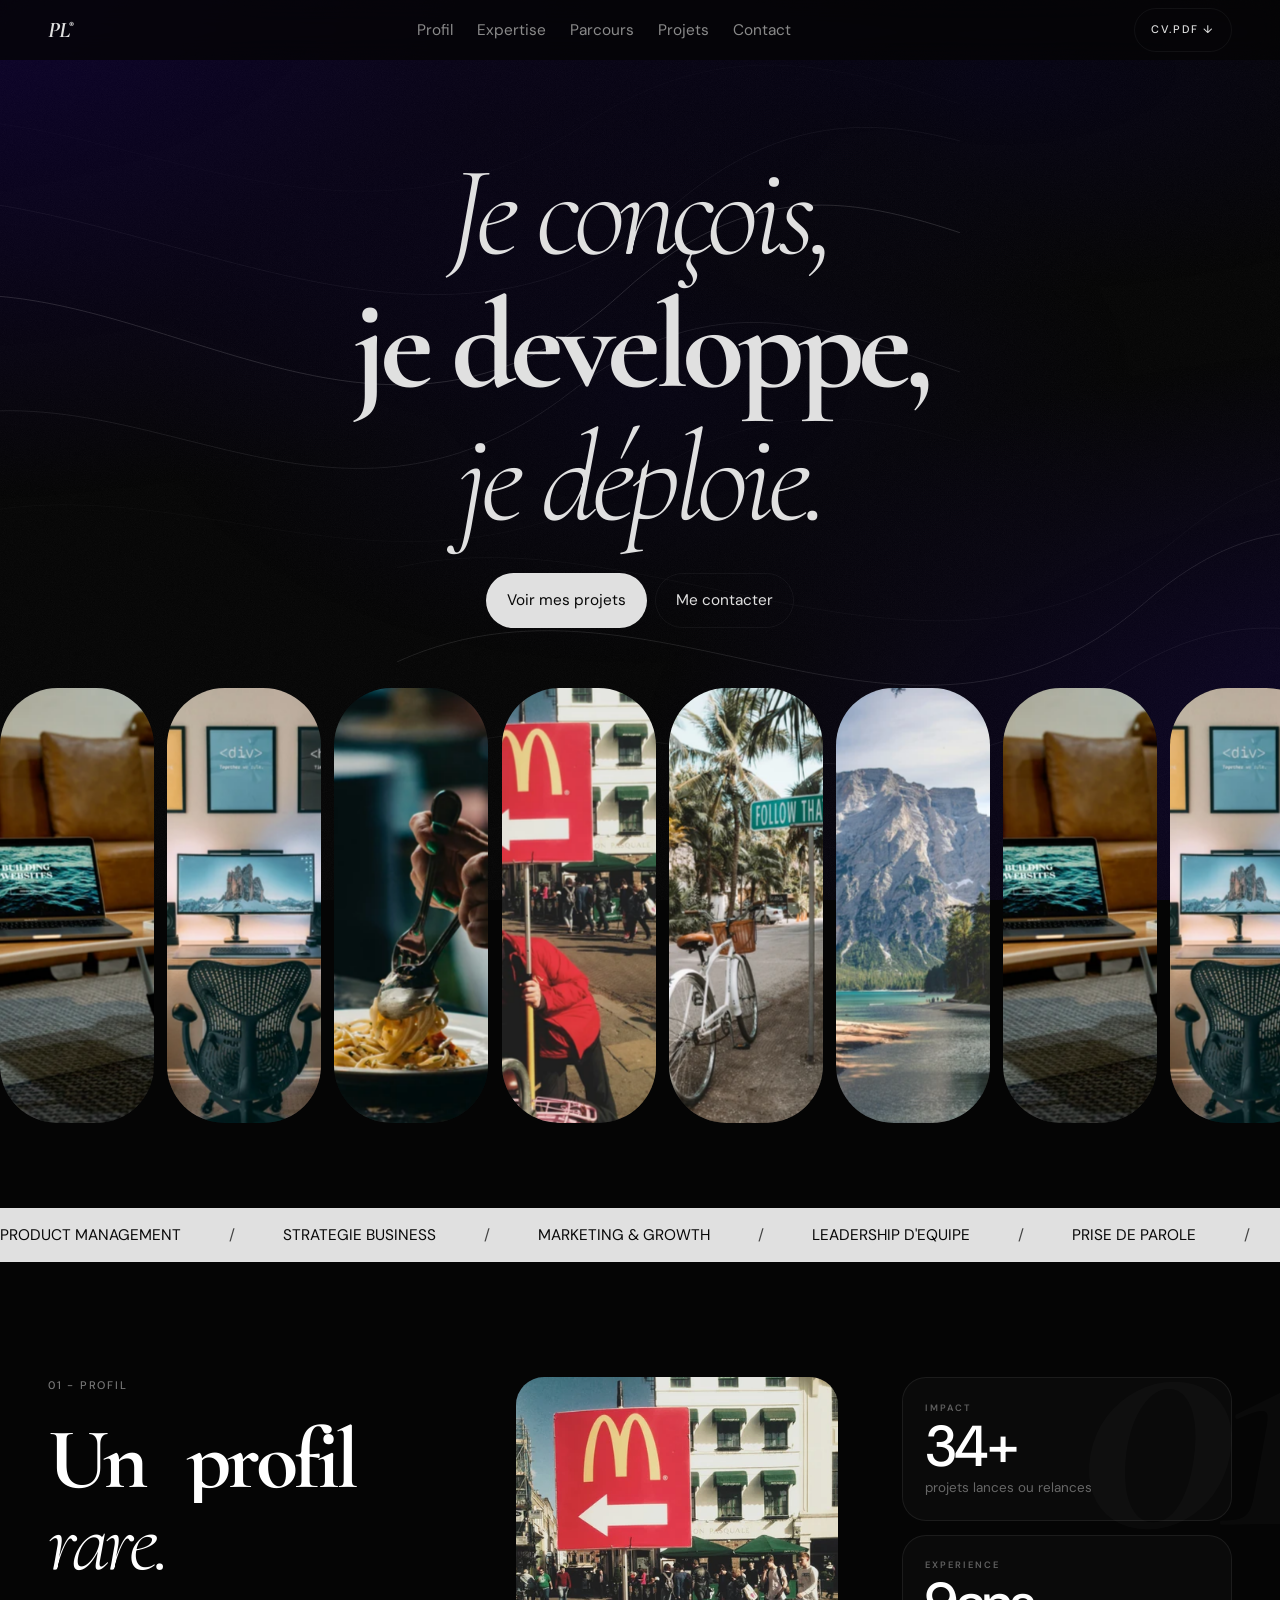
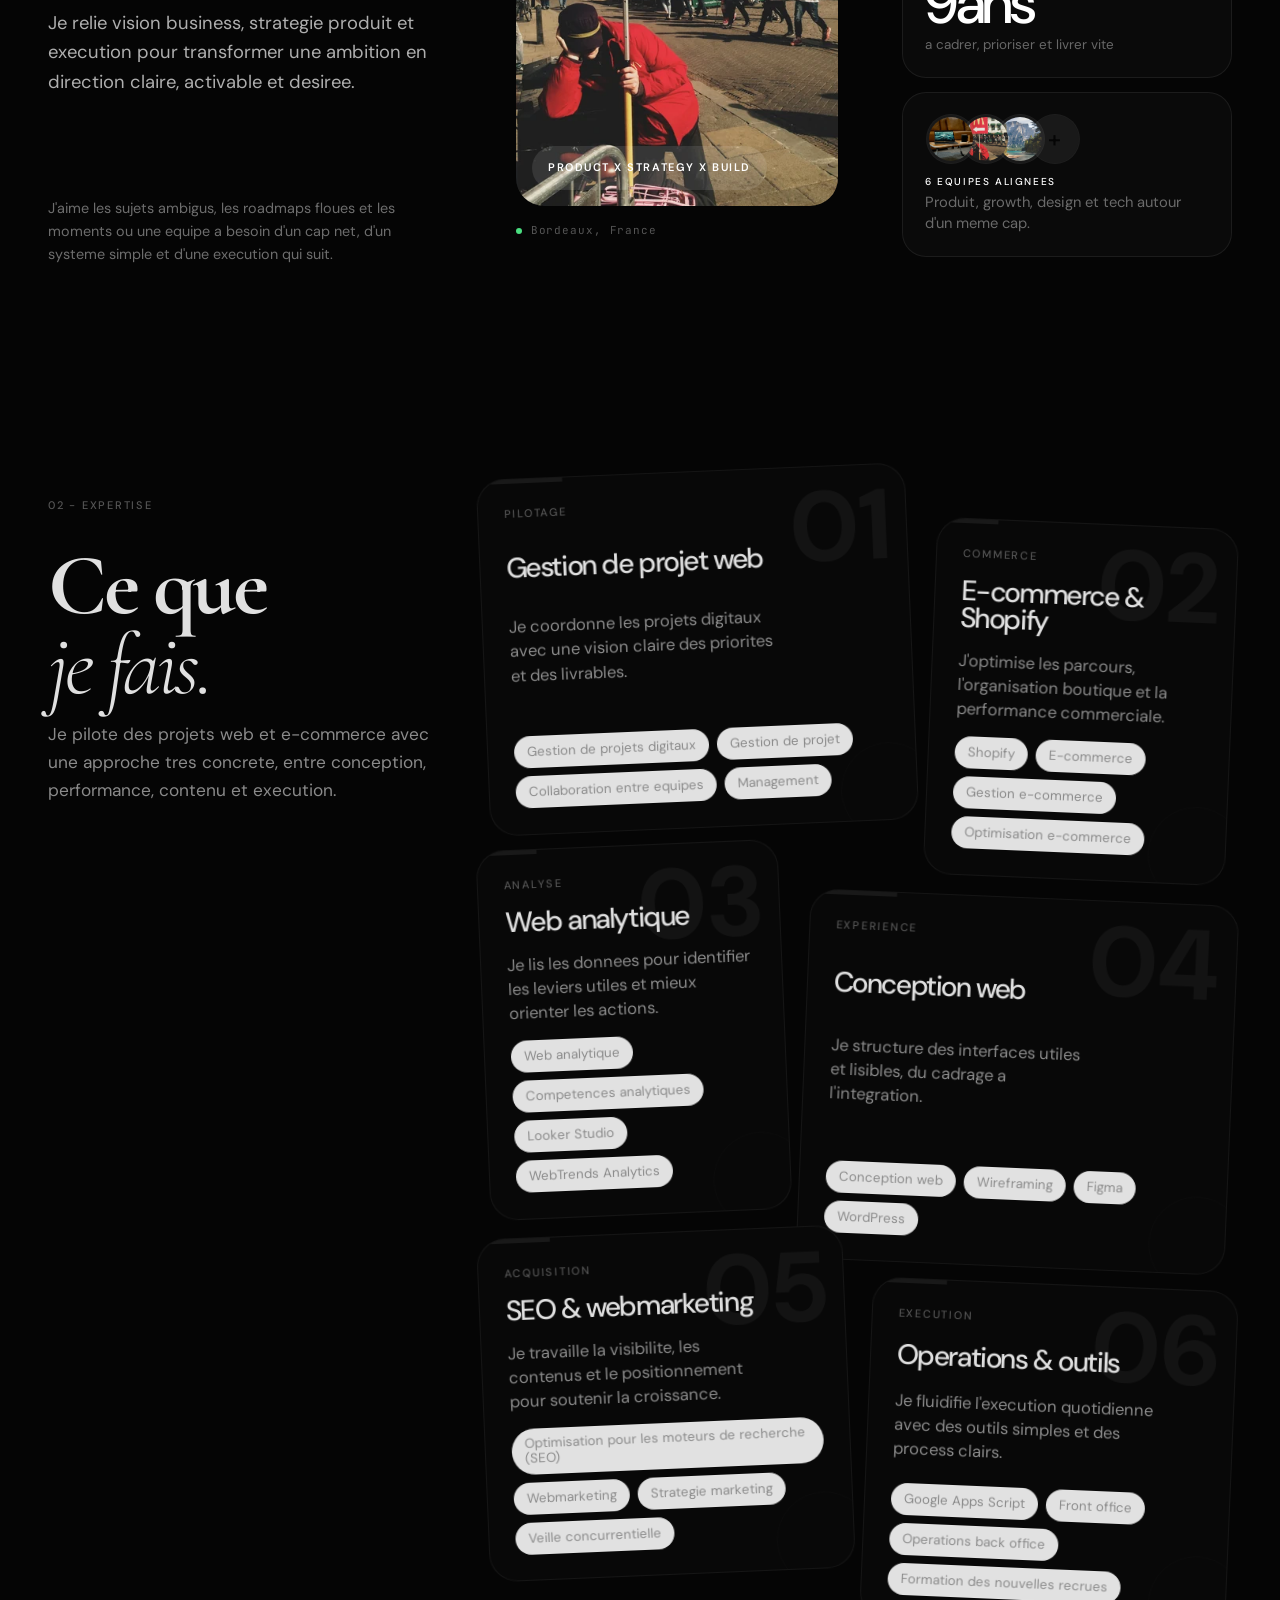
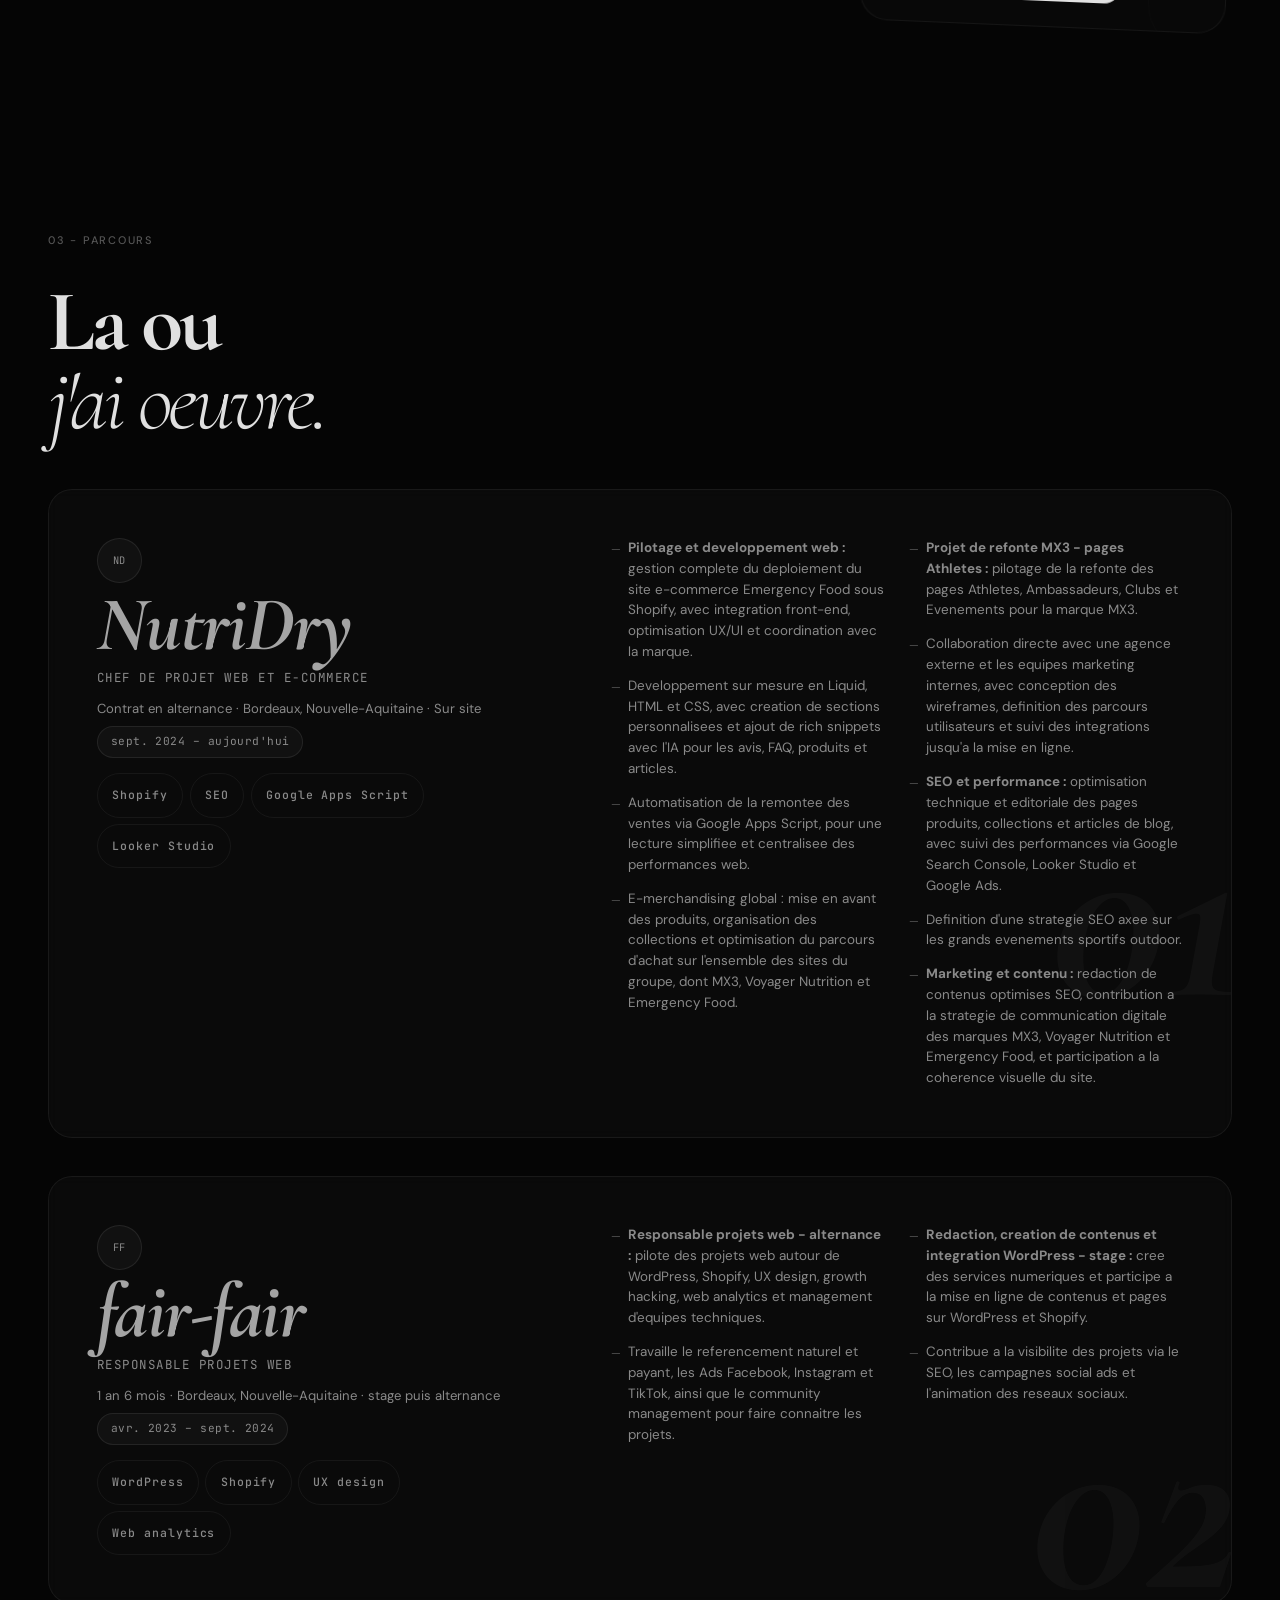
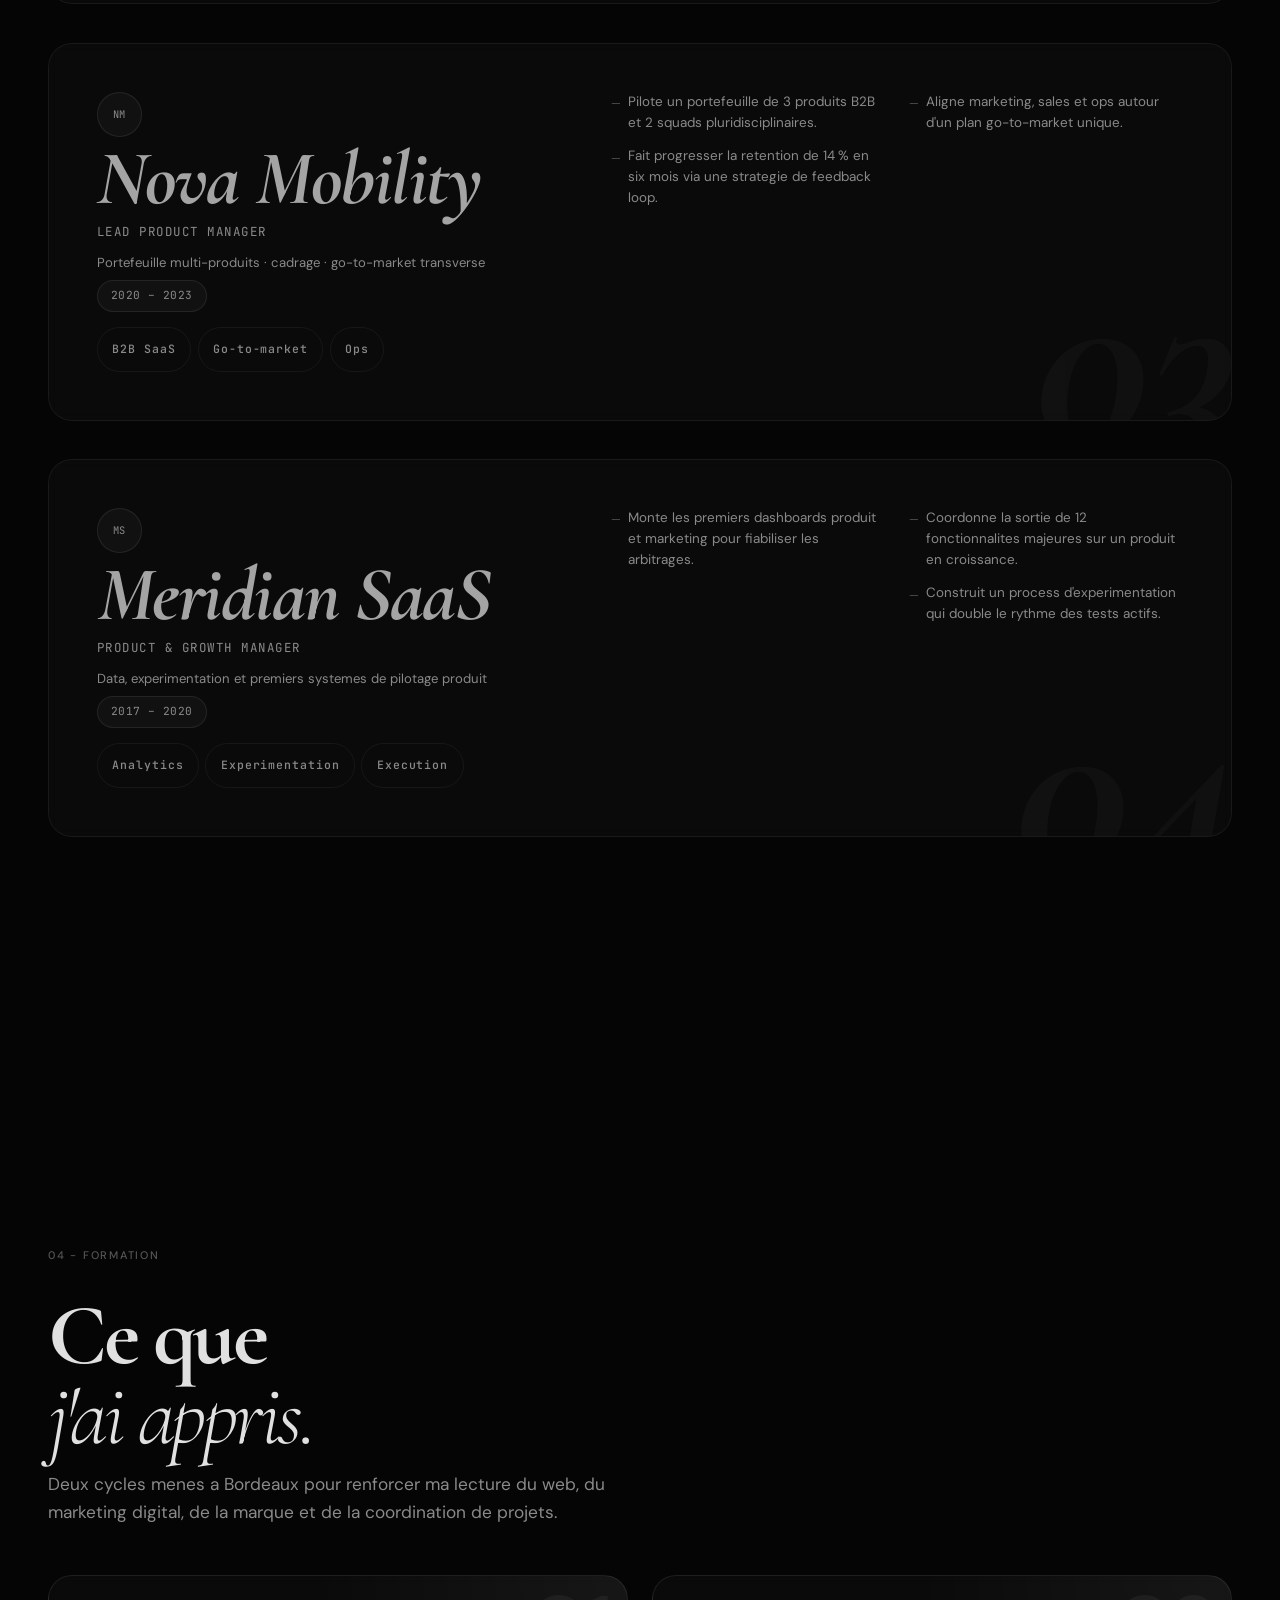
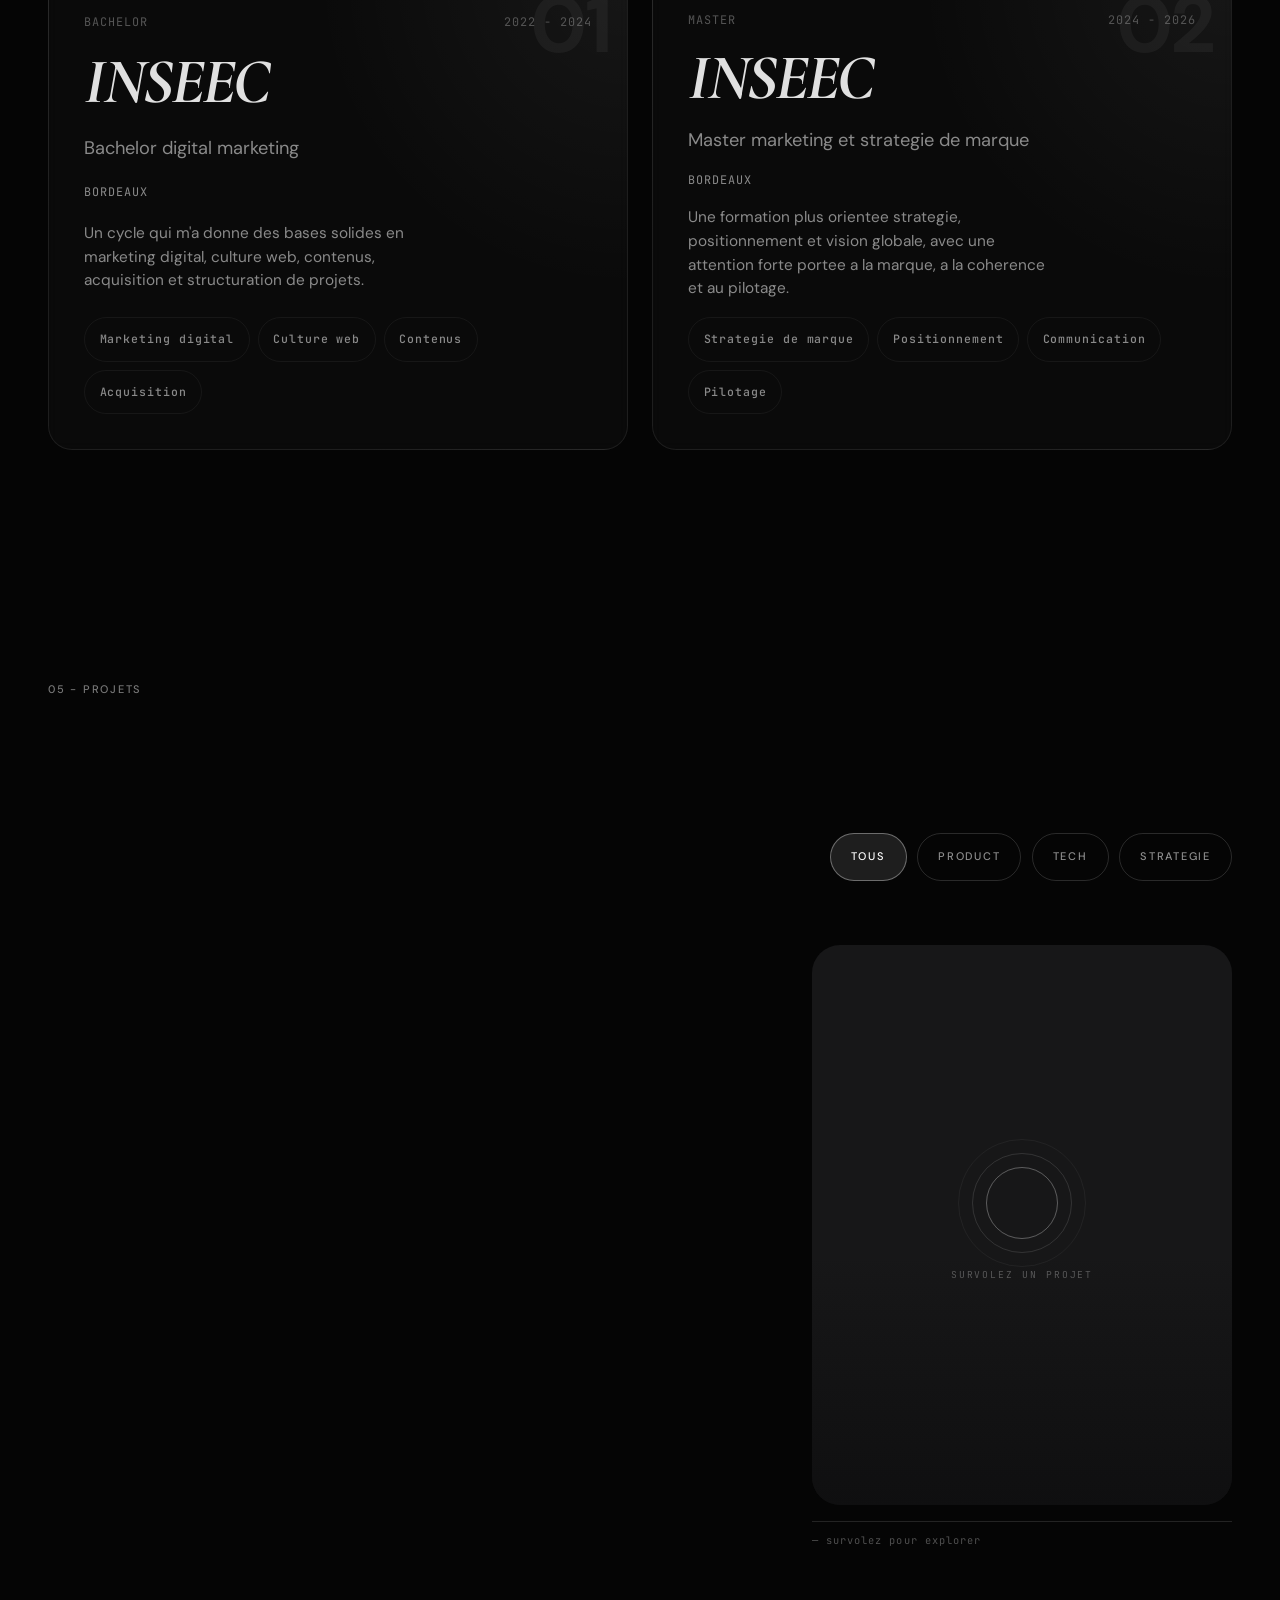
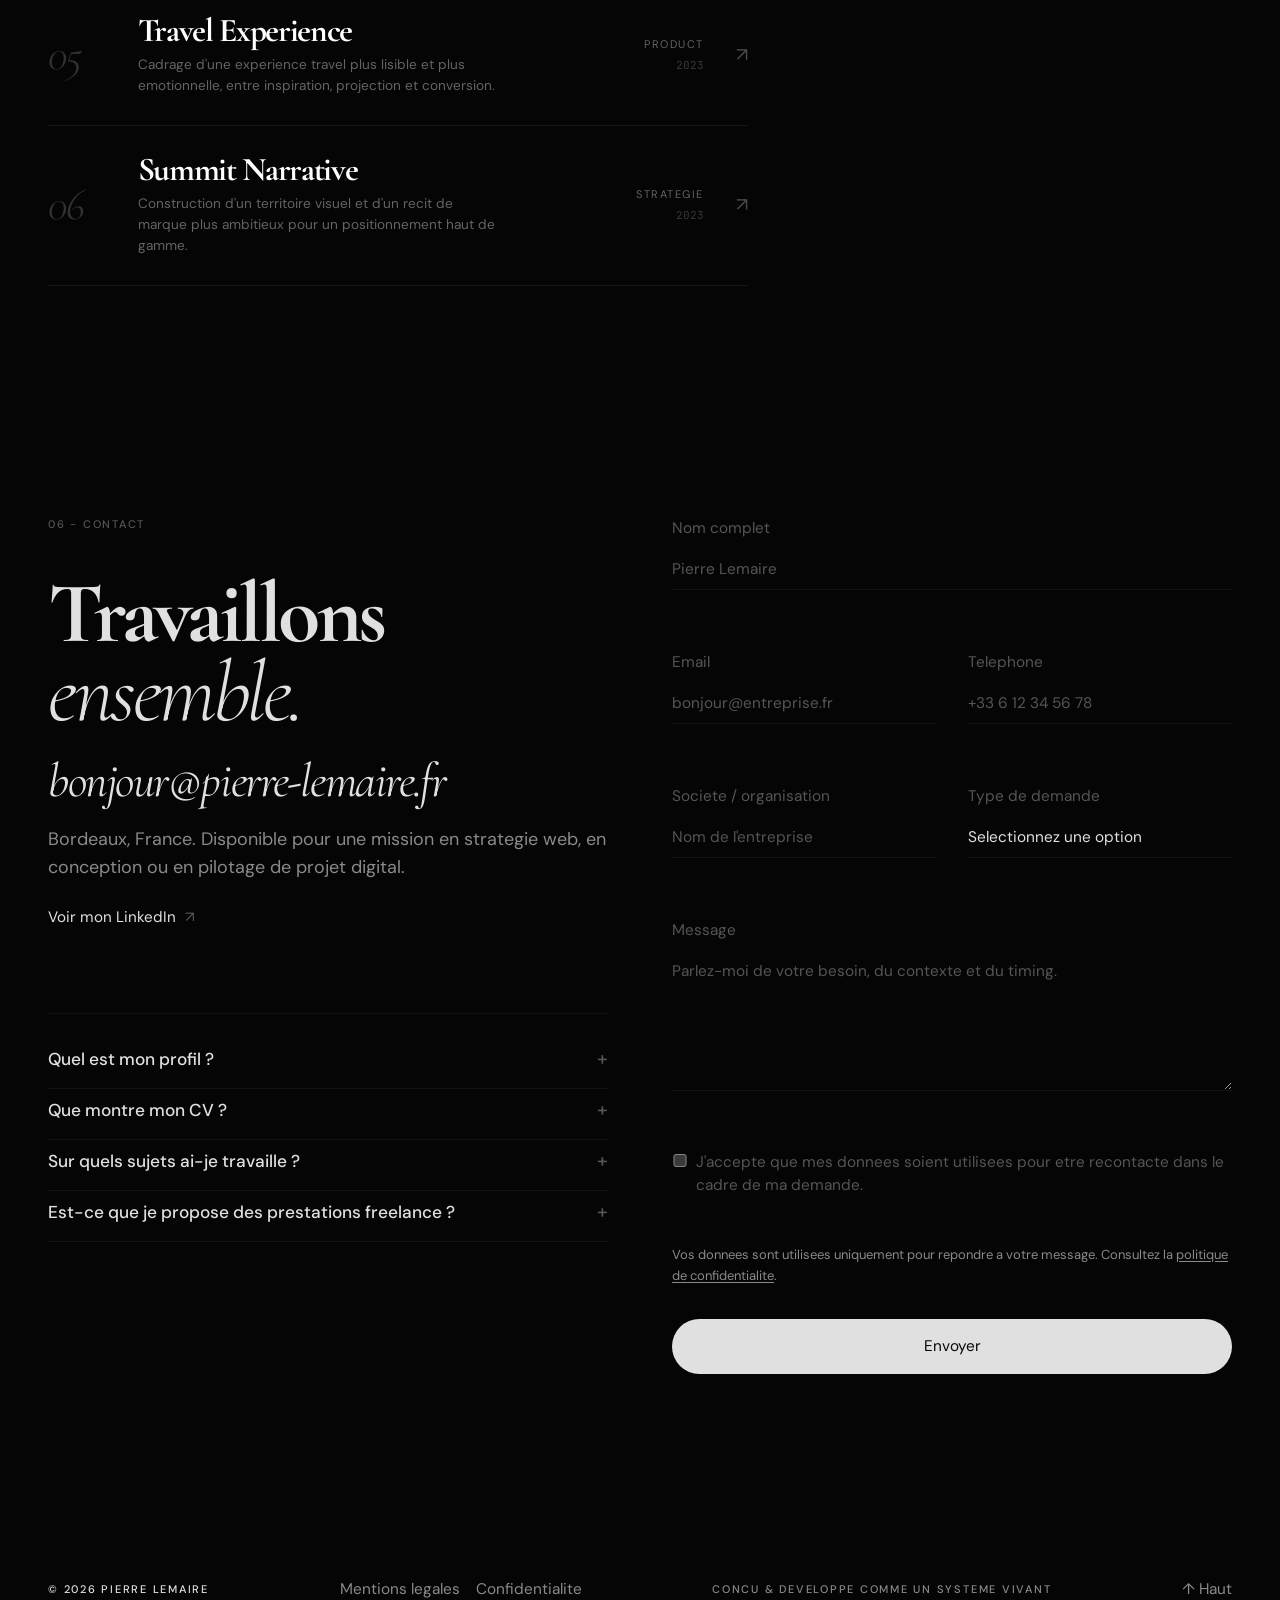
==== index.html @ 5bf21760 "Initial commit" ====
<!DOCTYPE html>
<html lang="fr">
  <head>
    <meta charset="UTF-8">
    <meta name="viewport" content="width=device-width, initial-scale=1.0">
    <title>Pierre Lemaire - Product Manager & Strategiste</title>
    <meta
      name="description"
      content="Product Manager a Bordeaux, je relie vision business, execution produit et clarte operationnelle pour transformer des ambitions en croissance durable."
    >

    <meta property="og:title" content="Pierre Lemaire - PM & Strategiste">
    <meta
      property="og:description"
      content="Product Manager a Bordeaux, je structure la vision, aligne les equipes et accelere l'execution."
    >
    <meta property="og:image" content="/assets/img/og-cover.jpg">
    <meta property="og:type" content="website">
    <meta property="og:url" content="https://pierre-lemaire.fr">

    <meta name="twitter:card" content="summary_large_image">
    <meta name="twitter:title" content="Pierre Lemaire">
    <meta
      name="twitter:description"
      content="Product Manager, stratege et builder base a Bordeaux."
    >
    <meta name="twitter:image" content="/assets/img/og-cover.jpg">

    <script type="application/ld+json">
      {
        "@context": "https://schema.org",
        "@type": "Person",
        "name": "Pierre Lemaire",
        "jobTitle": "Product Manager",
        "url": "https://pierre-lemaire.fr",
        "address": {
          "@type": "PostalAddress",
          "addressLocality": "Bordeaux"
        },
        "sameAs": [
          "https://www.linkedin.com/in/pierre-lemaire-pm",
          "https://github.com/pierrebuilder"
        ]
      }
    </script>

    <link rel="preconnect" href="https://fonts.googleapis.com">
    <link rel="preconnect" href="https://fonts.gstatic.com" crossorigin>
    <link
      rel="preload"
      as="style"
      href="https://fonts.googleapis.com/css2?family=Cormorant+Garamond:ital,wght@0,700;1,300;1,700&family=DM+Sans:wght@300;400;500&family=JetBrains+Mono:wght@400&display=swap"
    >
    <link
      rel="stylesheet"
      href="https://fonts.googleapis.com/css2?family=Cormorant+Garamond:ital,wght@0,700;1,300;1,700&family=DM+Sans:wght@300;400;500&family=JetBrains+Mono:wght@400&display=swap"
    >

    <link rel="stylesheet" href="/css/reset.css">
    <link rel="stylesheet" href="/css/tokens.css">
    <link rel="stylesheet" href="/css/typography.css">
    <link rel="stylesheet" href="/css/layout.css">
    <link rel="stylesheet" href="/css/components.css">
    <link rel="stylesheet" href="/css/animations.css">
    <link rel="stylesheet" href="/css/background.css">

    <link rel="canonical" href="https://pierre-lemaire.fr">
    <link rel="icon" type="image/svg+xml" href="/favicon.svg">
  </head>
  <body>
    <!-- Premium background system -->
    <div class="bg-system" aria-hidden="true">
      <svg class="bg-waves bg-waves--tl" viewBox="0 0 900 600" preserveAspectRatio="none" xmlns="http://www.w3.org/2000/svg">
        <path d="M-80 340 C150 150, 380 500, 620 280 S1000 430, 1300 190" stroke="rgba(255,255,255,0.14)" stroke-width="0.8"/>
        <path d="M-50 430 C180 270, 350 540, 580 360 S950 510, 1250 300" stroke="rgba(255,255,255,0.10)" stroke-width="0.7"/>
        <path d="M-120 250 C100 80, 420 420, 660 210 S1060 370, 1340 130" stroke="rgba(255,255,255,0.07)" stroke-width="0.6"/>
        <path d="M-30 510 C200 360, 400 580, 640 430 S1000 560, 1280 370" stroke="rgba(255,255,255,0.05)" stroke-width="0.5"/>
        <path d="M-60 170 C120 50, 350 300, 590 140 S980 280, 1260 90" stroke="rgba(255,255,255,0.04)" stroke-width="0.5"/>
      </svg>
      <svg class="bg-waves bg-waves--br" viewBox="0 0 900 600" preserveAspectRatio="none" xmlns="http://www.w3.org/2000/svg">
        <path d="M-60 370 C200 180, 460 490, 700 280 S1060 440, 1350 200" stroke="rgba(255,255,255,0.12)" stroke-width="0.8"/>
        <path d="M-40 460 C170 300, 410 540, 660 360 S1010 500, 1300 310" stroke="rgba(255,255,255,0.08)" stroke-width="0.7"/>
        <path d="M-100 290 C150 120, 480 430, 730 220 S1100 380, 1380 140" stroke="rgba(255,255,255,0.06)" stroke-width="0.6"/>
        <path d="M-20 530 C220 400, 440 600, 680 460 S1040 580, 1320 420" stroke="rgba(255,255,255,0.04)" stroke-width="0.5"/>
      </svg>
    </div>

    <header class="nav" id="nav" role="banner">
      <a href="#hero" class="nav__logo" aria-label="Accueil">
        PL<sup>&reg;</sup>
      </a>

      <nav class="nav__desktop" aria-label="Navigation principale">
        <ul class="nav__links" role="list">
          <li><a href="#about">Profil</a></li>
          <li><a href="#expertise">Expertise</a></li>
          <li><a href="#experience">Parcours</a></li>
          <li><a href="#projects">Projets</a></li>
          <li><a href="#contact">Contact</a></li>
        </ul>
      </nav>

      <div class="nav__actions">
        <a
          href="/assets/cv.pdf"
          class="nav__cta"
          download
          aria-label="Telecharger mon CV en PDF"
        >
          CV.pdf &darr;
        </a>
        <button
          class="nav__burger"
          type="button"
          aria-label="Ouvrir le menu"
          aria-expanded="false"
          aria-controls="nav-mobile"
        >
          <span></span>
          <span></span>
        </button>
      </div>

      <nav class="nav__panel" id="nav-mobile" aria-label="Navigation mobile">
        <ul class="nav__panel-links" role="list">
          <li><a href="#about">Profil</a></li>
          <li><a href="#expertise">Expertise</a></li>
          <li><a href="#experience">Parcours</a></li>
          <li><a href="#projects">Projets</a></li>
          <li><a href="#contact">Contact</a></li>
        </ul>
        <a class="nav__panel-cta" href="/assets/cv.pdf" download>
          Telecharger le CV
        </a>
      </nav>
    </header>

    <main>
      <section class="hero" id="hero" aria-label="Introduction">
        <div class="container hero__container">
          <div class="hero__title-stage">
            <h1 class="hero__title">
              <span class="hero__line hero__line--1">
                <em>Je conçois,</em>
              </span>
              <span class="hero__line hero__line--2">
                <span>je developpe,</span>
              </span>
              <span class="hero__line hero__line--3">
                <em>je déploie.</em>
              </span>
            </h1>
          </div>

          <div class="hero__body">
            <div class="hero__actions">
              <a href="#projects" class="btn btn--primary">Voir mes projets</a>
              <a href="#contact" class="btn btn--ghost">Me contacter</a>
            </div>
          </div>
        </div>

        <div class="hero__strip" aria-hidden="true">
          <div class="strip__track">
            <div class="strip__group strip__group--seed">
              <figure class="strip__item">
                <img src="/assets/img/strip-1.webp?v=20260405-hero" alt="" loading="eager" width="420" height="600">
              </figure>
              <figure class="strip__item">
                <img src="/assets/img/strip-2.webp?v=20260405-hero" alt="" loading="eager" width="420" height="600">
              </figure>
              <figure class="strip__item">
                <img src="/assets/img/strip-3.webp?v=20260405-hero" alt="" loading="eager" width="420" height="600">
              </figure>
              <figure class="strip__item">
                <img src="/assets/img/strip-4.webp?v=20260405-hero" alt="" loading="eager" width="420" height="600">
              </figure>
              <figure class="strip__item">
                <img src="/assets/img/strip-5.webp?v=20260405-hero" alt="" loading="eager" width="420" height="600">
              </figure>
              <figure class="strip__item">
                <img src="/assets/img/strip-6.webp?v=20260405-hero" alt="" loading="eager" width="420" height="600">
              </figure>
            </div>
          </div>
        </div>
      </section>

      <div class="ticker" aria-hidden="true">
        <div class="ticker__track">
          <span>PRODUCT MANAGEMENT</span><span aria-hidden="true">/</span>
          <span>STRATEGIE BUSINESS</span><span aria-hidden="true">/</span>
          <span>MARKETING &amp; GROWTH</span><span aria-hidden="true">/</span>
          <span>LEADERSHIP D'EQUIPE</span><span aria-hidden="true">/</span>
          <span>PRISE DE PAROLE</span><span aria-hidden="true">/</span>
          <span>DEVELOPPEMENT</span><span aria-hidden="true">/</span>
          <span>PRODUCT MANAGEMENT</span><span aria-hidden="true">/</span>
          <span>STRATEGIE BUSINESS</span><span aria-hidden="true">/</span>
          <span>MARKETING &amp; GROWTH</span><span aria-hidden="true">/</span>
          <span>LEADERSHIP D'EQUIPE</span><span aria-hidden="true">/</span>
          <span>PRISE DE PAROLE</span><span aria-hidden="true">/</span>
          <span>DEVELOPPEMENT</span><span aria-hidden="true">/</span>
        </div>
      </div>

      <section class="about section about--v2" id="about" aria-labelledby="about-title">
        <div class="about__bg-num" aria-hidden="true">01</div>
        <div class="about__grain-layer" aria-hidden="true"></div>

        <div class="container">
          <div class="about__layout-v2">

            <div class="about__col-text">
              <span class="section-label">01 - Profil</span>
              <h2 id="about-title" class="about__headline-v2">
                <span class="about__hl-line">
                  <span class="about__word">Un</span>
                  <span class="about__word">profil</span>
                </span>
                <span class="about__hl-line">
                  <em class="about__word about__word--em">rare.</em>
                </span>
              </h2>
              <p class="about__lede reveal">
                Je relie vision business, strategie produit et execution pour
                transformer une ambition en direction claire, activable et
                desiree.
              </p>
              <div class="about__actions reveal">
                <a href="#experience" class="btn btn--primary">Voir mon parcours</a>
              </div>
              <div class="about__caption-v2 reveal">
                <p>
                  J'aime les sujets ambigus, les roadmaps floues et les moments
                  ou une equipe a besoin d'un cap net, d'un systeme simple et
                  d'une execution qui suit.
                </p>
              </div>
            </div>

            <div class="about__col-image">
              <div class="about__tilt" id="about-tilt">
                <div class="about__tilt-inner" id="about-tilt-inner">
                  <div class="about__visual-v2">
                    <img
                      src="/assets/img/strip-4.webp?v=20260405-hero"
                      alt="Visuel editorial Pierre Lemaire"
                      width="420"
                      height="600"
                      loading="lazy"
                    >
                    <div class="about__badge-v2">
                      <span>Product x Strategy x Build</span>
                    </div>
                  </div>
                </div>
              </div>
              <div class="about__loc" aria-hidden="true">
                <span class="about__loc-dot"></span>
                <span>Bordeaux, France</span>
              </div>
            </div>

            <div class="about__col-stats">
              <div class="about__stat-card reveal">
                <span class="about__stat-eyebrow">Impact</span>
                <div class="stat__value">
                  <span class="stat__number" data-target="34">0</span>
                  <span class="stat__unit">+</span>
                </div>
                <span class="stat__label">projets lances ou relances</span>
              </div>

              <div class="about__stat-card reveal">
                <span class="about__stat-eyebrow">Experience</span>
                <div class="stat__value">
                  <span class="stat__number" data-target="9">0</span>
                  <span class="stat__unit">ans</span>
                </div>
                <span class="stat__label">a cadrer, prioriser et livrer vite</span>
              </div>

              <div class="about__stat-card about__stat-card--proof reveal">
                <div class="about__avatars" aria-hidden="true">
                  <span class="about__avatar">
                    <img src="/assets/img/strip-1.webp?v=20260405-hero" alt="" width="72" height="72" loading="lazy">
                  </span>
                  <span class="about__avatar">
                    <img src="/assets/img/strip-4.webp?v=20260405-hero" alt="" width="72" height="72" loading="lazy">
                  </span>
                  <span class="about__avatar">
                    <img src="/assets/img/strip-6.webp?v=20260405-hero" alt="" width="72" height="72" loading="lazy">
                  </span>
                  <span class="about__avatar about__avatar--plus">+</span>
                </div>
                <div class="about__proof-copy">
                  <strong>6 equipes alignees</strong>
                  <span>Produit, growth, design et tech autour d'un meme cap.</span>
                </div>
              </div>
            </div>

          </div>
        </div>
      </section>

      <section class="expertise section" id="expertise" aria-labelledby="exp-title">
        <div class="container">
          <div class="expertise__layout">
            <div class="section-header expertise__intro">
              <span class="section-label">02 - Expertise</span>
              <h2 id="exp-title" class="section-title reveal">
                Ce que<br><em>je fais.</em>
              </h2>
              <p class="expertise__summary reveal">
                Je pilote des projets web et e-commerce avec une approche tres
                concrete, entre conception, performance, contenu et execution.
              </p>
            </div>

            <div class="expertise__grid">
            <article class="expertise__card reveal" data-index="01">
              <span class="expertise__number" aria-hidden="true">01</span>
              <span class="expertise__kicker">Pilotage</span>
              <h3>Gestion de projet web</h3>
              <p class="expertise__lead">
                Je coordonne les projets digitaux avec une vision claire des priorites et des livrables.
              </p>
              <ul role="list">
                <li>Gestion de projets digitaux</li>
                <li>Gestion de projet</li>
                <li>Collaboration entre equipes</li>
                <li>Management</li>
              </ul>
            </article>

            <article class="expertise__card reveal" data-index="02">
              <span class="expertise__number" aria-hidden="true">02</span>
              <span class="expertise__kicker">Commerce</span>
              <h3>E-commerce &amp; Shopify</h3>
              <p class="expertise__lead">
                J'optimise les parcours, l'organisation boutique et la performance commerciale.
              </p>
              <ul role="list">
                <li>Shopify</li>
                <li>E-commerce</li>
                <li>Gestion e-commerce</li>
                <li>Optimisation e-commerce</li>
              </ul>
            </article>

            <article class="expertise__card reveal" data-index="03">
              <span class="expertise__number" aria-hidden="true">03</span>
              <span class="expertise__kicker">Analyse</span>
              <h3>Web analytique</h3>
              <p class="expertise__lead">
                Je lis les donnees pour identifier les leviers utiles et mieux orienter les actions.
              </p>
              <ul role="list">
                <li>Web analytique</li>
                <li>Competences analytiques</li>
                <li>Looker Studio</li>
                <li>WebTrends Analytics</li>
              </ul>
            </article>

            <article class="expertise__card reveal" data-index="04">
              <span class="expertise__number" aria-hidden="true">04</span>
              <span class="expertise__kicker">Experience</span>
              <h3>Conception web</h3>
              <p class="expertise__lead">
                Je structure des interfaces utiles et lisibles, du cadrage a l'integration.
              </p>
              <ul role="list">
                <li>Conception web</li>
                <li>Wireframing</li>
                <li>Figma</li>
                <li>WordPress</li>
              </ul>
            </article>

            <article class="expertise__card reveal" data-index="05">
              <span class="expertise__number" aria-hidden="true">05</span>
              <span class="expertise__kicker">Acquisition</span>
              <h3>SEO &amp; webmarketing</h3>
              <p class="expertise__lead">
                Je travaille la visibilite, les contenus et le positionnement pour soutenir la croissance.
              </p>
              <ul role="list">
                <li>Optimisation pour les moteurs de recherche (SEO)</li>
                <li>Webmarketing</li>
                <li>Strategie marketing</li>
                <li>Veille concurrentielle</li>
              </ul>
            </article>

            <article class="expertise__card reveal" data-index="06">
              <span class="expertise__number" aria-hidden="true">06</span>
              <span class="expertise__kicker">Execution</span>
              <h3>Operations &amp; outils</h3>
              <p class="expertise__lead">
                Je fluidifie l'execution quotidienne avec des outils simples et des process clairs.
              </p>
              <ul role="list">
                <li>Google Apps Script</li>
                <li>Front office</li>
                <li>Operations back office</li>
                <li>Formation des nouvelles recrues</li>
              </ul>
            </article>
          </div>
          </div>
        </div>
      </section>

      <section class="experience section xp--v2" id="experience" aria-labelledby="xp-title">
        <div class="xp-spine" aria-hidden="true">
          <div class="xp-spine__fill"></div>
        </div>
        <div class="container xp-layout">
          <div class="section-header xp-header">
            <span class="section-label">03 - Parcours</span>
            <h2 id="xp-title" class="section-title reveal">
              La ou<br><em>j'ai oeuvre.</em>
            </h2>
          </div>

          <ol class="xp-list" role="list">

            <li class="xp-item xp-item--1 reveal">
              <div class="xp-item__card">
                <span class="xp-item__bg-num" aria-hidden="true">01</span>
                <div class="xp-item__wrap">
                  <div class="xp-item__center">
                    <div class="xp-item__badge" aria-hidden="true">ND</div>
                    <p class="xp-item__company">NutriDry</p>
                    <h3 class="xp-item__role">Chef de projet web et e-commerce</h3>
                    <p class="xp-item__caption">Contrat en alternance · Bordeaux, Nouvelle-Aquitaine · Sur site</p>
                    <time class="xp-item__date">sept. 2024 – aujourd'hui</time>
                    <div class="xp-item__tags">
                      <span class="tag tag--mono">Shopify</span>
                      <span class="tag tag--mono">SEO</span>
                      <span class="tag tag--mono">Google Apps Script</span>
                      <span class="tag tag--mono">Looker Studio</span>
                    </div>
                  </div>
                  <div class="xp-item__right">
                    <ul class="xp-item__missions" role="list">
                      <li><strong>Pilotage et developpement web :</strong> gestion complete du deploiement du site e-commerce Emergency Food sous Shopify, avec integration front-end, optimisation UX/UI et coordination avec la marque.</li>
                      <li>Developpement sur mesure en Liquid, HTML et CSS, avec creation de sections personnalisees et ajout de rich snippets avec l'IA pour les avis, FAQ, produits et articles.</li>
                      <li>Automatisation de la remontee des ventes via Google Apps Script, pour une lecture simplifiee et centralisee des performances web.</li>
                      <li>E-merchandising global : mise en avant des produits, organisation des collections et optimisation du parcours d'achat sur l'ensemble des sites du groupe, dont MX3, Voyager Nutrition et Emergency Food.</li>
                      <li><strong>Projet de refonte MX3 - pages Athletes :</strong> pilotage de la refonte des pages Athletes, Ambassadeurs, Clubs et Evenements pour la marque MX3.</li>
                      <li>Collaboration directe avec une agence externe et les equipes marketing internes, avec conception des wireframes, definition des parcours utilisateurs et suivi des integrations jusqu'a la mise en ligne.</li>
                      <li><strong>SEO et performance :</strong> optimisation technique et editoriale des pages produits, collections et articles de blog, avec suivi des performances via Google Search Console, Looker Studio et Google Ads.</li>
                      <li>Definition d'une strategie SEO axee sur les grands evenements sportifs outdoor.</li>
                      <li><strong>Marketing et contenu :</strong> redaction de contenus optimises SEO, contribution a la strategie de communication digitale des marques MX3, Voyager Nutrition et Emergency Food, et participation a la coherence visuelle du site.</li>
                    </ul>
                  </div>
                </div>
              </div>
            </li>

            <li class="xp-item xp-item--2 reveal">
              <div class="xp-item__card">
                <span class="xp-item__bg-num" aria-hidden="true">02</span>
                <div class="xp-item__wrap">
                  <div class="xp-item__center">
                    <div class="xp-item__badge" aria-hidden="true">FF</div>
                    <p class="xp-item__company">fair-fair</p>
                    <h3 class="xp-item__role">Responsable projets web</h3>
                    <p class="xp-item__caption">1 an 6 mois · Bordeaux, Nouvelle-Aquitaine · stage puis alternance</p>
                    <time class="xp-item__date">avr. 2023 – sept. 2024</time>
                    <div class="xp-item__tags">
                      <span class="tag tag--mono">WordPress</span>
                      <span class="tag tag--mono">Shopify</span>
                      <span class="tag tag--mono">UX design</span>
                      <span class="tag tag--mono">Web analytics</span>
                    </div>
                  </div>
                  <div class="xp-item__right">
                    <ul class="xp-item__missions" role="list">
                      <li><strong>Responsable projets web - alternance :</strong> pilote des projets web autour de WordPress, Shopify, UX design, growth hacking, web analytics et management d'equipes techniques.</li>
                      <li>Travaille le referencement naturel et payant, les Ads Facebook, Instagram et TikTok, ainsi que le community management pour faire connaitre les projets.</li>
                      <li><strong>Redaction, creation de contenus et integration WordPress - stage :</strong> cree des services numeriques et participe a la mise en ligne de contenus et pages sur WordPress et Shopify.</li>
                      <li>Contribue a la visibilite des projets via le SEO, les campagnes social ads et l'animation des reseaux sociaux.</li>
                    </ul>
                  </div>
                </div>
              </div>
            </li>

            <li class="xp-item xp-item--3 reveal">
              <div class="xp-item__card">
                <span class="xp-item__bg-num" aria-hidden="true">03</span>
                <div class="xp-item__wrap">
                  <div class="xp-item__center">
                    <div class="xp-item__badge" aria-hidden="true">NM</div>
                    <p class="xp-item__company">Nova Mobility</p>
                    <h3 class="xp-item__role">Lead Product Manager</h3>
                    <p class="xp-item__caption">Portefeuille multi-produits · cadrage · go-to-market transverse</p>
                    <time class="xp-item__date">2020 – 2023</time>
                    <div class="xp-item__tags">
                      <span class="tag tag--mono">B2B SaaS</span>
                      <span class="tag tag--mono">Go-to-market</span>
                      <span class="tag tag--mono">Ops</span>
                    </div>
                  </div>
                  <div class="xp-item__right">
                    <ul class="xp-item__missions" role="list">
                      <li>Pilote un portefeuille de 3 produits B2B et 2 squads pluridisciplinaires.</li>
                      <li>Fait progresser la retention de 14&thinsp;% en six mois via une strategie de feedback loop.</li>
                      <li>Aligne marketing, sales et ops autour d'un plan go-to-market unique.</li>
                    </ul>
                  </div>
                </div>
              </div>
            </li>

            <li class="xp-item xp-item--4 reveal">
              <div class="xp-item__card">
                <span class="xp-item__bg-num" aria-hidden="true">04</span>
                <div class="xp-item__wrap">
                  <div class="xp-item__center">
                    <div class="xp-item__badge" aria-hidden="true">MS</div>
                    <p class="xp-item__company">Meridian SaaS</p>
                    <h3 class="xp-item__role">Product &amp; Growth Manager</h3>
                    <p class="xp-item__caption">Data, experimentation et premiers systemes de pilotage produit</p>
                    <time class="xp-item__date">2017 – 2020</time>
                    <div class="xp-item__tags">
                      <span class="tag tag--mono">Analytics</span>
                      <span class="tag tag--mono">Experimentation</span>
                      <span class="tag tag--mono">Execution</span>
                    </div>
                  </div>
                  <div class="xp-item__right">
                    <ul class="xp-item__missions" role="list">
                      <li>Monte les premiers dashboards produit et marketing pour fiabiliser les arbitrages.</li>
                      <li>Coordonne la sortie de 12 fonctionnalites majeures sur un produit en croissance.</li>
                      <li>Construit un process d'experimentation qui double le rythme des tests actifs.</li>
                    </ul>
                  </div>
                </div>
              </div>
            </li>

          </ol>
        </div>
      </section>

      <section class="education section" id="education" aria-labelledby="education-title">
        <div class="container">
          <div class="education__header section-header">
            <span class="section-label">04 - Formation</span>
            <h2 id="education-title" class="section-title reveal">
              Ce que<br><em>j'ai appris.</em>
            </h2>
            <p class="education__intro reveal">
              Deux cycles menes a Bordeaux pour renforcer ma lecture du web,
              du marketing digital, de la marque et de la coordination de
              projets.
            </p>
          </div>

          <div class="education__grid">
            <article class="education__card reveal" aria-labelledby="edu-bachelor-title">
              <span class="education__index" aria-hidden="true">01</span>
              <div class="education__top">
                <span class="education__kicker">Bachelor</span>
                <time class="education__date">2022 - 2024</time>
              </div>
              <h3 id="edu-bachelor-title" class="education__school">INSEEC</h3>
              <p class="education__degree">Bachelor digital marketing</p>
              <p class="education__meta">Bordeaux</p>
              <p class="education__copy">
                Un cycle qui m'a donne des bases solides en marketing digital,
                culture web, contenus, acquisition et structuration de
                projets.
              </p>
              <div class="education__tags">
                <span class="tag tag--mono">Marketing digital</span>
                <span class="tag tag--mono">Culture web</span>
                <span class="tag tag--mono">Contenus</span>
                <span class="tag tag--mono">Acquisition</span>
              </div>
            </article>

            <article class="education__card reveal" aria-labelledby="edu-master-title">
              <span class="education__index" aria-hidden="true">02</span>
              <div class="education__top">
                <span class="education__kicker">Master</span>
                <time class="education__date">2024 - 2026</time>
              </div>
              <h3 id="edu-master-title" class="education__school">INSEEC</h3>
              <p class="education__degree">Master marketing et strategie de marque</p>
              <p class="education__meta">Bordeaux</p>
              <p class="education__copy">
                Une formation plus orientee strategie, positionnement et vision
                globale, avec une attention forte portee a la marque, a la
                coherence et au pilotage.
              </p>
              <div class="education__tags">
                <span class="tag tag--mono">Strategie de marque</span>
                <span class="tag tag--mono">Positionnement</span>
                <span class="tag tag--mono">Communication</span>
                <span class="tag tag--mono">Pilotage</span>
              </div>
            </article>
          </div>
        </div>
      </section>

      <section class="projects section projects--index" id="projects" aria-labelledby="proj-title">
        <div class="container">
          <div class="proj-header">
            <div class="proj-header__left">
              <span class="section-label">05 - Projets</span>
              <h2 id="proj-title" class="section-title reveal">
                Ce que<br><em>j'ai bati.</em>
              </h2>
            </div>
            <div class="filter-bar" role="group" aria-label="Filtrer les projets">
              <button class="filter-btn active" type="button" data-filter="all" aria-pressed="true">Tous</button>
              <button class="filter-btn" type="button" data-filter="product" aria-pressed="false">Product</button>
              <button class="filter-btn" type="button" data-filter="tech" aria-pressed="false">Tech</button>
              <button class="filter-btn" type="button" data-filter="strategy" aria-pressed="false">Strategie</button>
            </div>
          </div>

          <div class="proj-stage" id="proj-stage">

            <div class="proj-cursor" id="proj-cursor" aria-hidden="true">
              <span class="proj-cursor__label">VOIR</span>
              <span class="proj-cursor__arrow">&#8599;</span>
            </div>

            <ul class="proj-list" id="proj-list" role="list">
              <li class="proj-row reveal" data-category="product" data-proj="1">
                <a class="proj-row__inner" href="https://example.com" rel="noopener noreferrer" target="_blank" aria-label="Voir Editorial Sprint">
                  <span class="proj-row__num" aria-hidden="true">01</span>
                  <div class="proj-row__content">
                    <h3 class="proj-row__title">Editorial Sprint</h3>
                    <p class="proj-row__desc">Construction d'une experience de lancement plus claire, plus desirable et plus narrative pour un produit en phase de repositionnement.</p>
                  </div>
                  <div class="proj-row__meta">
                    <span class="proj-row__cat">Product</span>
                    <time class="proj-row__year">2025</time>
                  </div>
                  <span class="proj-row__arrow" aria-hidden="true">&#8599;</span>
                </a>
              </li>

              <li class="proj-row reveal" data-category="tech" data-proj="2">
                <a class="proj-row__inner" href="https://example.com" rel="noopener noreferrer" target="_blank" aria-label="Voir Dev Experience Lab">
                  <span class="proj-row__num" aria-hidden="true">02</span>
                  <div class="proj-row__content">
                    <h3 class="proj-row__title">Dev Experience Lab</h3>
                    <p class="proj-row__desc">Prototype d'une experience plus fluide entre produit et execution technique pour accelerer le passage de l'idee au test.</p>
                  </div>
                  <div class="proj-row__meta">
                    <span class="proj-row__cat">Tech</span>
                    <time class="proj-row__year">2024</time>
                  </div>
                  <span class="proj-row__arrow" aria-hidden="true">&#8599;</span>
                </a>
              </li>

              <li class="proj-row reveal" data-category="product" data-proj="3">
                <a class="proj-row__inner" href="https://example.com" rel="noopener noreferrer" target="_blank" aria-label="Voir Hospitality Journey">
                  <span class="proj-row__num" aria-hidden="true">03</span>
                  <div class="proj-row__content">
                    <h3 class="proj-row__title">Hospitality Journey</h3>
                    <p class="proj-row__desc">Travail de parcours et de desirabilite pour une experience hospitality plus memorable, plus simple et plus premium.</p>
                  </div>
                  <div class="proj-row__meta">
                    <span class="proj-row__cat">Product</span>
                    <time class="proj-row__year">2024</time>
                  </div>
                  <span class="proj-row__arrow" aria-hidden="true">&#8599;</span>
                </a>
              </li>

              <li class="proj-row reveal" data-category="strategy" data-proj="4">
                <a class="proj-row__inner" href="https://example.com" rel="noopener noreferrer" target="_blank" aria-label="Voir Growth Narrative">
                  <span class="proj-row__num" aria-hidden="true">04</span>
                  <div class="proj-row__content">
                    <h3 class="proj-row__title">Growth Narrative</h3>
                    <p class="proj-row__desc">Definition d'un narratif de croissance et d'un angle de campagne pour mieux aligner message, acquisition et image.</p>
                  </div>
                  <div class="proj-row__meta">
                    <span class="proj-row__cat">Strategie</span>
                    <time class="proj-row__year">2024</time>
                  </div>
                  <span class="proj-row__arrow" aria-hidden="true">&#8599;</span>
                </a>
              </li>

              <li class="proj-row reveal" data-category="product" data-proj="5">
                <a class="proj-row__inner" href="https://example.com" rel="noopener noreferrer" target="_blank" aria-label="Voir Travel Experience">
                  <span class="proj-row__num" aria-hidden="true">05</span>
                  <div class="proj-row__content">
                    <h3 class="proj-row__title">Travel Experience</h3>
                    <p class="proj-row__desc">Cadrage d'une experience travel plus lisible et plus emotionnelle, entre inspiration, projection et conversion.</p>
                  </div>
                  <div class="proj-row__meta">
                    <span class="proj-row__cat">Product</span>
                    <time class="proj-row__year">2023</time>
                  </div>
                  <span class="proj-row__arrow" aria-hidden="true">&#8599;</span>
                </a>
              </li>

              <li class="proj-row reveal" data-category="strategy" data-proj="6">
                <a class="proj-row__inner" href="https://example.com" rel="noopener noreferrer" target="_blank" aria-label="Voir Summit Narrative">
                  <span class="proj-row__num" aria-hidden="true">06</span>
                  <div class="proj-row__content">
                    <h3 class="proj-row__title">Summit Narrative</h3>
                    <p class="proj-row__desc">Construction d'un territoire visuel et d'un recit de marque plus ambitieux pour un positionnement haut de gamme.</p>
                  </div>
                  <div class="proj-row__meta">
                    <span class="proj-row__cat">Strategie</span>
                    <time class="proj-row__year">2023</time>
                  </div>
                  <span class="proj-row__arrow" aria-hidden="true">&#8599;</span>
                </a>
              </li>
            </ul>

            <div class="proj-preview" id="proj-preview" aria-hidden="true">
              <div class="proj-preview__frame">
                <img class="proj-preview__img" data-proj="1" src="/assets/img/projects/proj-1.webp" alt="" loading="lazy">
                <img class="proj-preview__img" data-proj="2" src="/assets/img/projects/proj-2.webp" alt="" loading="lazy">
                <img class="proj-preview__img" data-proj="3" src="/assets/img/projects/proj-3.webp" alt="" loading="lazy">
                <img class="proj-preview__img" data-proj="4" src="/assets/img/projects/proj-4.webp" alt="" loading="lazy">
                <img class="proj-preview__img" data-proj="5" src="/assets/img/projects/proj-5.webp" alt="" loading="lazy">
                <img class="proj-preview__img" data-proj="6" src="/assets/img/projects/proj-6.webp" alt="" loading="lazy">
                <div class="proj-preview__idle" aria-hidden="true">
                  <div class="proj-idle__rings">
                    <span class="proj-idle__ring proj-idle__ring--1"></span>
                    <span class="proj-idle__ring proj-idle__ring--2"></span>
                    <span class="proj-idle__ring proj-idle__ring--3"></span>
                  </div>
                  <span class="proj-idle__hint">survolez un projet</span>
                </div>
                <div class="proj-preview__scrim" aria-hidden="true"></div>
              </div>
              <div class="proj-preview__caption">
                <div class="proj-preview__progress">
                  <div class="proj-preview__fill" id="proj-preview-fill"></div>
                </div>
                <span class="proj-preview__idx" id="proj-preview-idx">— survolez pour explorer</span>
              </div>
            </div>

          </div>
        </div>
      </section>

      <section class="contact section" id="contact" aria-labelledby="contact-title">
        <div class="container">
          <div class="contact__grid">
            <div class="contact__left">
              <span class="section-label">06 - Contact</span>
              <h2 id="contact-title" class="contact__title reveal">
                Travaillons<br><em>ensemble.</em>
              </h2>
              <div class="contact__info reveal">
                <a href="mailto:bonjour@pierre-lemaire.fr" class="contact__email">
                  bonjour@pierre-lemaire.fr
                </a>
                <p class="contact__note">
                  Bordeaux, France. Disponible pour une mission en strategie
                  web, en conception ou en pilotage de projet digital.
                </p>
                <div class="contact__social">
                  <a
                    class="contact__social-link"
                    href="https://www.linkedin.com/in/pierre-lemaire-pm"
                    rel="noopener noreferrer"
                    target="_blank"
                    aria-label="Mon profil LinkedIn"
                  >
                    Voir mon LinkedIn
                  </a>
                </div>
              </div>
              <div class="contact-faq reveal">
                <details class="contact-faq__item">
                  <summary>Quel est mon profil ?</summary>
                  <p>
                    Je suis un profil hybride entre strategie web, conception
                    et pilotage de projet. J'interviens pour clarifier un
                    besoin, structurer des pages, coordonner les parties
                    prenantes et faire avancer un projet digital avec coherence.
                  </p>
                </details>

                <details class="contact-faq__item">
                  <summary>Que montre mon CV ?</summary>
                  <p>
                    Mon CV retrace mon evolution dans le web, l'e-commerce et
                    la coordination de projets digitaux. On y retrouve des
                    missions de conception, de gestion de contenu, de SEO,
                    d'animation transverse et de suivi de performance.
                  </p>
                </details>

                <details class="contact-faq__item">
                  <summary>Sur quels sujets ai-je travaille ?</summary>
                  <p>
                    J'ai travaille sur des refontes de pages, des parcours web,
                    des sites e-commerce, l'organisation de contenus, le
                    referencement naturel, l'analyse de performance et la
                    coordination de projets entre metier, technique et
                    marketing.
                  </p>
                </details>

                <details class="contact-faq__item">
                  <summary>Est-ce que je propose des prestations freelance ?</summary>
                  <p>
                    Oui. En freelance, je me concentre sur la conception web :
                    cadrage de pages, wireframes, structure de contenu, parcours
                    utilisateur et recommandations pour rendre un site plus
                    clair, plus coherent et plus efficace.
                  </p>
                </details>
              </div>
            </div>

            <div class="contact__right">
              <form
                class="contact-form"
                id="contact-form"
                novalidate
                action="https://formspree.io/f/mjgpzadv"
                method="POST"
              >
                <input
                  type="hidden"
                  id="form-subject"
                  name="_subject"
                  value="Nouveau message depuis le site Pierre Lemaire"
                >
                <input
                  type="hidden"
                  id="form-replyto"
                  name="_replyto"
                  value=""
                >
                <input
                  type="hidden"
                  name="Source du message"
                  value="Formulaire de contact du site pierre-lemaire.fr"
                >
                <div class="form-field">
                  <label for="name">Nom complet</label>
                  <input
                    type="text"
                    id="name"
                    name="Nom complet"
                    autocomplete="name"
                    placeholder="Pierre Lemaire"
                    required
                    aria-describedby="name-error"
                  >
                  <span class="form-error" id="name-error" role="alert"></span>
                </div>
                <div class="form-row">
                  <div class="form-field">
                    <label for="email">Email</label>
                    <input
                      type="email"
                      id="email"
                      name="Email"
                      autocomplete="email"
                      placeholder="bonjour@entreprise.fr"
                      required
                      aria-describedby="email-error"
                    >
                    <span class="form-error" id="email-error" role="alert"></span>
                  </div>
                  <div class="form-field">
                    <label for="phone">Telephone</label>
                    <input
                      type="tel"
                      id="phone"
                      name="Telephone"
                      autocomplete="tel"
                      placeholder="+33 6 12 34 56 78"
                      aria-describedby="phone-error"
                    >
                    <span class="form-error" id="phone-error" role="alert"></span>
                  </div>
                </div>
                <div class="form-row">
                  <div class="form-field">
                    <label for="company">Societe / organisation</label>
                    <input
                      type="text"
                      id="company"
                      name="Societe / organisation"
                      autocomplete="organization"
                      placeholder="Nom de l'entreprise"
                      aria-describedby="company-error"
                    >
                    <span class="form-error" id="company-error" role="alert"></span>
                  </div>
                  <div class="form-field">
                    <label for="inquiry-type">Type de demande</label>
                    <select
                      id="inquiry-type"
                      name="Type de demande"
                      required
                      aria-describedby="inquiry-type-error"
                    >
                      <option value="">Selectionnez une option</option>
                      <option value="strategie-web">Strategie web</option>
                      <option value="conception-web">Conception web</option>
                      <option value="pilotage-projet">Pilotage de projet</option>
                      <option value="mission-freelance">Mission freelance</option>
                      <option value="autre">Autre</option>
                    </select>
                    <span class="form-error" id="inquiry-type-error" role="alert"></span>
                  </div>
                </div>
                <div class="form-field">
                  <label for="message">Message</label>
                  <textarea
                    id="message"
                    name="Message"
                    rows="5"
                    placeholder="Parlez-moi de votre besoin, du contexte et du timing."
                    required
                    aria-describedby="message-error"
                  ></textarea>
                  <span class="form-error" id="message-error" role="alert"></span>
                </div>
                <div class="form-field form-field--hp" aria-hidden="true">
                  <label for="website">Website</label>
                  <input
                    type="text"
                    id="website"
                    name="_gotcha"
                    tabindex="-1"
                    autocomplete="off"
                  >
                </div>
                <div class="form-field form-field--consent">
                  <label class="form-checkbox" for="consent">
                    <input
                      type="checkbox"
                      id="consent"
                      name="Consentement RGPD"
                      required
                      aria-describedby="consent-error"
                    >
                    <span>
                      J'accepte que mes donnees soient utilisees pour etre
                      recontacte dans le cadre de ma demande.
                    </span>
                  </label>
                  <span class="form-error" id="consent-error" role="alert"></span>
                </div>
                <p class="form-note">
                  Vos donnees sont utilisees uniquement pour repondre a votre
                  message. Consultez la
                  <a href="/confidentialite.html">politique de confidentialite</a>.
                </p>
                <button type="submit" class="btn btn--primary btn--submit">
                  <span class="btn__text">Envoyer</span>
                  <span class="btn__loading" aria-hidden="true">...</span>
                </button>
                <div class="form-success" role="status" aria-live="polite"></div>
              </form>
            </div>
          </div>
        </div>
      </section>
    </main>

    <footer class="footer" role="contentinfo">
      <div class="container footer__inner">
        <p class="footer__copy">&copy; 2026 Pierre Lemaire</p>
        <nav class="footer__nav" aria-label="Pages legales">
          <a href="/mentions-legales.html">Mentions legales</a>
          <a href="/confidentialite.html">Confidentialite</a>
        </nav>
        <p class="footer__credit">Concu &amp; developpe comme un systeme vivant</p>
        <a href="#hero" class="footer__top" aria-label="Retour en haut de page">
          &uarr; Haut
        </a>
      </div>
    </footer>

    <script type="module" src="/js/main.js"></script>
  </body>
</html>
---- css/tokens.css ----
:root {
  --c-black: #111111;
  --c-white: #ffffff;
  --c-gray-100: #f8f8f6;
  --c-gray-200: #e8e8e8;
  --c-gray-400: #aaaaaa;
  --c-gray-600: #666666;
  --c-ink-fixed: #0b0b0c;
  --c-white-fixed: #ffffff;
  --c-line-fixed: rgba(255, 255, 255, 0.1);
  --c-muted-fixed: rgba(255, 255, 255, 0.72);

  --font-display: "Cormorant Garamond", Georgia, serif;
  --font-body: "DM Sans", system-ui, sans-serif;
  --font-mono: "JetBrains Mono", monospace;

  --text-hero: clamp(3.5rem, 10vw, 8rem);
  --text-section: clamp(2.6rem, 7vw, 5.4rem);
  --text-h3: clamp(1.25rem, 2.5vw, 1.75rem);
  --text-body: clamp(0.95rem, 1.2vw, 1rem);
  --text-small: 0.8125rem;
  --text-label: 0.6875rem;

  --space-xs: 0.25rem;
  --space-sm: 0.5rem;
  --space-md: 1rem;
  --space-lg: 2rem;
  --space-xl: 4rem;
  --space-2xl: 8rem;
  --space-3xl: 10rem;

  --container: 1280px;
  --gutter: clamp(1.25rem, 4vw, 3rem);
  --nav-height: 60px;

  --border: 1px solid var(--c-gray-200);
  --radius-sm: 4px;
  --radius-md: 8px;

  --ease-out: cubic-bezier(0.16, 1, 0.3, 1);
  --ease-in-out: cubic-bezier(0.87, 0, 0.13, 1);
  --duration-fast: 200ms;
  --duration-std: 400ms;
  --duration-slow: 700ms;
  --ticker-duration: 30s;

  color-scheme: light dark;
}

@media (prefers-color-scheme: dark) {
  :root {
    --c-black: #eeeeee;
    --c-white: #0e0e0e;
    --c-gray-100: #161616;
    --c-gray-200: #2a2a2a;
    --c-gray-400: #666666;
    --c-gray-600: #888888;
  }
}
---- css/typography.css ----
/* Document */
html {
  background: var(--c-white);
  color: var(--c-black);
}

body {
  background: var(--c-white);
  color: var(--c-black);
  font-family: var(--font-body);
  font-size: var(--text-body);
  line-height: 1.6;
}

p {
  max-width: 62ch;
}

h1,
h2,
h3 {
  font-weight: 400;
}

.label,
.section-label,
.tag,
.filter-btn,
.nav__cta,
.timeline__date,
.footer__copy,
.footer__credit {
  font-family: var(--font-body);
  font-size: var(--text-label);
  font-weight: 500;
  letter-spacing: 0.16em;
  text-transform: uppercase;
}

.section-label {
  display: inline-flex;
  color: var(--c-gray-400);
  margin-bottom: var(--space-md);
}

.section-title,
.contact__title {
  font-family: var(--font-display);
  font-size: var(--text-section);
  font-weight: 700;
  line-height: 0.92;
  letter-spacing: -0.04em;
}

.section-title em,
.contact__title em {
  font-style: italic;
  font-weight: 300;
}

.about__headline {
  font-family: var(--font-display);
  font-size: var(--text-section);
  font-weight: 700;
  line-height: 0.92;
  letter-spacing: -0.04em;
  color: var(--c-white-fixed);
}

.about__headline em {
  font-style: italic;
  font-weight: 300;
}

.about__lede {
  max-width: 34rem;
  font-size: clamp(1rem, 1.6vw, 1.2rem);
  color: var(--c-muted-fixed);
}

.expertise__summary {
  max-width: 26rem;
  color: var(--c-gray-600);
  font-size: clamp(1rem, 1.4vw, 1.08rem);
}

.hero__title-stage {
  position: relative;
  isolation: isolate;
}

.hero__title-backdrop {
  position: absolute;
  inset: 50% auto auto 50%;
  z-index: -1;
  width: min(100vw, 78rem);
  transform: translate(-50%, -50%);
  pointer-events: none;
}

.hero__backline {
  display: block;
  font-family: var(--font-body);
  font-size: clamp(2.1rem, 8vw, 5.75rem);
  font-weight: 500;
  line-height: 0.88;
  letter-spacing: -0.08em;
  text-transform: lowercase;
  white-space: nowrap;
  color: rgba(17, 17, 17, 0.055);
  mix-blend-mode: multiply;
}

@media (prefers-color-scheme: dark) {
  .hero__backline {
    color: rgba(255, 255, 255, 0.08);
    mix-blend-mode: screen;
  }
}

.hero__backline--1,
.hero__backline--3 {
  text-align: left;
}

.hero__backline--2 {
  text-align: right;
}

.hero__title {
  font-family: var(--font-display);
  font-size: var(--text-hero);
  font-weight: 700;
  line-height: 0.96;
  letter-spacing: -0.05em;
  color: var(--c-black);
}

.hero__title > .hero__line {
  display: block;
  margin-bottom: 0.08em;
}

.hero__title > .hero__line:last-child {
  margin-bottom: 0;
}

.hero__title em {
  font-style: italic;
  font-weight: 300;
}

.hero__title > .hero__line > span,
.hero__title > .hero__line > em {
  display: block;
}

.hero__desc,
.contact__note,
.project-card__overlay p,
.timeline__missions,
.expertise__card ul {
  color: var(--c-gray-600);
}

.hero__desc,
.contact__note {
  font-size: clamp(1rem, 1.5vw, 1.125rem);
}

.expertise__card h3,
.education__school,
.project-card__title,
.timeline__role {
  line-height: 1;
}

.expertise__card h3 {
  font-family: var(--font-body);
  font-size: clamp(1.45rem, 2.2vw, 2.25rem);
  font-weight: 500;
  line-height: 0.95;
  letter-spacing: -0.05em;
}

.education__school {
  font-family: var(--font-display);
  font-size: clamp(2.3rem, 5vw, 4.4rem);
  font-style: italic;
  font-weight: 700;
  letter-spacing: -0.04em;
}

.project-card__title,
.timeline__role {
  font-family: var(--font-display);
  font-size: var(--text-h3);
  font-weight: 700;
  letter-spacing: -0.03em;
}

.timeline__role {
  font-family: var(--font-body);
  font-size: clamp(1.35rem, 2vw, 2rem);
  font-weight: 500;
  line-height: 0.96;
  letter-spacing: -0.05em;
}

.timeline__missions,
.expertise__card ul,
.contact__social,
.project-card__links {
  display: grid;
  gap: var(--space-md);
}

.expertise__kicker {
  font-size: var(--text-label);
  font-weight: 500;
  letter-spacing: 0.16em;
  text-transform: uppercase;
  color: var(--c-gray-400);
}

.expertise__lead {
  max-width: 24ch;
  color: var(--c-gray-600);
  font-size: clamp(1rem, 1.3vw, 1.08rem);
  line-height: 1.45;
}

.education__intro,
.education__copy,
.education__meta,
.education__degree {
  color: var(--c-gray-600);
}

.education__intro {
  max-width: 36rem;
  font-size: clamp(1rem, 1.35vw, 1.08rem);
}

.education__degree {
  font-family: var(--font-body);
  font-size: clamp(1rem, 1.5vw, 1.14rem);
}

.education__meta,
.education__date,
.education__kicker {
  font-family: var(--font-mono);
  font-size: 0.74rem;
  letter-spacing: 0.08em;
  text-transform: uppercase;
}

.education__kicker,
.education__date {
  color: var(--c-gray-400);
}

.contact__email {
  font-family: var(--font-display);
  font-size: clamp(1.75rem, 4vw, 3rem);
  font-style: italic;
  line-height: 1;
  letter-spacing: -0.03em;
}

.timeline__company-name,
.project-card__category,
.stat__label {
  color: var(--c-gray-600);
}

.legal-intro,
.legal-card p,
.legal-card li,
.footer__nav a,
.legal-back {
  color: var(--c-gray-600);
}

.legal-intro {
  max-width: 58ch;
  font-size: clamp(1rem, 1.45vw, 1.08rem);
}

.legal-card h2 {
  font-family: var(--font-body);
  font-size: clamp(1.15rem, 1.8vw, 1.45rem);
  font-weight: 500;
  letter-spacing: -0.03em;
}

.legal-card h3 {
  font-family: var(--font-body);
  font-size: 1rem;
  font-weight: 500;
}

.legal-list strong {
  color: var(--c-black);
}

.timeline__caption {
  max-width: 28ch;
  color: var(--c-gray-600);
  font-size: clamp(0.96rem, 1.2vw, 1.02rem);
  line-height: 1.45;
}

.about__proof-copy strong,
.about__metric-top {
  font-size: 0.63rem;
  font-weight: 500;
  letter-spacing: 0.16em;
  text-transform: uppercase;
}

.about__proof-copy strong,
.about__proof-copy span,
.about__metric-top,
.about__caption p,
.about__stat .stat__label {
  color: var(--c-white-fixed);
}

.about__proof-copy strong {
  line-height: 1.2;
}

.about__proof-copy span,
.about__caption p,
.about__stat .stat__label {
  font-size: clamp(0.92rem, 1vw, 1rem);
  line-height: 1.4;
  opacity: 0.72;
}
---- css/layout.css ----
/* Shared layout */
body.has-menu-open {
  overflow: hidden;
}

.container {
  width: min(100% - (var(--gutter) * 2), var(--container));
  margin-inline: auto;
}

.section {
  padding-block: clamp(4rem, 9vw, var(--space-3xl));
  border-top: var(--border);
}

.section-header {
  display: grid;
  gap: var(--space-md);
  margin-bottom: clamp(2rem, 5vw, var(--space-xl));
}

.section-header--projects {
  align-items: end;
}

.hero {
  padding-top: calc(var(--nav-height) + 1.5rem);
  padding-bottom: var(--space-xl);
}

.hero__container {
  display: grid;
  gap: var(--space-lg);
  justify-items: center;
  text-align: center;
}

.hero__body {
  display: grid;
  gap: var(--space-lg);
  justify-items: center;
}

.hero__actions,
.filter-bar,
.timeline__tags,
.contact__social,
.project-card__links,
.footer__inner {
  display: flex;
  flex-wrap: wrap;
  gap: var(--space-sm);
}

.about__grid,
.contact__grid {
  display: grid;
  gap: clamp(2rem, 6vw, var(--space-xl));
}

.about__panel {
  display: grid;
  gap: clamp(1.5rem, 4vw, var(--space-xl));
}

.about__content {
  display: grid;
  align-content: space-between;
  gap: clamp(0.75rem, 2vw, 1.25rem);
}

.about__stats {
  display: grid;
  grid-template-columns: repeat(3, minmax(0, 1fr));
  gap: var(--space-md);
  align-items: stretch;
}

.about__media {
  display: grid;
  gap: var(--space-lg);
}

.expertise__layout,
.expertise__grid,
.education__grid,
.projects__grid {
  display: grid;
}

.timeline {
  position: relative;
  display: grid;
  gap: clamp(1rem, 2vw, 1.25rem);
  padding-left: clamp(1.25rem, 4vw, 2.75rem);
}

.timeline__item {
  position: relative;
  padding-left: clamp(1.25rem, 3vw, 2.25rem);
}

.projects__grid {
  gap: clamp(1rem, 2vw, 1.5rem);
}

.contact__left {
  display: grid;
  align-content: start;
  gap: clamp(1.1rem, 2vw, 1.5rem);
}

.contact__right {
  border-top: var(--border);
  padding-top: var(--space-lg);
}

.legal-shell {
  min-height: 100vh;
  display: grid;
  grid-template-rows: auto 1fr auto;
}

.legal-header {
  padding-top: clamp(2rem, 5vw, 3rem);
  padding-bottom: var(--space-lg);
}

.legal-header__inner {
  display: flex;
  flex-wrap: wrap;
  align-items: flex-start;
  justify-content: space-between;
  gap: var(--space-md);
}

.legal-main {
  padding-top: clamp(4rem, 9vw, 6.5rem);
  padding-bottom: clamp(3rem, 7vw, var(--space-2xl));
}

.legal-stack {
  display: grid;
  gap: clamp(1.5rem, 4vw, 2rem);
}

.legal-grid {
  display: grid;
  gap: var(--space-md);
}

.footer__nav {
  display: flex;
  flex-wrap: wrap;
  gap: 0.4rem 1rem;
}

.footer {
  border-top: var(--border);
  padding-block: var(--space-lg);
}

.footer__inner {
  align-items: center;
  justify-content: space-between;
}

@media (min-width: 768px) {
  .hero {
    padding-top: calc(var(--nav-height) + 2rem);
    padding-bottom: clamp(2.5rem, 6vw, var(--space-2xl));
  }

  .about__grid,
  .contact__grid {
    grid-template-columns: minmax(0, 1fr) minmax(0, 1fr);
    align-items: start;
  }

  .about__panel {
    grid-template-columns: minmax(0, 0.95fr) minmax(0, 0.9fr);
    align-items: stretch;
  }

  .contact__right {
    border-top: 0;
    padding-top: 0;
  }

  .legal-grid {
    grid-template-columns: repeat(2, minmax(0, 1fr));
  }

  .expertise__grid {
    grid-template-columns: repeat(2, minmax(0, 1fr));
  }

  .education__grid {
    grid-template-columns: repeat(2, minmax(0, 1fr));
  }

  .expertise__layout {
    gap: clamp(1.5rem, 3vw, 2rem);
  }

  .projects__grid {
    grid-template-columns: repeat(2, minmax(0, 1fr));
  }

  .section-header--projects {
    grid-template-columns: minmax(0, 1fr) auto;
  }
}

@media (min-width: 1024px) {
  .expertise__layout {
    grid-template-columns: minmax(240px, 0.7fr) minmax(0, 1.3fr);
    align-items: start;
  }

  .expertise__intro {
    position: sticky;
    top: calc(var(--nav-height) + 2rem);
    align-self: start;
  }

  .expertise__grid {
    grid-template-columns: repeat(12, minmax(0, 1fr));
  }

  .timeline__item {
    width: 100%;
    padding-left: 2.5rem;
  }

  .timeline__item--left {
    margin-right: 14%;
  }

  .timeline__item--right {
    margin-left: 14%;
  }
}

@media (max-width: 767px) {
  .hero__title {
    font-size: clamp(3rem, 14vw, 5rem);
  }

  .about__stats {
    grid-template-columns: repeat(3, minmax(220px, 1fr));
    overflow-x: auto;
    padding-bottom: 0.25rem;
  }

  .expertise__grid,
  .projects__grid {
    grid-template-columns: 1fr;
  }

  .contact__grid {
    grid-template-columns: 1fr;
  }
}
---- css/components.css ----
/* Navigation */
.nav {
  position: sticky;
  top: 0;
  z-index: 100;
  display: flex;
  align-items: center;
  justify-content: space-between;
  gap: var(--space-md);
  height: var(--nav-height);
  padding-inline: var(--gutter);
  background: var(--c-white);
  border-bottom: var(--border);
  transition:
    background var(--duration-std) var(--ease-out),
    border-color var(--duration-fast) var(--ease-out);
}

.nav.scrolled {
  background: rgba(255, 255, 255, 0.92);
  backdrop-filter: blur(8px);
}

@media (prefers-color-scheme: dark) {
  .nav.scrolled {
    background: rgba(14, 14, 14, 0.92);
  }
}

.nav__logo {
  font-family: var(--font-display);
  font-size: 1.4rem;
  font-style: italic;
  font-weight: 700;
  letter-spacing: -0.04em;
}

.nav__logo sup {
  font-family: var(--font-body);
  font-size: 0.45em;
  font-style: normal;
  letter-spacing: 0.08em;
}

.nav__actions {
  display: flex;
  align-items: center;
  gap: var(--space-sm);
}

.nav__links,
.nav__panel-links {
  display: flex;
  gap: clamp(0.75rem, 2vw, 1.5rem);
}

.nav__links a,
.nav__panel-links a {
  position: relative;
  padding-block: var(--space-xs);
  color: var(--c-gray-600);
  transition: color var(--duration-fast) var(--ease-out);
}

.nav__links a::after,
.nav__panel-links a::after {
  content: "";
  position: absolute;
  left: 0;
  bottom: -0.1rem;
  width: 100%;
  height: 1px;
  background: currentColor;
  transform: scaleX(0);
  transform-origin: left;
  transition: transform var(--duration-fast) var(--ease-out);
}

.nav__links a:hover,
.nav__links a.active,
.nav__links a[aria-current="page"],
.nav__panel-links a:hover,
.nav__panel-links a.active,
.nav__panel-links a[aria-current="page"] {
  color: var(--c-black);
}

.nav__links a:hover::after,
.nav__links a.active::after,
.nav__links a[aria-current="page"]::after,
.nav__panel-links a:hover::after,
.nav__panel-links a.active::after,
.nav__panel-links a[aria-current="page"]::after {
  transform: scaleX(1);
}

.nav__cta,
.nav__panel-cta {
  display: inline-flex;
  align-items: center;
  justify-content: center;
  min-height: 44px;
  padding: 0.7rem 1rem;
  border: var(--border);
  border-radius: 999px;
  transition:
    background var(--duration-fast) var(--ease-out),
    color var(--duration-fast) var(--ease-out);
}

.nav__cta:hover,
.nav__panel-cta:hover {
  background: var(--c-black);
  color: var(--c-white);
}

.nav__burger {
  display: none;
  flex-direction: column;
  justify-content: center;
  gap: 5px;
  min-width: 44px;
  min-height: 44px;
  padding: 0;
}

.nav__burger span {
  display: block;
  width: 20px;
  height: 1px;
  margin-inline: auto;
  background: var(--c-black);
  transition:
    transform var(--duration-fast) var(--ease-out),
    opacity var(--duration-fast) var(--ease-out);
}

.nav__burger[aria-expanded="true"] span:first-child {
  transform: translateY(3px) rotate(45deg);
}

.nav__burger[aria-expanded="true"] span:last-child {
  transform: translateY(-3px) rotate(-45deg);
}

.nav__panel {
  position: absolute;
  top: calc(100% - 1px);
  left: 0;
  right: 0;
  display: grid;
  gap: var(--space-lg);
  padding: var(--space-lg) var(--gutter);
  background: var(--c-white);
  border-bottom: var(--border);
  opacity: 0;
  pointer-events: none;
  transform: translateY(-0.75rem);
  transition:
    opacity var(--duration-fast) var(--ease-out),
    transform var(--duration-fast) var(--ease-out);
}

.nav__panel.open {
  opacity: 1;
  pointer-events: auto;
  transform: translateY(0);
}

/* Buttons and tags */
.btn,
.filter-btn {
  display: inline-flex;
  align-items: center;
  justify-content: center;
  min-height: 44px;
  padding: 0.9rem 1.25rem;
  border: var(--border);
  border-radius: 999px;
  transition:
    background var(--duration-fast) var(--ease-out),
    color var(--duration-fast) var(--ease-out),
    border-color var(--duration-fast) var(--ease-out),
    opacity var(--duration-fast) var(--ease-out);
}

.btn--primary {
  background: var(--c-black);
  color: var(--c-white);
}

.btn--primary:hover {
  background: var(--c-white);
  color: var(--c-black);
}

.btn--ghost:hover,
.filter-btn:hover,
.filter-btn.active {
  background: var(--c-gray-100);
}

.btn--submit .btn__loading {
  display: none;
}

.btn--submit.is-loading {
  pointer-events: none;
  opacity: 0.7;
}

.btn--submit.is-loading .btn__text {
  display: none;
}

.btn--submit.is-loading .btn__loading {
  display: inline;
}

.tag {
  display: inline-flex;
  align-items: center;
  justify-content: center;
  min-height: 38px;
  padding: 0.75rem 0.9rem;
  border: var(--border);
  border-radius: 999px;
  color: var(--c-gray-600);
}

.tag--mono {
  font-family: var(--font-mono);
  font-size: 0.72rem;
  letter-spacing: 0.08em;
  text-transform: none;
}

/* Hero strip */
.hero__strip {
  overflow: hidden;
  margin-top: clamp(2rem, 4vw, var(--space-xl));
  padding-block: var(--space-sm);
}

.strip__track {
  display: flex;
  width: max-content;
  gap: 0;
  will-change: transform;
  animation: hero-strip-scroll var(--hero-strip-duration, 34s) linear infinite;
}

.strip__group {
  display: flex;
  flex: 0 0 auto;
  gap: clamp(0.6rem, 1.2vw, 0.85rem);
  padding-right: clamp(0.6rem, 1.2vw, 0.85rem);
}

.strip__item {
  flex: 0 0 auto;
  width: clamp(110px, 12vw, 190px);
  height: clamp(240px, 34vw, 520px);
  border-radius: clamp(3rem, 4.5vw, 5.5rem);
  overflow: hidden;
  background: var(--c-gray-100);
  will-change: transform;
  animation: hero-strip-float var(--strip-float-duration, 8s) ease-in-out infinite;
  animation-delay: var(--strip-float-delay, 0s);
}

.strip__item img {
  width: 100%;
  height: 100%;
  object-fit: cover;
  transform: scale(1.08) translate3d(0, 0, 0);
  will-change: transform, filter;
  animation: hero-strip-image-drift var(--strip-image-duration, 14s) ease-in-out infinite alternate;
  animation-delay: var(--strip-image-delay, 0s);
  transition: transform 600ms var(--ease-out);
}

.strip__item:hover img {
  transform: scale(1.12);
}

@media (max-width: 767px) {
  .strip__item {
    width: clamp(94px, 24vw, 138px);
    height: clamp(220px, 56vw, 340px);
    border-radius: clamp(2.5rem, 8vw, 4rem);
  }
}

/* Ticker */
.ticker {
  background: var(--c-black);
  overflow: hidden;
  padding-block: 14px;
  border-top: var(--border);
  border-bottom: var(--border);
}

.ticker__track {
  display: flex;
  gap: 3rem;
  width: max-content;
  animation: ticker-scroll var(--ticker-duration) linear infinite;
}

.ticker__track span {
  color: var(--c-white);
  white-space: nowrap;
}

.ticker__track span[aria-hidden="true"] {
  color: #444444;
}

/* About v2 */
.about {
  background: var(--c-ink-fixed);
  border-top: 0;
  color: var(--c-white-fixed);
}

.about--v2 {
  position: relative;
  overflow: hidden;
}

.about .section-label {
  color: rgba(255, 255, 255, 0.46);
  margin-bottom: 0.2rem;
}

/* Background ghost number */
.about__bg-num {
  position: absolute;
  top: -0.15em;
  right: -0.06em;
  font-family: var(--font-display);
  font-size: clamp(14rem, 28vw, 26rem);
  font-style: italic;
  font-weight: 700;
  line-height: 0.8;
  letter-spacing: -0.06em;
  color: rgba(255, 255, 255, 0.022);
  pointer-events: none;
  user-select: none;
  will-change: transform;
}

/* Grain texture overlay */
.about__grain-layer {
  position: absolute;
  inset: 0;
  pointer-events: none;
  z-index: 0;
  opacity: 0.055;
  background-image: url("data:image/svg+xml,%3Csvg xmlns='http://www.w3.org/2000/svg' width='280' height='280'%3E%3Cfilter id='n'%3E%3CfeTurbulence type='fractalNoise' baseFrequency='0.78' numOctaves='4' stitchTiles='stitch'/%3E%3CfeColorMatrix type='saturate' values='0'/%3E%3C/filter%3E%3Crect width='280' height='280' filter='url(%23n)'/%3E%3C/svg%3E");
  background-size: 220px 220px;
}

.about--v2 .container {
  position: relative;
  z-index: 1;
}

/* 3-column grid */
.about__layout-v2 {
  display: grid;
  gap: clamp(2rem, 4vw, 3rem);
}

/* Text column */
.about__col-text {
  display: grid;
  align-content: start;
  gap: clamp(1rem, 2vw, 1.4rem);
}

/* Headline word-split animation */
.about__headline-v2 {
  font-family: var(--font-display);
  font-size: var(--text-section);
  font-weight: 700;
  line-height: 0.9;
  letter-spacing: -0.04em;
  color: var(--c-white-fixed);
}

.about__hl-line {
  display: block;
  overflow: hidden;
  padding-bottom: 0.06em;
}

.about__word {
  display: inline-block;
  opacity: 0;
  transform: translateY(115%);
  transition:
    opacity 0.8s var(--ease-out),
    transform 0.8s var(--ease-out);
}

.about__hl-line .about__word:nth-child(2) {
  transition-delay: 0.12s;
  margin-left: 0.3em;
}

.about__word--em {
  font-style: italic;
  font-weight: 300;
  transition-delay: 0.22s;
}

.about__headline-v2.words-visible .about__word {
  opacity: 1;
  transform: translateY(0);
}

/* Lede & caption overrides for v2 context */
.about--v2 .about__lede {
  max-width: 34rem;
  font-size: clamp(1rem, 1.5vw, 1.15rem);
  color: rgba(255, 255, 255, 0.68);
}

.about__caption-v2 p {
  font-size: clamp(0.9rem, 1.1vw, 1rem);
  line-height: 1.6;
  color: rgba(255, 255, 255, 0.42);
  max-width: 36ch;
}

/* Button override for dark background */
.about--v2 .about__actions .btn--primary {
  background: var(--c-white-fixed);
  color: var(--c-ink-fixed);
  border-color: transparent;
}

.about--v2 .about__actions .btn--primary:hover {
  background: transparent;
  color: var(--c-white-fixed);
  border-color: rgba(255, 255, 255, 0.2);
}

/* Image column */
.about__col-image {
  display: grid;
  align-content: start;
  gap: 1rem;
}

.about__tilt {
  cursor: default;
}

.about__tilt-inner {
  transform-style: preserve-3d;
  will-change: transform;
}

.about__visual-v2 {
  position: relative;
  border-radius: 1.75rem;
  overflow: hidden;
  background: #1a1a1c;
  aspect-ratio: 3 / 4;
}

.about__visual-v2 img {
  width: 100%;
  height: 100%;
  object-fit: cover;
  transform: scale(1.03);
  transition: transform 0.7s var(--ease-out);
}

.about__tilt:hover .about__visual-v2 img {
  transform: scale(1.07);
}

.about__badge-v2 {
  position: absolute;
  left: 1rem;
  right: 1rem;
  bottom: 1rem;
}

.about__badge-v2 span {
  display: inline-flex;
  align-items: center;
  min-height: 44px;
  padding: 0.8rem 1rem;
  border-radius: 999px;
  background: rgba(255, 255, 255, 0.92);
  color: var(--c-ink-fixed);
  font-size: var(--text-label);
  font-weight: 600;
  letter-spacing: 0.14em;
  text-transform: uppercase;
}

/* Location tag */
.about__loc {
  display: inline-flex;
  align-items: center;
  gap: 0.55rem;
  font-family: var(--font-mono);
  font-size: var(--text-label);
  letter-spacing: 0.08em;
  color: rgba(255, 255, 255, 0.32);
}

.about__loc-dot {
  flex-shrink: 0;
  width: 6px;
  height: 6px;
  border-radius: 50%;
  background: #4ade80;
}

/* Stats column */
.about__col-stats {
  display: grid;
  gap: 0.85rem;
  align-content: start;
}

.about__stat-card {
  position: relative;
  overflow: hidden;
  display: grid;
  gap: 0.45rem;
  padding: clamp(1rem, 2vw, 1.4rem);
  border: 1px solid rgba(255, 255, 255, 0.07);
  border-radius: 1.5rem;
  background: rgba(255, 255, 255, 0.025);
  transition:
    border-color 0.4s var(--ease-out),
    background 0.4s var(--ease-out),
    box-shadow 0.4s var(--ease-out);
}

.about__stat-card::before {
  content: "";
  position: absolute;
  top: 0;
  left: 0;
  right: 0;
  height: 1px;
  background: linear-gradient(90deg, transparent, rgba(255, 255, 255, 0.55), transparent);
  transform: scaleX(0);
  transition: transform 0.6s var(--ease-out);
}

.about__stat-card:hover {
  border-color: rgba(255, 255, 255, 0.16);
  background: rgba(255, 255, 255, 0.055);
  box-shadow:
    0 8px 48px rgba(0, 0, 0, 0.5),
    inset 0 0 0 1px rgba(255, 255, 255, 0.05);
}

.about__stat-card:hover::before {
  transform: scaleX(1);
}

.about__stat-eyebrow {
  font-size: 0.58rem;
  font-weight: 600;
  letter-spacing: 0.22em;
  text-transform: uppercase;
  color: rgba(255, 255, 255, 0.35);
}

.about__stat-card .stat__value {
  display: flex;
  align-items: baseline;
  gap: 0.08em;
}

.stat__value {
  display: inline-flex;
  align-items: baseline;
  flex-wrap: nowrap;
  gap: 0.12rem;
  min-width: 0;
}

.stat__number,
.stat__unit {
  font-family: var(--font-body);
  font-size: clamp(2.4rem, 4.5vw, 4rem);
  font-weight: 500;
  line-height: 0.85;
  letter-spacing: -0.05em;
  color: var(--c-white-fixed);
}

.about__stat-card .stat__label {
  font-size: 0.84rem;
  line-height: 1.4;
  color: rgba(255, 255, 255, 0.38);
}

.about__stat-card--proof {
  gap: 0.8rem;
}

/* Staggered reveal for stat cards */
.about__col-stats .about__stat-card:nth-child(1) { transition-delay: 0ms; }
.about__col-stats .about__stat-card:nth-child(2) { transition-delay: 110ms; }
.about__col-stats .about__stat-card:nth-child(3) { transition-delay: 220ms; }

/* Avatar stack */
.about__avatars {
  display: flex;
  align-items: center;
  padding-left: 0.15rem;
}

.about__avatar {
  display: inline-flex;
  align-items: center;
  justify-content: center;
  width: 3rem;
  height: 3rem;
  margin-left: -0.85rem;
  overflow: hidden;
  border: 2px solid var(--c-ink-fixed);
  border-radius: 50%;
  background: #252526;
  box-shadow: 0 0 0 1px rgba(255, 255, 255, 0.08);
}

.about__avatar:first-child { margin-left: 0; }
.about__avatar:nth-child(1) { z-index: 4; }
.about__avatar:nth-child(2) { z-index: 3; }
.about__avatar:nth-child(3) { z-index: 2; }
.about__avatar:nth-child(4) { z-index: 1; }

.about__avatar img {
  width: 100%;
  height: 100%;
  object-fit: cover;
}

.about__avatar--plus {
  background: var(--c-white-fixed);
  color: var(--c-ink-fixed);
  font-size: 1.45rem;
  font-weight: 500;
}

.about__proof-copy {
  display: grid;
  gap: 0.25rem;
  min-width: 0;
}

.about__proof-copy strong {
  font-size: 0.63rem;
  font-weight: 500;
  letter-spacing: 0.16em;
  text-transform: uppercase;
  color: var(--c-white-fixed);
  line-height: 1.2;
}

.about__proof-copy span {
  font-size: clamp(0.92rem, 1vw, 1rem);
  line-height: 1.4;
  color: rgba(255, 255, 255, 0.55);
}

/* Desktop 2-column layout */
@media (min-width: 900px) {
  .about__layout-v2 {
    grid-template-columns: 1.1fr 0.68fr 0.9fr;
    align-items: start;
    gap: clamp(2.5rem, 5vw, 5rem);
  }

  .about__visual-v2 {
    min-height: clamp(26.8rem, 31vw, 29.8rem);
  }
}

/* Tablet 2-column */
@media (min-width: 640px) and (max-width: 899px) {
  .about__layout-v2 {
    grid-template-columns: 1fr 1fr;
  }

  .about__col-text {
    grid-column: 1 / -1;
  }
}

/* Expertise */
.expertise {
  background: var(--c-white);
}

.expertise__grid {
  gap: clamp(0.9rem, 1.4vw, 1.1rem);
}

.expertise__card {
  position: relative;
  display: grid;
  gap: 1rem;
  min-width: 0;
  overflow: hidden;
  padding: clamp(1.25rem, 2vw, 1.6rem);
  border: var(--border);
  border-radius: 1.75rem;
  background: var(--c-white);
  transform:
    translate3d(0, var(--expertise-shift, 0px), 0)
    rotate(var(--expertise-rotate, 0deg));
  transition:
    transform var(--duration-std) var(--ease-out),
    border-color var(--duration-fast) var(--ease-out),
    background var(--duration-fast) var(--ease-out);
}

.expertise__card::before {
  content: "";
  position: absolute;
  inset: auto -1.2rem -1.2rem auto;
  width: clamp(4rem, 8vw, 6rem);
  aspect-ratio: 1;
  border: 1px solid var(--c-gray-200);
  border-radius: 50%;
  opacity: calc(0.25 + (var(--expertise-glow, 0) * 0.45));
  transform:
    translate3d(calc(var(--expertise-glow, 0) * -10px), calc(var(--expertise-glow, 0) * -10px), 0)
    scale(calc(1 + (var(--expertise-glow, 0) * 0.08)));
  pointer-events: none;
}

.expertise__card::after {
  content: "";
  position: absolute;
  inset: 0 auto auto 0;
  width: 100%;
  height: 0.25rem;
  background: var(--c-black);
  transform: scaleX(calc(0.2 + (var(--expertise-glow, 0) * 0.8)));
  transform-origin: left;
  opacity: 0.08;
}

.expertise__card:hover,
.expertise__card.is-spotlit {
  background: var(--c-gray-100);
  border-color: rgba(17, 17, 17, 0.22);
}

.expertise__number {
  position: absolute;
  top: 1rem;
  right: 1rem;
  font-family: var(--font-body);
  font-size: clamp(3.6rem, 8vw, 6.2rem);
  font-weight: 700;
  line-height: 0.9;
  color: var(--c-black);
  opacity: calc(0.05 + (var(--expertise-glow, 0) * 0.06));
  pointer-events: none;
  user-select: none;
}

.expertise__card ul {
  display: flex;
  flex-wrap: wrap;
  gap: 0.5rem;
  margin-top: auto;
}

.expertise__card li {
  display: inline-flex;
  align-items: center;
  min-height: 2rem;
  padding: 0.45rem 0.75rem;
  border: 1px solid var(--c-gray-200);
  border-radius: 999px;
  color: var(--c-gray-600);
  font-size: 0.83rem;
  line-height: 1.1;
  background: rgba(255, 255, 255, 0.88);
}

@media (min-width: 1024px) {
  .expertise__card:nth-child(1) {
    grid-column: span 7;
    min-height: 22rem;
  }

  .expertise__card:nth-child(2) {
    grid-column: span 5;
    min-height: 19rem;
  }

  .expertise__card:nth-child(3) {
    grid-column: span 5;
    min-height: 18rem;
  }

  .expertise__card:nth-child(4) {
    grid-column: span 7;
    min-height: 21rem;
  }

  .expertise__card:nth-child(5) {
    grid-column: span 6;
    min-height: 18rem;
  }

  .expertise__card:nth-child(6) {
    grid-column: span 6;
    min-height: 19rem;
  }
}

/* XP v2 */
/* ═══ XP v2 — Sticky Stacking Cards ═══ */
.xp--v2 {
  position: relative;
  --xp-header-space: clamp(7.5rem, 16vw, 11rem);
}

.xp-layout {
  display: grid;
  gap: clamp(2rem, 5vw, 3.5rem);
}

.xp-header {
  position: relative;
  z-index: 4;
}

/* Hide the old spine — stacking cards don't need it */
.xp-spine {
  display: none;
}

.xp-list {
  list-style: none;
  padding: 0;
  margin: 0;
}

/* ── Card base ── */
.xp-item {
  position: sticky;
  top: calc(var(--nav-height) + var(--xp-offset, 0px));
  z-index: var(--xp-z, 1);
  overflow: hidden;
  cursor: default;
  margin-bottom: clamp(1.5rem, 3vw, 2.5rem);
  transition: opacity 0.5s ease;
}

/* Card surface */
.xp-item__card {
  position: relative;
  padding: clamp(2rem, 4vw, 3rem);
  border: 1px solid rgba(255, 255, 255, 0.06);
  border-radius: 1.5rem;
  background: rgba(255, 255, 255, 0.025);
  backdrop-filter: blur(6px);
  -webkit-backdrop-filter: blur(6px);
  overflow: hidden;
  will-change: transform, opacity, filter;
  transition:
    border-color 0.4s ease,
    transform 0.5s var(--ease-out),
    opacity 0.5s ease,
    filter 0.5s var(--ease-out);
}

.xp-item:hover .xp-item__card {
  border-color: rgba(255, 255, 255, 0.12);
}

/* Scale-down when card scrolls behind the next one */
.xp-item.is-behind {
  opacity: 0.72;
}

.xp-item.is-behind .xp-item__card {
  transform: scale(0.955);
  opacity: 0.52;
  filter: blur(8px) saturate(0.82);
}

/* Ghost number inside card */
.xp-item__bg-num {
  position: absolute;
  right: -0.04em;
  top: 50%;
  transform: translateY(-50%);
  font-family: var(--font-display);
  font-size: clamp(9rem, 20vw, 18rem);
  font-style: italic;
  font-weight: 700;
  line-height: 1;
  color: var(--c-black);
  opacity: 0.03;
  pointer-events: none;
  user-select: none;
  transition: opacity 0.5s ease;
}

.xp-item:hover .xp-item__bg-num {
  opacity: 0.065;
}

/* ── Card inner layout ── */
.xp-item__wrap {
  display: grid;
  gap: 1.5rem;
  align-items: start;
}

.xp-item__center {
  display: grid;
  gap: 0.45rem;
  align-content: start;
}

.xp-item__date {
  display: inline-flex;
  align-items: center;
  padding: 0.38rem 0.8rem;
  border: 1px solid rgba(255, 255, 255, 0.08);
  border-radius: 999px;
  font-family: var(--font-mono);
  font-size: 0.7rem;
  letter-spacing: 0.04em;
  color: var(--c-gray-600);
  background: rgba(255, 255, 255, 0.03);
  transition: border-color 0.3s ease, color 0.3s ease;
  width: fit-content;
}

.xp-item:hover .xp-item__date {
  border-color: rgba(255, 255, 255, 0.2);
  color: var(--c-black);
}

.xp-item__badge {
  display: inline-flex;
  align-items: center;
  justify-content: center;
  width: 2.8rem;
  height: 2.8rem;
  border: 1px solid rgba(255, 255, 255, 0.08);
  border-radius: 50%;
  font-family: var(--font-mono);
  font-size: 0.65rem;
  letter-spacing: 0.06em;
  color: var(--c-gray-600);
  background: rgba(255, 255, 255, 0.03);
  transition:
    border-color 0.35s var(--ease-out),
    background 0.35s var(--ease-out),
    color 0.35s var(--ease-out),
    transform 0.5s var(--ease-out);
}

.xp-item:hover .xp-item__badge {
  border-color: var(--c-black);
  background: var(--c-black);
  color: var(--c-white);
  transform: rotate(360deg);
}

.xp-item__company {
  font-family: var(--font-display);
  font-size: clamp(2.6rem, 6vw, 5rem);
  font-style: italic;
  font-weight: 700;
  padding-left: 0.08em;
  margin-left: -0.08em;
  line-height: 0.92;
  letter-spacing: -0.02em;
  color: var(--c-black);
  opacity: 0.72;
  transition:
    opacity 0.4s ease,
    transform 0.5s var(--ease-out);
}

.xp-item.is-active .xp-item__company,
.xp-item:hover .xp-item__company {
  opacity: 1;
  transform: translateY(-4px);
}

.xp-item__role {
  font-family: var(--font-mono);
  font-size: clamp(0.65rem, 1.2vw, 0.78rem);
  font-weight: 400;
  letter-spacing: 0.12em;
  text-transform: uppercase;
  color: var(--c-gray-600);
  transition: color 0.3s ease;
}

.xp-item:hover .xp-item__role {
  color: var(--c-black);
}

.xp-item__caption {
  font-size: 0.82rem;
  color: var(--c-gray-600);
  line-height: 1.5;
  margin-top: 0.25rem;
}

.xp-item__right {
  display: grid;
  gap: 1rem;
  align-content: start;
}

.xp-item__missions {
  list-style: none;
  padding: 0;
  display: grid;
  gap: 0.6rem;
}

.xp-item__missions li {
  position: relative;
  padding-left: 1.1rem;
  font-size: 0.84rem;
  line-height: 1.55;
  color: var(--c-gray-600);
  transition: color 0.3s ease;
}

.xp-item__missions li::before {
  content: "—";
  position: absolute;
  left: 0;
  color: var(--c-gray-400);
  font-size: 0.7rem;
  top: 0.3em;
}

.xp-item:hover .xp-item__missions li {
  color: var(--c-black);
}

.xp-item__missions li:nth-child(1) { transition-delay: 0ms; }
.xp-item__missions li:nth-child(2) { transition-delay: 40ms; }
.xp-item__missions li:nth-child(3) { transition-delay: 80ms; }

.xp-item__tags {
  display: flex;
  flex-wrap: wrap;
  gap: 0.4rem;
  margin-top: 0.5rem;
}

/* Hide the old rule separators — card edges do the job */
.xp-item__rule {
  display: none;
}

/* Extra space after last card so stacking effect has room */
.xp-item:last-child {
  margin-bottom: 20vh;
}

/* ── Desktop layout ── */
@media (min-width: 900px) {
  .xp-layout {
    grid-template-columns: 1fr;
    gap: clamp(2rem, 4vw, 3rem);
  }

  .xp-header {
    position: sticky;
    top: calc(var(--nav-height) + 1.25rem);
    align-self: start;
    margin-bottom: 0;
    z-index: 6;
  }

  .xp-item {
    top: calc(
      var(--nav-height) + var(--xp-header-space) + var(--xp-offset, 0px)
    );
  }

  .xp-item__wrap {
    grid-template-columns: minmax(260px, 0.9fr) minmax(0, 1.1fr);
    gap: 2rem 3rem;
  }

  .xp-item__center {
    padding-right: 1rem;
  }

  .xp-item__right {
    gap: 1.2rem;
  }

  .xp-item__missions {
    display: block;
    column-count: 2;
    column-gap: 1.5rem;
  }

  .xp-item__missions li {
    break-inside: avoid;
    margin-bottom: 0.8rem;
  }
}

@media (min-width: 1200px) {
  .xp-item__wrap {
    grid-template-columns: minmax(300px, 0.88fr) minmax(0, 1.12fr);
    gap: 2rem 4rem;
  }
}

/* Education */
.education__header {
  margin-bottom: clamp(2rem, 5vw, 3rem);
}

.education__grid {
  gap: clamp(1rem, 2.4vw, 1.5rem);
}

.education__card {
  position: relative;
  display: grid;
  gap: var(--space-md);
  min-height: 100%;
  padding: clamp(1.5rem, 3vw, 2.2rem);
  border: 1px solid rgba(255, 255, 255, 0.08);
  border-radius: 1.5rem;
  background:
    radial-gradient(circle at top right, rgba(255, 255, 255, 0.05), transparent 42%),
    rgba(255, 255, 255, 0.025);
  backdrop-filter: blur(6px);
  -webkit-backdrop-filter: blur(6px);
  overflow: hidden;
  transition:
    border-color var(--duration-std) var(--ease-out),
    transform var(--duration-std) var(--ease-out);
}

.education__card:hover {
  border-color: rgba(255, 255, 255, 0.16);
  transform: translateY(-4px);
}

.education__index {
  position: absolute;
  right: 1rem;
  top: 0.8rem;
  font-family: var(--font-body);
  font-size: clamp(3rem, 8vw, 5rem);
  font-weight: 700;
  line-height: 0.9;
  color: var(--c-black);
  opacity: 0.05;
  pointer-events: none;
}

.education__top {
  display: flex;
  align-items: center;
  justify-content: space-between;
  gap: var(--space-md);
  flex-wrap: wrap;
}

.education__copy {
  max-width: 34ch;
  line-height: 1.55;
}

.education__tags {
  display: flex;
  flex-wrap: wrap;
  gap: 0.5rem;
  margin-top: auto;
}

/* Projects */
.filter-bar {
  gap: 0.65rem;
}

.project-card {
  display: grid;
  gap: var(--space-md);
  transition:
    opacity var(--duration-fast) var(--ease-out),
    transform var(--duration-fast) var(--ease-out);
}

.project-card.is-filtered-out {
  opacity: 0.18;
  pointer-events: none;
  transform: scale(0.985);
}

.project-card__img {
  position: relative;
  aspect-ratio: 16 / 9;
  overflow: hidden;
  border: var(--border);
  background: var(--c-gray-100);
}

.project-card__img img {
  width: 100%;
  height: 100%;
  object-fit: cover;
  transition: transform var(--duration-std) var(--ease-out);
}

.project-card__img:hover img {
  transform: scale(1.03);
}

.project-card__overlay {
  position: absolute;
  inset: 0;
  display: flex;
  flex-direction: column;
  justify-content: flex-end;
  gap: var(--space-md);
  padding: var(--space-lg);
  background: rgba(17, 17, 17, 0.88);
  color: var(--c-white);
  opacity: 0;
  transition: opacity var(--duration-std) var(--ease-out);
}

.project-card__img:hover .project-card__overlay,
.project-card__img:focus-within .project-card__overlay {
  opacity: 1;
}

.project-card__links a {
  color: var(--c-white);
}

/* Projects index */
.projects--index {
  background: var(--c-ink-fixed);
  border-top-color: rgba(255, 255, 255, 0.08);
}

.projects--index .section-label {
  color: rgba(255, 255, 255, 0.46);
}

.projects--index .section-title {
  color: var(--c-white-fixed);
}

.proj-header {
  display: flex;
  align-items: flex-end;
  justify-content: space-between;
  gap: clamp(1.5rem, 4vw, 3rem);
  flex-wrap: wrap;
  margin-bottom: clamp(2.5rem, 5vw, 4rem);
}

.proj-header__left {
  display: grid;
  gap: 0.5rem;
}

.projects--index .filter-btn {
  border-color: rgba(255, 255, 255, 0.15);
  color: rgba(255, 255, 255, 0.55);
  background: transparent;
}

.projects--index .filter-btn:hover {
  background: rgba(255, 255, 255, 0.07);
  color: rgba(255, 255, 255, 0.9);
  border-color: rgba(255, 255, 255, 0.3);
}

.projects--index .filter-btn.active {
  background: rgba(255, 255, 255, 0.1);
  color: var(--c-white-fixed);
  border-color: rgba(255, 255, 255, 0.35);
}

/* Stage: list + preview side-by-side */
.proj-stage {
  position: relative;
  display: grid;
}

/* Project list */
.proj-list {
  list-style: none;
  padding: 0;
  margin: 0;
}

.proj-row {
  border-bottom: 1px solid rgba(255, 255, 255, 0.07);
  transition:
    opacity var(--duration-std) var(--ease-out),
    transform var(--duration-std) var(--ease-out);
}

.proj-row:first-child {
  border-top: 1px solid rgba(255, 255, 255, 0.07);
}

.proj-row.is-filtered-out {
  opacity: 0.08;
  pointer-events: none;
  transform: translateX(-6px);
}

.proj-row__inner {
  position: relative;
  display: flex;
  align-items: center;
  gap: clamp(1rem, 2.5vw, 2rem);
  padding-block: clamp(1.1rem, 2.5vw, 1.8rem);
  text-decoration: none;
  color: rgba(255, 255, 255, 0.82);
  overflow: hidden;
  cursor: none;
}

.proj-row__inner::before {
  content: "";
  position: absolute;
  inset: auto 0 0 0;
  height: 1px;
  background: rgba(255, 255, 255, 0.7);
  transform: scaleX(0);
  transform-origin: left;
  transition: transform 0.55s var(--ease-out);
}

.proj-row__inner::after {
  content: "";
  position: absolute;
  inset: 0;
  background: rgba(255, 255, 255, 0.025);
  opacity: 0;
  transition: opacity var(--duration-fast) var(--ease-out);
}

.proj-row:hover .proj-row__inner::before {
  transform: scaleX(1);
}

.proj-row:hover .proj-row__inner::after {
  opacity: 1;
}

.proj-row__num {
  font-family: var(--font-display);
  font-size: clamp(2rem, 3.5vw, 3.5rem);
  font-style: italic;
  font-weight: 300;
  line-height: 1;
  letter-spacing: -0.04em;
  color: rgba(255, 255, 255, 0.18);
  min-width: clamp(3rem, 4.5vw, 4.5rem);
  flex-shrink: 0;
  transition: color 0.45s var(--ease-out);
}

.proj-row:hover .proj-row__num {
  color: rgba(255, 255, 255, 0.52);
}

.proj-row__content {
  flex: 1;
  min-width: 0;
}

.proj-row__title {
  font-family: var(--font-display);
  font-size: clamp(1.4rem, 2.6vw, 2.4rem);
  font-weight: 700;
  line-height: 0.96;
  letter-spacing: -0.04em;
  color: var(--c-white-fixed);
  transition: transform 0.4s var(--ease-out);
}

.proj-row:hover .proj-row__title {
  transform: translateX(5px);
}

.proj-row__desc {
  display: none;
  font-size: 0.85rem;
  color: rgba(255, 255, 255, 0.38);
  max-width: 40ch;
  margin-top: 0.4rem;
  line-height: 1.55;
}

.proj-row__meta {
  display: flex;
  flex-direction: column;
  align-items: flex-end;
  gap: 0.2rem;
  flex-shrink: 0;
  text-align: right;
}

.proj-row__cat {
  font-family: var(--font-body);
  font-size: var(--text-label);
  letter-spacing: 0.14em;
  text-transform: uppercase;
  color: rgba(255, 255, 255, 0.38);
}

.proj-row__year {
  font-family: var(--font-mono);
  font-size: var(--text-label);
  color: rgba(255, 255, 255, 0.2);
}

.proj-row__arrow {
  font-size: clamp(1rem, 1.5vw, 1.4rem);
  color: rgba(255, 255, 255, 0.28);
  flex-shrink: 0;
  transition:
    transform 0.35s var(--ease-out),
    color 0.35s var(--ease-out);
}

.proj-row:hover .proj-row__arrow {
  transform: translate(4px, -4px);
  color: var(--c-white-fixed);
}

/* Preview panel */
.proj-preview {
  display: none;
}

.proj-preview__frame {
  position: relative;
  aspect-ratio: 3 / 4;
  overflow: hidden;
  border-radius: 1.75rem;
  background: #171718;
}

.proj-preview__img {
  position: absolute;
  inset: 0;
  width: 100%;
  height: 100%;
  object-fit: cover;
  opacity: 0;
  transform: scale(1.07);
  clip-path: inset(0 0 100% 0 round 0px);
  transition:
    clip-path 0.72s var(--ease-out),
    opacity 0.4s ease,
    transform 1.4s var(--ease-out);
  will-change: clip-path, transform, opacity;
}

.proj-preview__img.is-active {
  opacity: 1;
  transform: scale(1.01);
  clip-path: inset(0 0 0% 0 round 0px);
}

/* Idle state */
.proj-preview__idle {
  position: absolute;
  inset: 0;
  display: flex;
  flex-direction: column;
  align-items: center;
  justify-content: center;
  gap: 1.75rem;
  z-index: 2;
  transition: opacity 0.5s var(--ease-out);
  pointer-events: none;
}

.proj-preview.has-active .proj-preview__idle {
  opacity: 0;
}

.proj-idle__rings {
  position: relative;
  width: 72px;
  height: 72px;
  display: flex;
  align-items: center;
  justify-content: center;
}

.proj-idle__ring {
  position: absolute;
  inset: 0;
  border-radius: 50%;
  border: 1px solid rgba(255, 255, 255, 0.3);
}

.proj-idle__ring--2 {
  inset: -14px;
  border-color: rgba(255, 255, 255, 0.12);
}

.proj-idle__ring--3 {
  inset: -28px;
  border-color: rgba(255, 255, 255, 0.05);
}

.proj-idle__hint {
  font-family: var(--font-mono);
  font-size: 0.6rem;
  letter-spacing: 0.2em;
  text-transform: uppercase;
  color: rgba(255, 255, 255, 0.28);
}

.proj-preview__scrim {
  position: absolute;
  inset: auto 0 0 0;
  height: 45%;
  background: linear-gradient(to top, rgba(11, 11, 12, 0.65), transparent);
  pointer-events: none;
  z-index: 1;
}

.proj-preview__caption {
  margin-top: 1rem;
  display: grid;
  gap: 0.6rem;
}

.proj-preview__progress {
  width: 100%;
  height: 1px;
  background: rgba(255, 255, 255, 0.12);
  overflow: hidden;
}

.proj-preview__fill {
  height: 100%;
  background: rgba(255, 255, 255, 0.65);
  width: 0%;
  transition: width 0.55s var(--ease-out);
}

.proj-preview__idx {
  font-family: var(--font-mono);
  font-size: 0.65rem;
  color: rgba(255, 255, 255, 0.3);
  letter-spacing: 0.1em;
}

/* Custom cursor */
.proj-cursor {
  position: fixed;
  top: 0;
  left: 0;
  width: 74px;
  height: 74px;
  border-radius: 50%;
  background: var(--c-white-fixed);
  display: none;
  flex-direction: column;
  align-items: center;
  justify-content: center;
  gap: 0.1rem;
  pointer-events: none;
  z-index: 999;
  opacity: 0;
  transform: translate(-50%, -50%) scale(0.3);
  transition:
    opacity 0.3s ease,
    transform 0.4s var(--ease-out);
}

.proj-cursor.is-visible {
  opacity: 1;
  transform: translate(-50%, -50%) scale(1);
}

.proj-cursor.is-hovered {
  transform: translate(-50%, -50%) scale(1.2);
}

.proj-cursor__label {
  font-family: var(--font-body);
  font-size: 0.5rem;
  font-weight: 700;
  letter-spacing: 0.22em;
  text-transform: uppercase;
  color: var(--c-ink-fixed);
  line-height: 1;
}

.proj-cursor__arrow {
  font-size: 1.05rem;
  color: var(--c-ink-fixed);
  line-height: 1;
}

@media (hover: none) {
  .proj-cursor {
    display: none !important;
  }

  .proj-row__inner {
    cursor: pointer;
  }
}

/* Desktop layout */
@media (min-width: 900px) {
  .proj-stage {
    grid-template-columns: minmax(0, 1.25fr) minmax(0, 0.75fr);
    align-items: start;
    gap: clamp(2.5rem, 5vw, 5rem);
  }

  .proj-preview {
    display: block;
    position: sticky;
    top: calc(var(--nav-height) + 2.5rem);
    order: 2;
  }

  .proj-list {
    order: 1;
  }

  .proj-row__desc {
    display: block;
  }

  .proj-cursor {
    display: flex;
  }
}

/* Contact form */
.contact-form {
  display: grid;
  gap: var(--space-lg);
}

.contact-faq {
  display: grid;
  gap: var(--space-sm);
  margin-top: var(--space-xl);
  padding-top: var(--space-lg);
  border-top: var(--border);
}

.contact-faq__eyebrow {
  margin: 0 0 var(--space-sm);
  color: var(--c-gray-400);
  font-size: var(--text-label);
  font-weight: 500;
  letter-spacing: 0.16em;
  text-transform: uppercase;
}

.contact-faq__item {
  border-bottom: 1px solid var(--c-gray-200);
  padding-bottom: var(--space-md);
}

.contact-faq__item summary {
  display: flex;
  align-items: center;
  justify-content: space-between;
  gap: var(--space-md);
  list-style: none;
  cursor: pointer;
  font-family: var(--font-body);
  font-size: clamp(1rem, 1.35vw, 1.08rem);
  font-weight: 500;
  line-height: 1.35;
  color: var(--c-black);
}

.contact-faq__item summary::-webkit-details-marker {
  display: none;
}

.contact-faq__item summary::after {
  content: "+";
  flex-shrink: 0;
  color: var(--c-gray-400);
  font-size: 1.2rem;
  transition: transform var(--duration-fast) var(--ease-out);
}

.contact-faq__item[open] summary::after {
  transform: rotate(45deg);
}

.contact-faq__item p {
  margin: var(--space-sm) 1.75rem 0 0;
  color: var(--c-gray-600);
  line-height: 1.6;
}

.contact__info {
  display: grid;
  gap: clamp(0.85rem, 1.7vw, 1.25rem);
}

.contact__social {
  margin-top: var(--space-sm);
}

.contact__social-link {
  display: inline-flex;
  align-items: center;
  gap: 0.55rem;
  color: var(--c-black);
  font-size: 0.95rem;
  line-height: 1;
}

.contact__social-link::after {
  content: "\2197";
  color: var(--c-gray-400);
  transition:
    transform var(--duration-fast) var(--ease-out),
    color var(--duration-fast) var(--ease-out);
}

.contact__social-link:hover::after {
  transform: translate(2px, -2px);
  color: var(--c-black);
}

.form-note a {
  text-decoration: underline;
  text-underline-offset: 0.18em;
}

.legal-back {
  display: inline-flex;
  align-items: center;
  gap: 0.55rem;
  color: var(--c-gray-600);
}

.legal-back::before {
  content: "\2190";
}

.legal-card {
  display: grid;
  gap: var(--space-md);
  padding: clamp(1.2rem, 2.4vw, 1.6rem);
  border: var(--border);
  border-radius: 1.25rem;
  background: var(--c-gray-100);
}

.legal-list {
  display: grid;
  gap: var(--space-sm);
}

.legal-note {
  padding: var(--space-md) 0 0;
  border-top: var(--border);
}

.legal-placeholder {
  display: inline-flex;
  padding: 0.2rem 0.45rem;
  border: 1px solid var(--c-gray-200);
  border-radius: 999px;
  font-family: var(--font-mono);
  font-size: 0.72rem;
  letter-spacing: 0.02em;
  color: var(--c-gray-600);
  background: rgba(255, 255, 255, 0.5);
}

.footer__nav a:hover {
  color: var(--c-black);
}

.form-row {
  display: grid;
  gap: var(--space-lg);
}

.form-field {
  display: grid;
  gap: var(--space-sm);
}

.form-field label {
  color: var(--c-gray-400);
}

.form-field input,
.form-field select,
.form-field textarea {
  width: 100%;
  padding: var(--space-sm) 0;
  border: 0;
  border-bottom: 1px solid var(--c-gray-200);
  border-radius: 0;
  background: transparent;
  color: var(--c-black);
  outline: none;
  transition: border-color var(--duration-fast) var(--ease-out);
}

.form-field input:focus,
.form-field select:focus,
.form-field textarea:focus {
  border-color: var(--c-black);
}

.form-field input::placeholder,
.form-field textarea::placeholder {
  color: var(--c-gray-400);
}

.form-field select {
  appearance: none;
  cursor: pointer;
}

.form-field--hp {
  position: absolute;
  left: -9999px;
  opacity: 0;
  pointer-events: none;
}

.form-field--consent {
  gap: var(--space-xs);
}

.form-checkbox {
  display: flex;
  align-items: flex-start;
  gap: var(--space-sm);
  color: var(--c-gray-600);
  line-height: 1.5;
}

.form-checkbox input {
  width: 1rem;
  min-width: 1rem;
  padding: 0;
  border: 0;
  border-radius: 0;
  background: transparent;
  margin-top: 0.2rem;
  accent-color: var(--c-black);
}

.form-note {
  margin: calc(var(--space-sm) * -1) 0 0;
  color: var(--c-gray-600);
  font-size: var(--text-small);
}

.form-error {
  min-height: 1.25rem;
  color: var(--c-black);
  font-size: var(--text-small);
}

.form-success {
  min-height: 1.5rem;
  color: var(--c-gray-600);
}

@media (min-width: 768px) {
  .form-row {
    grid-template-columns: repeat(2, minmax(0, 1fr));
  }
}

/* Footer */
.footer__credit,
.footer__top {
  color: var(--c-gray-600);
}

@media (max-width: 767px) {
  .nav__desktop,
  .nav__cta {
    display: none;
  }

  .nav__burger {
    display: flex;
  }

  .nav__panel-links {
    flex-direction: column;
  }

  .btn,
  .filter-btn,
  .nav__panel-links a,
  .nav__panel-cta {
    min-width: 44px;
  }
}

@media (min-width: 768px) {
  .nav__panel {
    display: none;
  }
}
---- css/animations.css ----
/* Reveal */
.reveal {
  opacity: 0;
  transform: translateY(32px);
  transition:
    opacity var(--duration-slow) var(--ease-out),
    transform var(--duration-slow) var(--ease-out);
}

.reveal.is-visible {
  opacity: 1;
  transform: translateY(0);
}

.expertise__card.reveal {
  transform:
    translate3d(0, calc(32px + var(--expertise-shift, 0px)), 0)
    rotate(var(--expertise-rotate, 0deg));
}

.expertise__card.reveal.is-visible {
  transform:
    translate3d(0, var(--expertise-shift, 0px), 0)
    rotate(var(--expertise-rotate, 0deg));
}

/* XP v2 item reveal — opacity only (transform conflicts with sticky) */
.xp-item.reveal {
  opacity: 0;
}

.xp-item.reveal.is-visible {
  opacity: 1;
}

.xp-item--1.reveal { transition-delay: 0ms; }
.xp-item--2.reveal { transition-delay: 120ms; }
.xp-item--3.reveal { transition-delay: 240ms; }
.xp-item--4.reveal { transition-delay: 360ms; }

.expertise__card:nth-child(1) {
  transition-delay: 0ms;
}

.expertise__card:nth-child(2) {
  transition-delay: 80ms;
}

.expertise__card:nth-child(3) {
  transition-delay: 160ms;
}

.expertise__card:nth-child(4) {
  transition-delay: 240ms;
}

.expertise__card:nth-child(5) {
  transition-delay: 320ms;
}

.expertise__card:nth-child(6) {
  transition-delay: 400ms;
}

/* Hero title backdrop */
@keyframes hero-backline-left {
  from {
    transform: translate3d(-1.5%, 0, 0);
  }

  to {
    transform: translate3d(1.5%, 0, 0);
  }
}

@keyframes hero-backline-right {
  from {
    transform: translate3d(1.5%, 0, 0);
  }

  to {
    transform: translate3d(-1.5%, 0, 0);
  }
}

.hero__backline--1 {
  animation: hero-backline-left 11s ease-in-out infinite alternate;
}

.hero__backline--2 {
  animation: hero-backline-right 13s ease-in-out infinite alternate;
}

.hero__backline--3 {
  animation: hero-backline-left 15s ease-in-out infinite alternate;
}

/* Ticker */
@keyframes ticker-scroll {
  from {
    transform: translateX(0);
  }

  to {
    transform: translateX(-50%);
  }
}

@keyframes hero-strip-scroll {
  from {
    transform: translateX(0);
  }

  to {
    transform: translateX(calc(-1 * var(--hero-strip-loop-width, 50%)));
  }
}

@keyframes hero-strip-float {
  0% {
    transform: translate3d(0, 0, 0) rotate(-1.2deg);
  }

  25% {
    transform: translate3d(0, -0.55rem, 0) rotate(0deg);
  }

  50% {
    transform: translate3d(0, 0.25rem, 0) rotate(1deg);
  }

  75% {
    transform: translate3d(0, -0.25rem, 0) rotate(0.25deg);
  }

  100% {
    transform: translate3d(0, 0, 0) rotate(-1.2deg);
  }
}

@keyframes hero-strip-image-drift {
  0% {
    transform: scale(1.08) translate3d(-1.5%, 0, 0);
    filter: saturate(0.98);
  }

  50% {
    transform: scale(1.12) translate3d(0, -1.5%, 0);
    filter: saturate(1.05);
  }

  100% {
    transform: scale(1.09) translate3d(1.5%, 1%, 0);
    filter: saturate(1);
  }
}

.ticker:hover .ticker__track {
  animation-play-state: paused;
}

/* About v2 animations */
@keyframes about-loc-pulse {
  0%, 100% {
    box-shadow: 0 0 0 0 rgba(74, 222, 128, 0.55);
  }

  55% {
    box-shadow: 0 0 0 7px rgba(74, 222, 128, 0);
  }
}

.about__loc-dot {
  animation: about-loc-pulse 2.5s ease-in-out infinite;
}

/* Preview idle rings */
@keyframes idle-pulse {
  0%, 100% {
    transform: scale(1);
    opacity: 0.5;
  }

  50% {
    transform: scale(1.12);
    opacity: 1;
  }
}

@keyframes idle-pulse-2 {
  0%, 100% {
    transform: scale(1);
    opacity: 0.3;
  }

  50% {
    transform: scale(1.08);
    opacity: 0.6;
  }
}

@keyframes idle-pulse-3 {
  0%, 100% {
    transform: scale(1);
    opacity: 0.2;
  }

  50% {
    transform: scale(1.05);
    opacity: 0.4;
  }
}

.proj-idle__ring--1 {
  animation: idle-pulse 2.8s ease-in-out infinite;
}

.proj-idle__ring--2 {
  animation: idle-pulse-2 2.8s ease-in-out 0.3s infinite;
}

.proj-idle__ring--3 {
  animation: idle-pulse-3 2.8s ease-in-out 0.6s infinite;
}

/* Project rows reveal */
.proj-row.reveal {
  opacity: 0;
  transform: translateX(-28px);
}

.proj-row.reveal.is-visible {
  opacity: 1;
  transform: translateX(0);
}

.proj-row:nth-child(1) { transition-delay: 0ms; }
.proj-row:nth-child(2) { transition-delay: 70ms; }
.proj-row:nth-child(3) { transition-delay: 140ms; }
.proj-row:nth-child(4) { transition-delay: 210ms; }
.proj-row:nth-child(5) { transition-delay: 280ms; }
.proj-row:nth-child(6) { transition-delay: 350ms; }

/* Motion safety */
@media (prefers-reduced-motion: reduce) {
  *,
  *::before,
  *::after {
    animation-duration: 0.01ms !important;
    animation-iteration-count: 1 !important;
    transition-duration: 0.01ms !important;
    scroll-behavior: auto !important;
  }

  .ticker__track {
    animation: none;
  }

  .strip__track {
    animation: none;
  }

  .strip__item,
  .strip__item img {
    animation: none;
    transform: none;
    filter: none;
  }

  .reveal {
    opacity: 1;
    transform: none;
  }

  .hero__backline {
    animation: none;
    transform: none;
  }
}
---- css/background.css ----
/*
 * ═══════════════════════════════════════════════════════════
 * PREMIUM BACKGROUND SYSTEM — Site Pierre
 * ═══════════════════════════════════════════════════════════
 *
 * ONE unified dark surface across the entire page.
 * Layers (bottom → top):
 *   1. Base: deep black (#050505)
 *   2. Gradient nebulae: dark blue / navy / purple hints
 *   3. Grain texture: anti-flat noise
 *   4. SVG wave mesh: thin animated flowing lines
 *   5. Content (sits above via normal stacking)
 *
 * Performance: pure CSS + lightweight inline SVG.
 * No external assets. No JS required.
 */

/* ─── 1. FORCE DARK PALETTE ─────────────────────────────── */

:root {
  --c-black: #e0e0e0;
  --c-white: #080808;
  --c-gray-100: #0d0d0e;
  --c-gray-200: rgba(255, 255, 255, 0.06);
  --c-gray-400: #555555;
  --c-gray-600: #8a8a8a;
  --c-ink-fixed: #050505;

  --border: 1px solid rgba(255, 255, 255, 0.05);

  color-scheme: dark;
}

/* Cancel the light-mode media query — we are always dark */
@media (prefers-color-scheme: dark) {
  :root {
    --c-black: #e0e0e0;
    --c-white: #080808;
    --c-gray-100: #0d0d0e;
    --c-gray-200: rgba(255, 255, 255, 0.06);
    --c-gray-400: #555555;
    --c-gray-600: #8a8a8a;
  }
}

/* ─── 2. BASE SURFACE ────────────────────────────────────── */

html {
  background: #050505;
}

body {
  background: transparent;
}

/* ─── 3. BACKGROUND SYSTEM CONTAINER ─────────────────────── */

.bg-system {
  position: fixed;
  inset: 0;
  z-index: -1;
  pointer-events: none;
  overflow: hidden;
}

/* Gradient nebulae — visible dark blue / purple atmosphere */
.bg-system::before {
  content: "";
  position: absolute;
  inset: -20%;
  background:
    radial-gradient(
      ellipse 90% 65% at 8% 12%,
      rgba(16, 0, 65, 0.7),
      transparent 65%
    ),
    radial-gradient(
      ellipse 70% 55% at 92% 75%,
      rgba(20, 5, 72, 0.55),
      transparent 60%
    ),
    radial-gradient(
      ellipse 50% 40% at 50% 45%,
      rgba(10, 3, 45, 0.35),
      transparent 55%
    ),
    radial-gradient(
      ellipse 60% 35% at 70% 20%,
      rgba(8, 0, 55, 0.3),
      transparent 50%
    );
  animation: bg-nebula 18s ease-in-out infinite alternate;
  will-change: transform;
}

/* Grain texture — fractal noise overlay */
.bg-system::after {
  content: "";
  position: absolute;
  inset: -5%;
  opacity: 0.045;
  background-image: url("data:image/svg+xml,%3Csvg xmlns='http://www.w3.org/2000/svg' width='300' height='300'%3E%3Cfilter id='n'%3E%3CfeTurbulence type='fractalNoise' baseFrequency='0.75' numOctaves='4' stitchTiles='stitch'/%3E%3CfeColorMatrix type='saturate' values='0'/%3E%3C/filter%3E%3Crect width='300' height='300' filter='url(%23n)'/%3E%3C/svg%3E");
  background-size: 200px 200px;
}

/* ─── 4. SVG WAVE LINES ──────────────────────────────────── */

.bg-waves {
  position: absolute;
  fill: none;
  stroke-linecap: round;
  will-change: transform;
}

/* Top-left cluster */
.bg-waves--tl {
  top: -5%;
  left: -10%;
  width: 85vw;
  max-width: 1100px;
  height: auto;
  animation: bg-drift-tl 16s ease-in-out infinite alternate;
}

/* Bottom-right cluster */
.bg-waves--br {
  bottom: -5%;
  right: -6%;
  width: 75vw;
  max-width: 1000px;
  height: auto;
  animation: bg-drift-br 14s ease-in-out infinite alternate;
}

/* ─── 5. KEYFRAMES ───────────────────────────────────────── */

@keyframes bg-nebula {
  0%   { transform: translate(0, 0) scale(1); }
  50%  { transform: translate(20px, 12px) scale(1.04); }
  100% { transform: translate(-10px, 8px) scale(1.02); }
}

@keyframes bg-drift-tl {
  0%   { transform: translate(0, 0) rotate(0deg); }
  100% { transform: translate(40px, 25px) rotate(1.2deg); }
}

@keyframes bg-drift-br {
  0%   { transform: translate(0, 0) rotate(0deg); }
  100% { transform: translate(-35px, -20px) rotate(-0.8deg); }
}

/* ─── 6. REDUCED MOTION ──────────────────────────────────── */

@media (prefers-reduced-motion: reduce) {
  .bg-system::before,
  .bg-waves--tl,
  .bg-waves--br {
    animation: none;
  }
}

/* ─── 7. COMPONENT OVERRIDES ─────────────────────────────── */

/* Kill all borders — one unified surface, no breaks */
.section,
.footer,
.contact__right {
  border-top: none;
}

header.nav {
  border-bottom: none;
}

/* Nav — translucent dark glass */
header.nav {
  background: rgba(5, 5, 5, 0.75);
  backdrop-filter: blur(12px);
  -webkit-backdrop-filter: blur(12px);
  border-bottom-color: rgba(255, 255, 255, 0.04);
}

header.nav.scrolled {
  background: rgba(5, 5, 5, 0.88);
}

/* Cancel the nav scrolled dark-mode override */
@media (prefers-color-scheme: dark) {
  header.nav.scrolled {
    background: rgba(5, 5, 5, 0.88);
  }
}

/* Mobile nav panel */
.nav__panel {
  background: #080808;
}

/* About + Projects — transparent so unified bg shows through */
.about,
.projects--index {
  background: transparent;
}

.projects--index {
  border-top-color: transparent;
}

/* Hide about grain overlay — global bg-system handles grain */
.about__grain-layer {
  display: none;
}

/* About sub-elements — match unified bg */
.about__badge-v2 span {
  background: rgba(255, 255, 255, 0.1);
  color: var(--c-white-fixed);
}

.about__visual-v2 {
  background: rgba(255, 255, 255, 0.04);
}

.about__avatar {
  background: rgba(255, 255, 255, 0.06);
  border-color: transparent;
}

/* Expertise section — transparent, unified surface */
.expertise {
  background: transparent;
}

/* Expertise tag pills (were hardcoded white bg) */
.expertise__card .tag {
  background: rgba(255, 255, 255, 0.06);
}

/* Hero backline — always use screen blend for dark bg */
.hero__backline {
  color: rgba(255, 255, 255, 0.06);
  mix-blend-mode: screen;
}

/* Selection */
::selection {
  background: rgba(255, 255, 255, 0.18);
  color: #ffffff;
}

/* Focus ring */
:focus-visible {
  outline-color: rgba(255, 255, 255, 0.5);
}
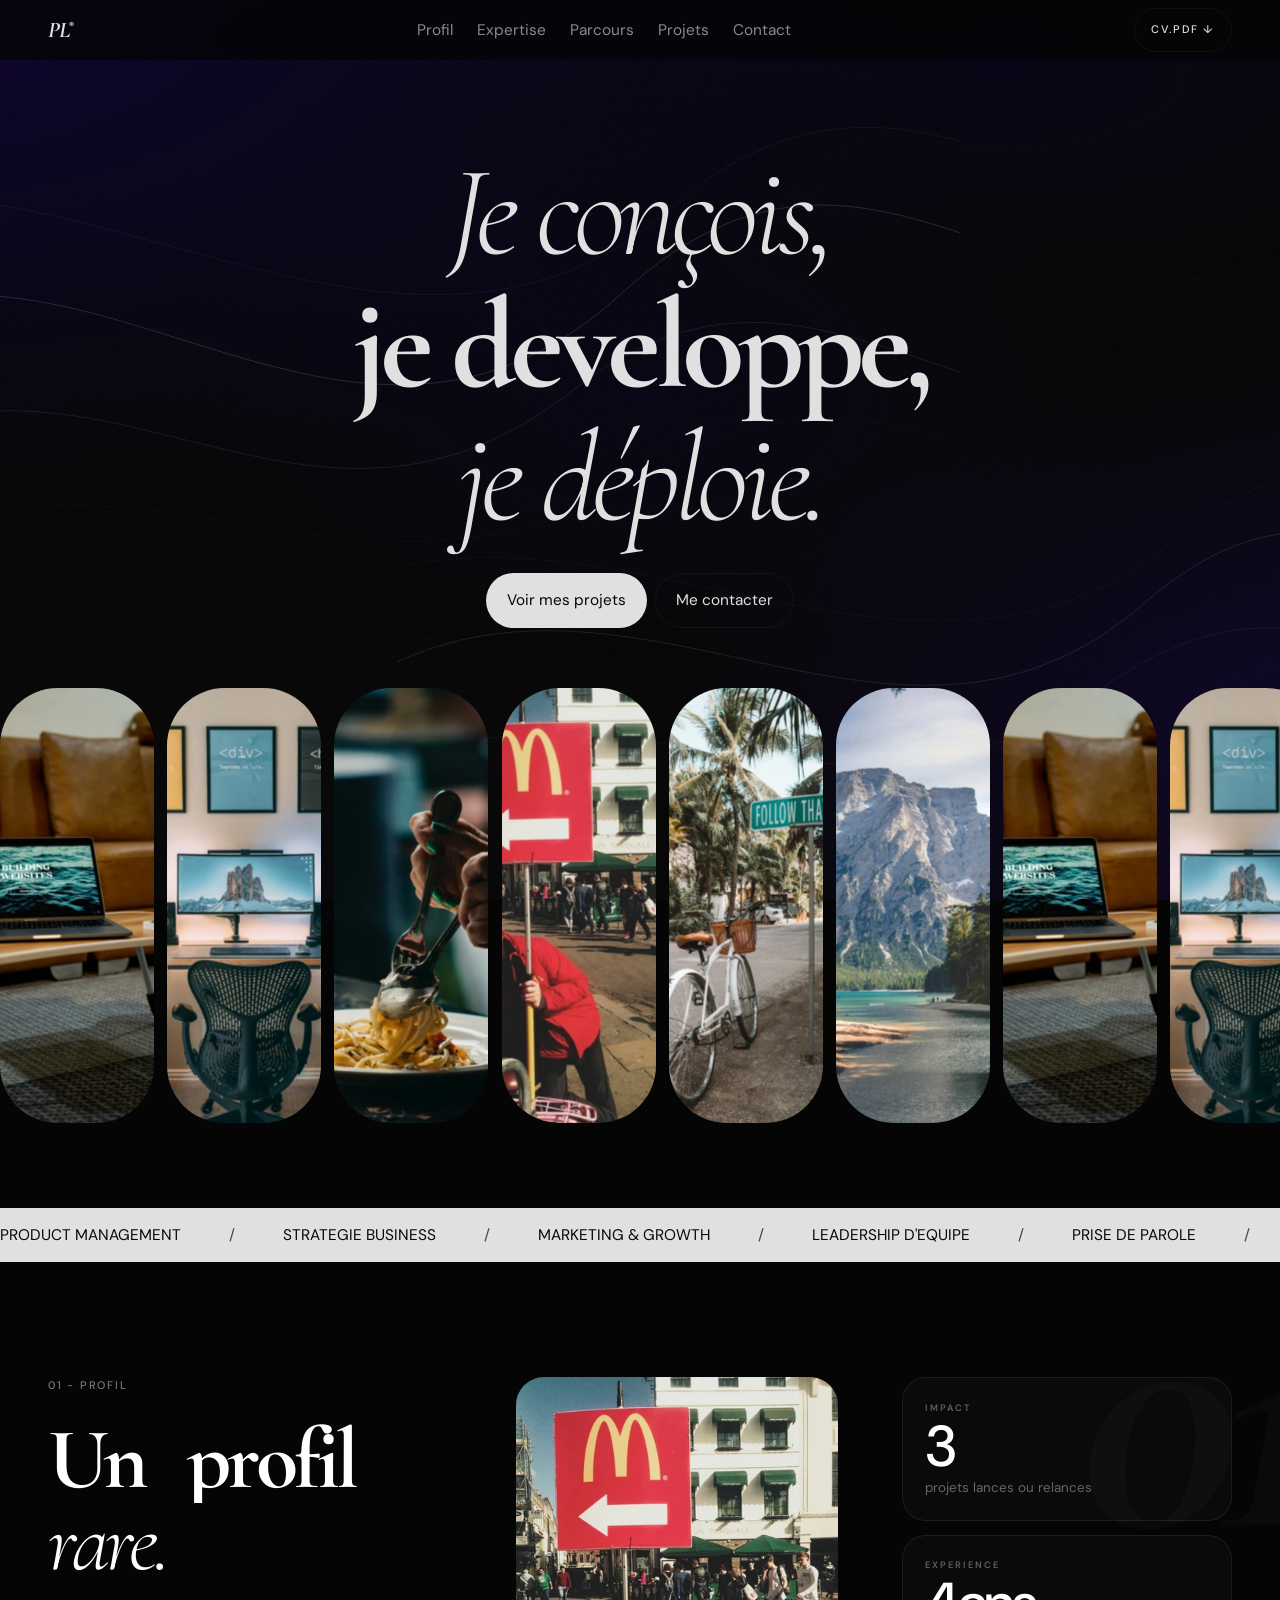
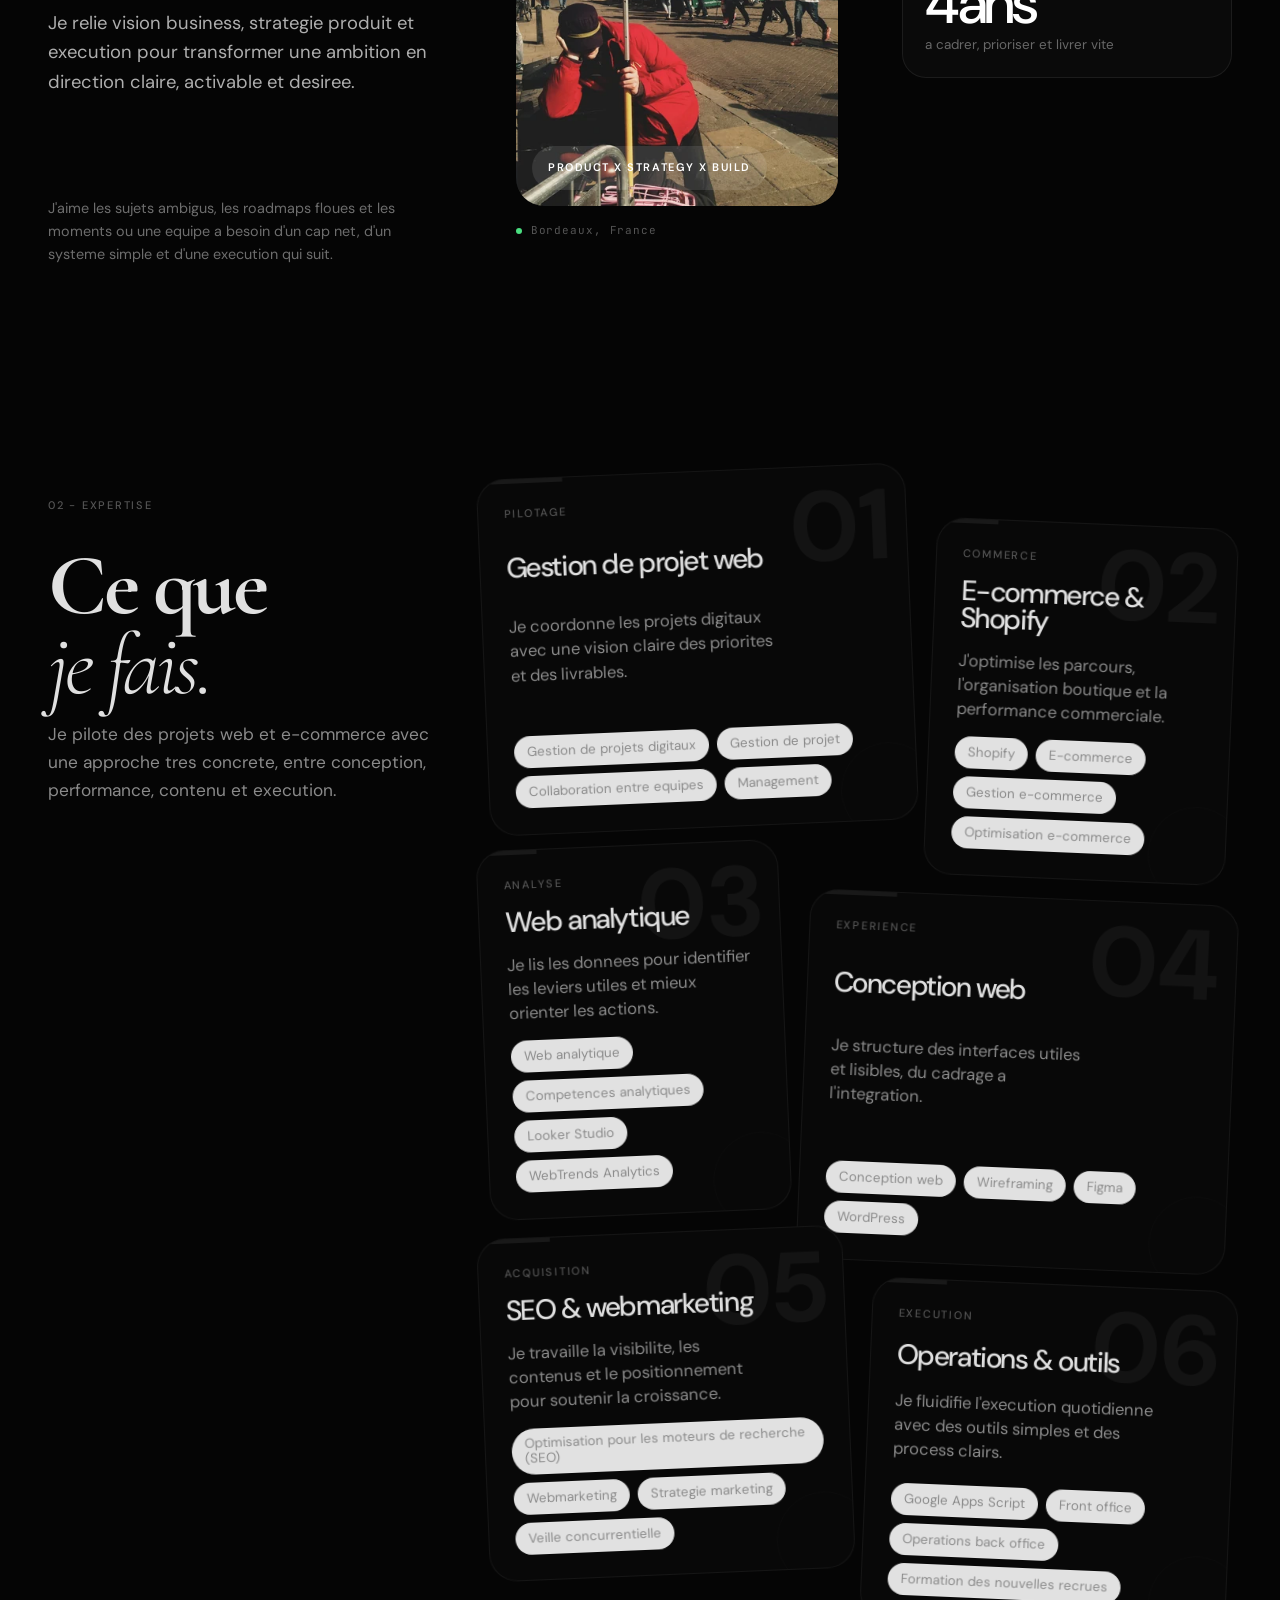
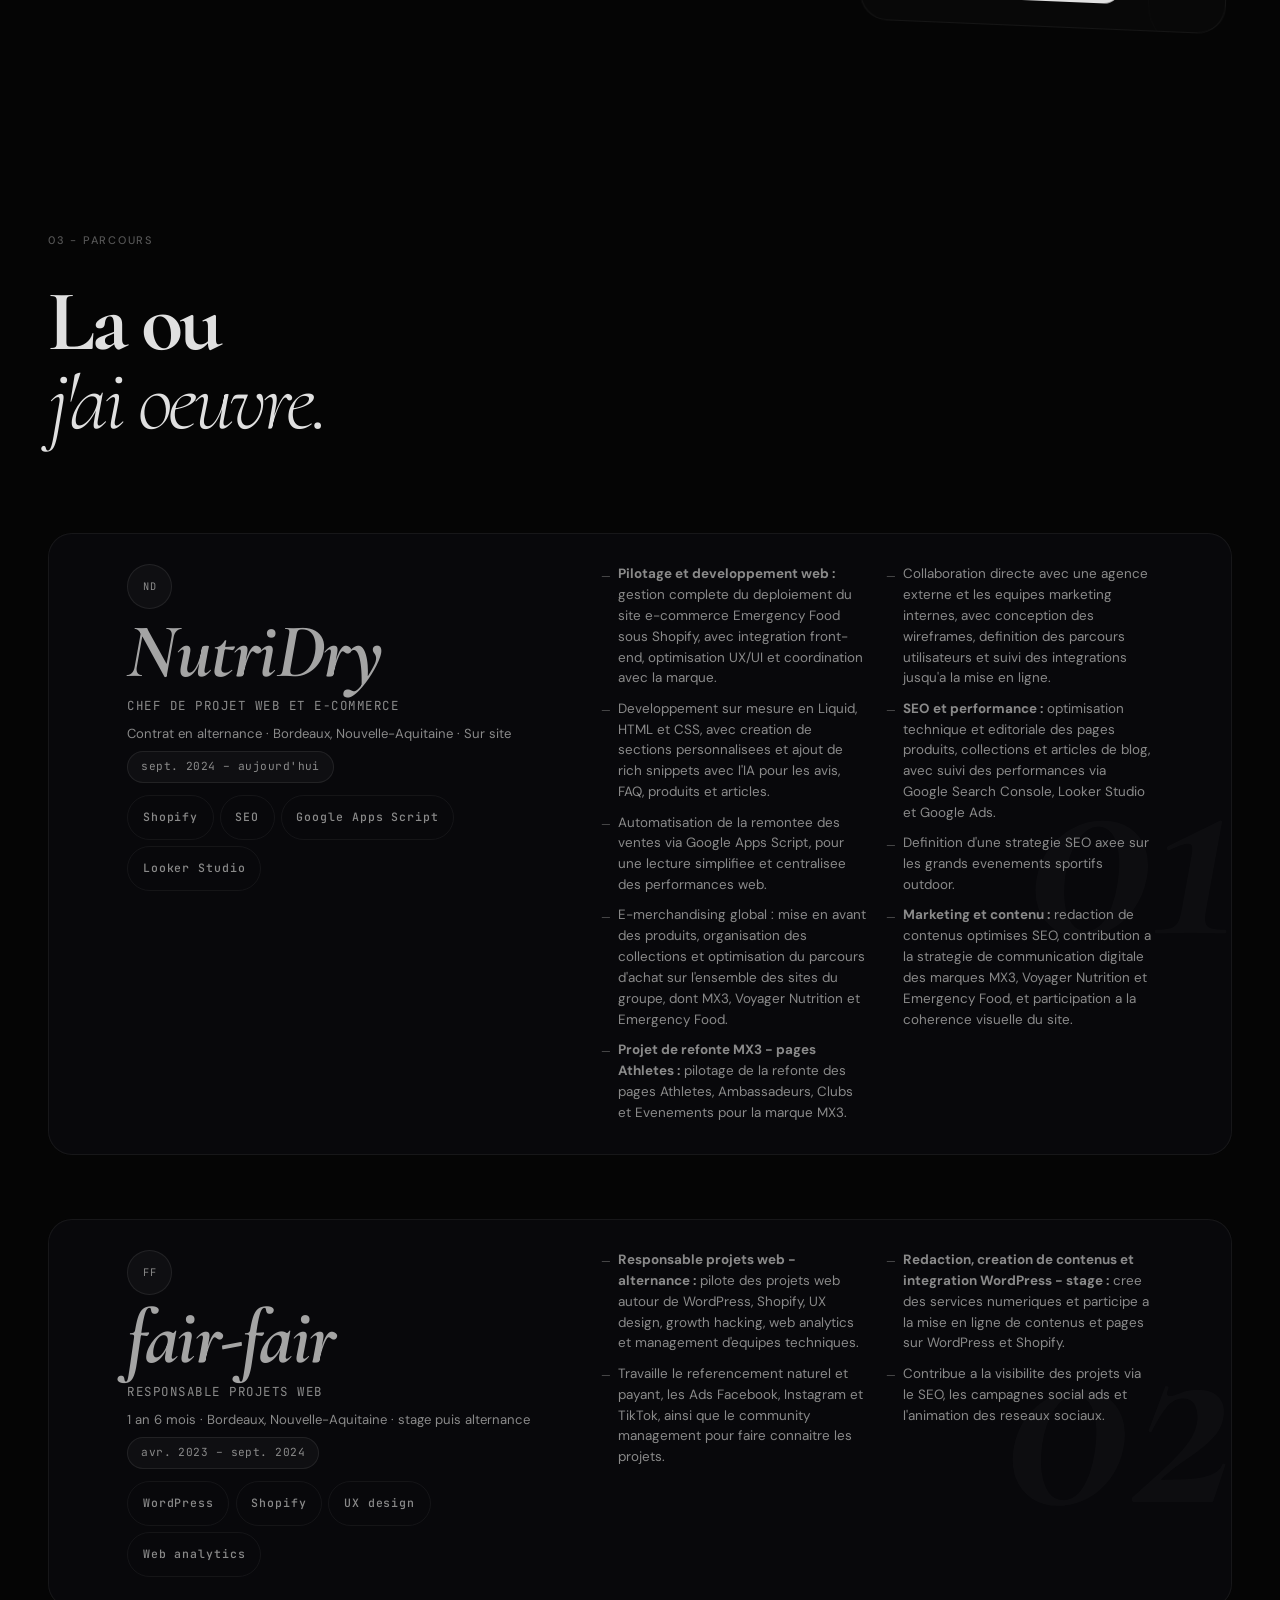
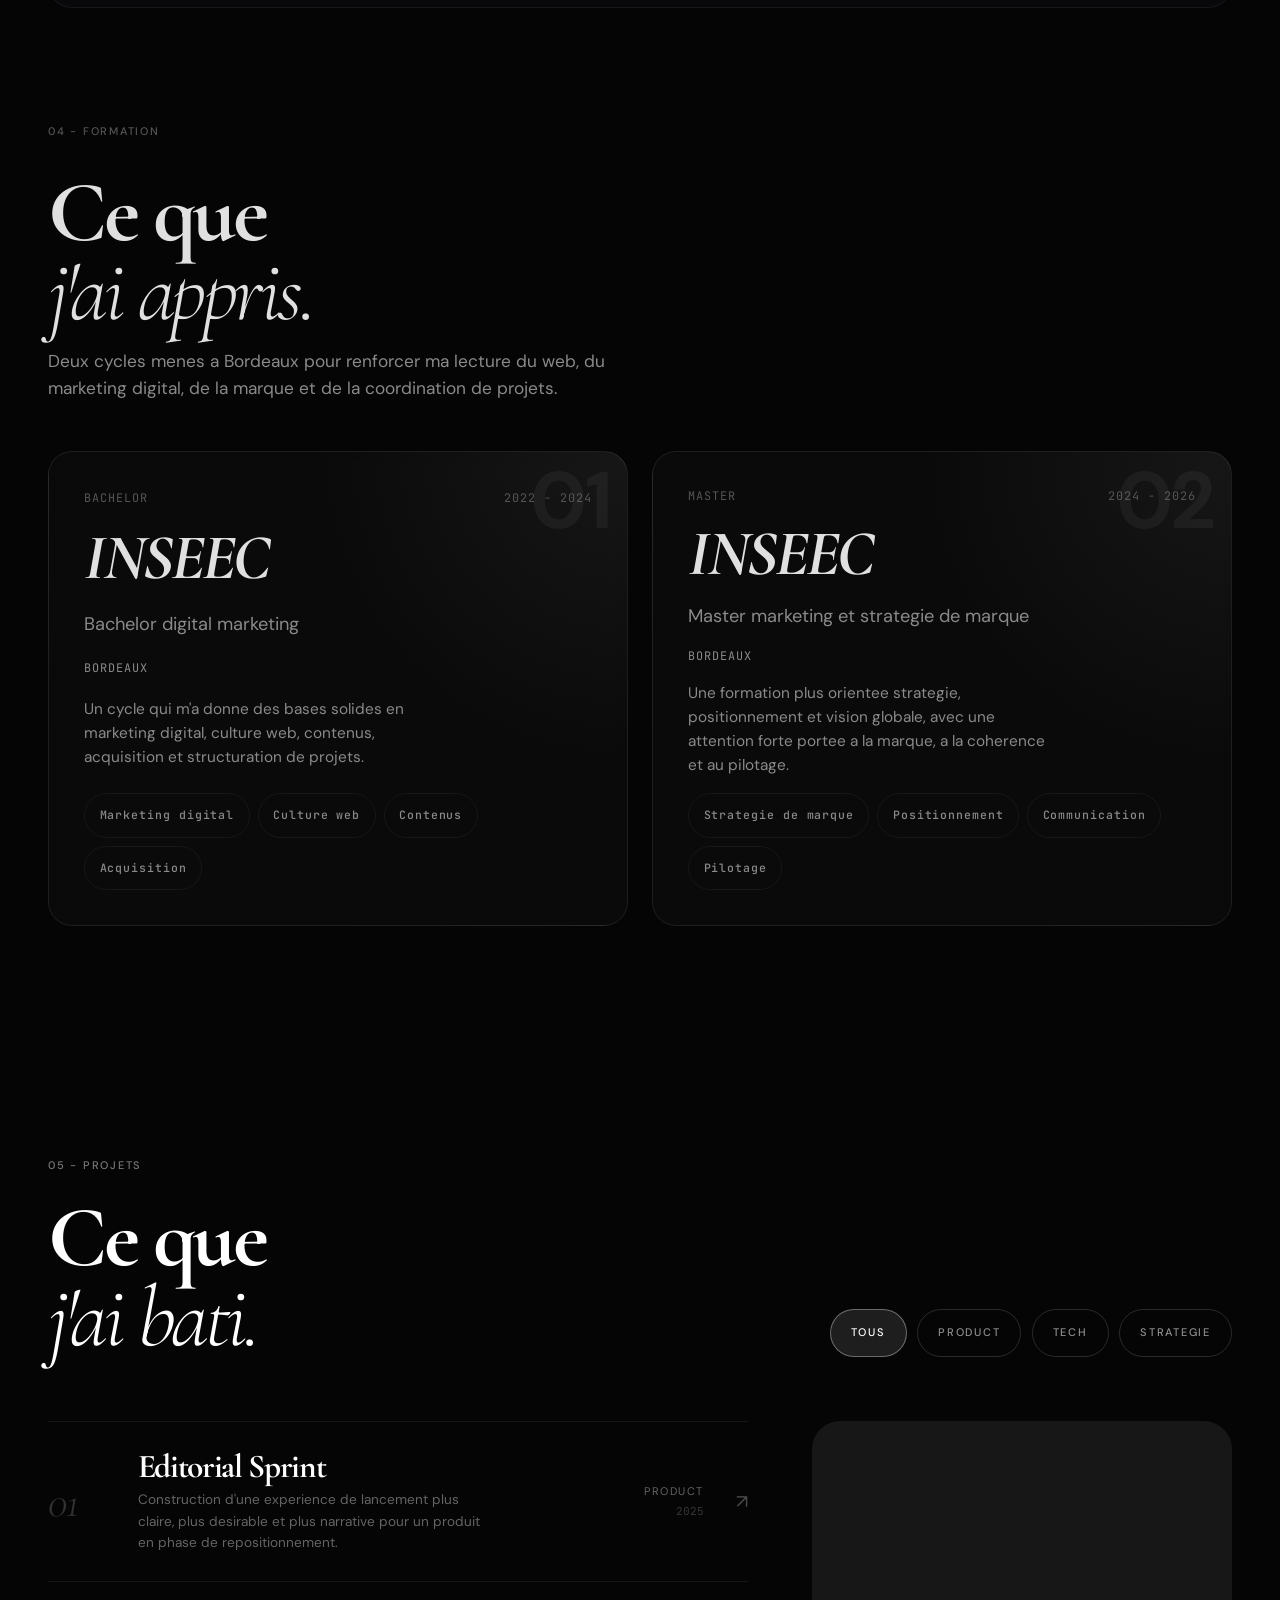
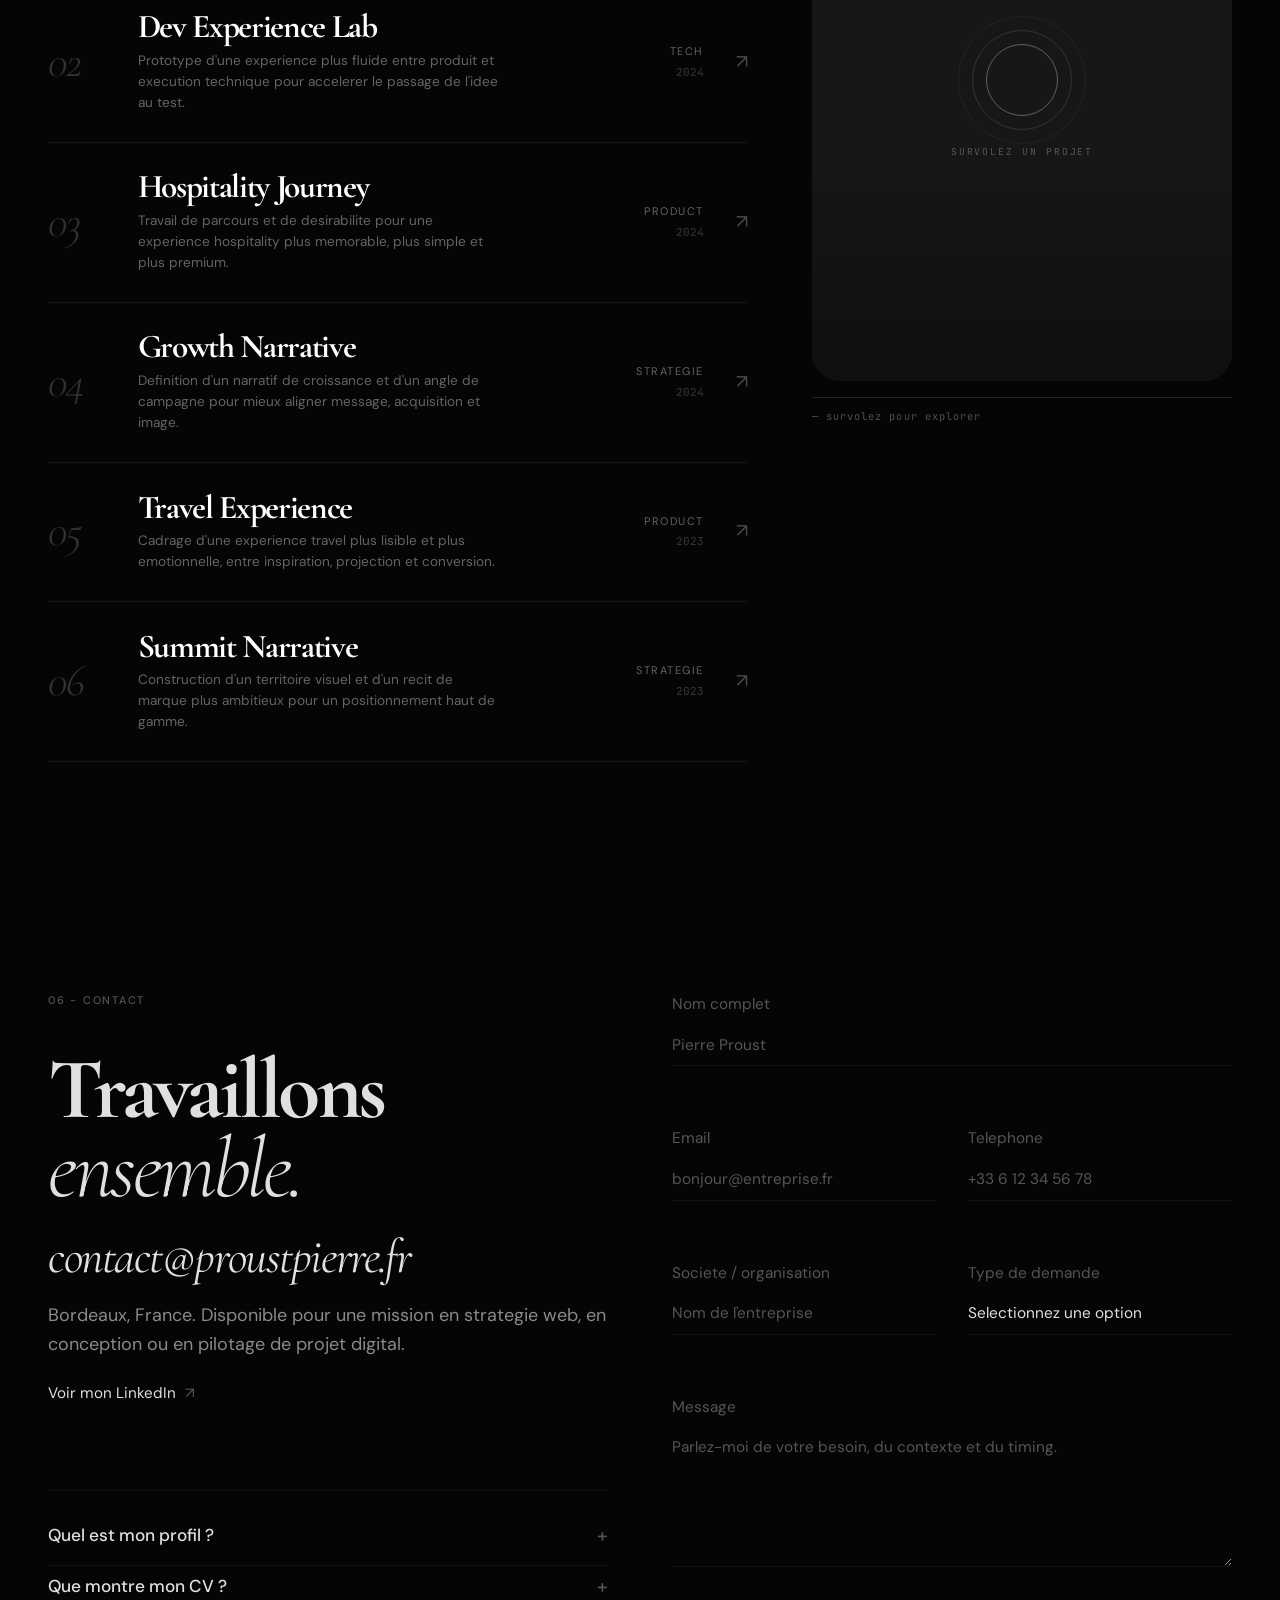
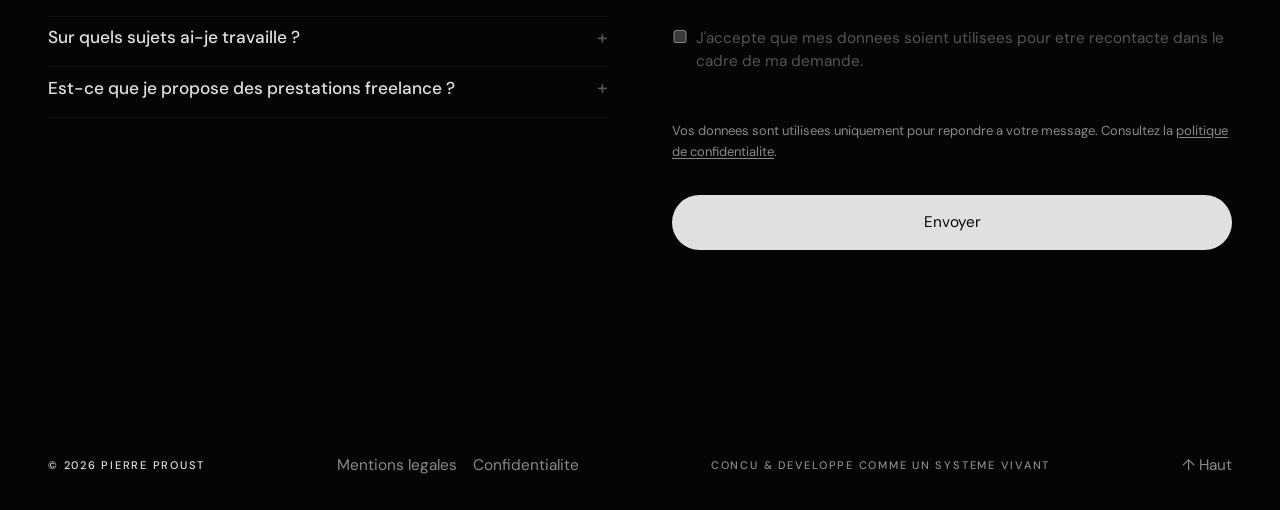
==== commit ceef3605: "Rebrand portfolio and update parcours section" ====
--- a/index.html
+++ b/index.html
@@ -3,13 +3,13 @@
   <head>
     <meta charset="UTF-8">
     <meta name="viewport" content="width=device-width, initial-scale=1.0">
-    <title>Pierre Lemaire - Product Manager & Strategiste</title>
+    <title>Pierre Proust - Product Manager & Strategiste</title>
     <meta
       name="description"
       content="Product Manager a Bordeaux, je relie vision business, execution produit et clarte operationnelle pour transformer des ambitions en croissance durable."
     >
 
-    <meta property="og:title" content="Pierre Lemaire - PM & Strategiste">
+    <meta property="og:title" content="Pierre Proust - PM & Strategiste">
     <meta
       property="og:description"
       content="Product Manager a Bordeaux, je structure la vision, aligne les equipes et accelere l'execution."
@@ -19,7 +19,7 @@
     <meta property="og:url" content="https://pierre-lemaire.fr">
 
     <meta name="twitter:card" content="summary_large_image">
-    <meta name="twitter:title" content="Pierre Lemaire">
+    <meta name="twitter:title" content="Pierre Proust">
     <meta
       name="twitter:description"
       content="Product Manager, stratege et builder base a Bordeaux."
@@ -30,7 +30,7 @@
       {
         "@context": "https://schema.org",
         "@type": "Person",
-        "name": "Pierre Lemaire",
+        "name": "Pierre Proust",
         "jobTitle": "Product Manager",
         "url": "https://pierre-lemaire.fr",
         "address": {
@@ -38,7 +38,7 @@
           "addressLocality": "Bordeaux"
         },
         "sameAs": [
-          "https://www.linkedin.com/in/pierre-lemaire-pm",
+          "https://www.linkedin.com/in/pierre-proust-marketing-communication-design",
           "https://github.com/pierrebuilder"
         ]
       }
@@ -244,7 +244,7 @@
                   <div class="about__visual-v2">
                     <img
                       src="/assets/img/strip-4.webp?v=20260405-hero"
-                      alt="Visuel editorial Pierre Lemaire"
+                      alt="Visuel editorial Pierre Proust"
                       width="420"
                       height="600"
                       loading="lazy"
@@ -265,8 +265,7 @@
               <div class="about__stat-card reveal">
                 <span class="about__stat-eyebrow">Impact</span>
                 <div class="stat__value">
-                  <span class="stat__number" data-target="34">0</span>
-                  <span class="stat__unit">+</span>
+                  <span class="stat__number" data-target="3">0</span>
                 </div>
                 <span class="stat__label">projets lances ou relances</span>
               </div>
@@ -274,29 +273,10 @@
               <div class="about__stat-card reveal">
                 <span class="about__stat-eyebrow">Experience</span>
                 <div class="stat__value">
-                  <span class="stat__number" data-target="9">0</span>
+                  <span class="stat__number" data-target="4">0</span>
                   <span class="stat__unit">ans</span>
                 </div>
                 <span class="stat__label">a cadrer, prioriser et livrer vite</span>
-              </div>
-
-              <div class="about__stat-card about__stat-card--proof reveal">
-                <div class="about__avatars" aria-hidden="true">
-                  <span class="about__avatar">
-                    <img src="/assets/img/strip-1.webp?v=20260405-hero" alt="" width="72" height="72" loading="lazy">
-                  </span>
-                  <span class="about__avatar">
-                    <img src="/assets/img/strip-4.webp?v=20260405-hero" alt="" width="72" height="72" loading="lazy">
-                  </span>
-                  <span class="about__avatar">
-                    <img src="/assets/img/strip-6.webp?v=20260405-hero" alt="" width="72" height="72" loading="lazy">
-                  </span>
-                  <span class="about__avatar about__avatar--plus">+</span>
-                </div>
-                <div class="about__proof-copy">
-                  <strong>6 equipes alignees</strong>
-                  <span>Produit, growth, design et tech autour d'un meme cap.</span>
-                </div>
               </div>
             </div>
 
@@ -413,138 +393,82 @@
         </div>
       </section>
 
-      <section class="experience section xp--v2" id="experience" aria-labelledby="xp-title">
-        <div class="xp-spine" aria-hidden="true">
-          <div class="xp-spine__fill"></div>
-        </div>
-        <div class="container xp-layout">
-          <div class="section-header xp-header">
+
+      <section class="parcours section" id="experience" aria-labelledby="parcours-title">
+        <div class="container">
+          <div class="parcours__header section-header">
             <span class="section-label">03 - Parcours</span>
-            <h2 id="xp-title" class="section-title reveal">
+            <h2 id="parcours-title" class="section-title reveal">
               La ou<br><em>j'ai oeuvre.</em>
             </h2>
           </div>
-
-          <ol class="xp-list" role="list">
-
-            <li class="xp-item xp-item--1 reveal">
-              <div class="xp-item__card">
-                <span class="xp-item__bg-num" aria-hidden="true">01</span>
-                <div class="xp-item__wrap">
-                  <div class="xp-item__center">
-                    <div class="xp-item__badge" aria-hidden="true">ND</div>
-                    <p class="xp-item__company">NutriDry</p>
-                    <h3 class="xp-item__role">Chef de projet web et e-commerce</h3>
-                    <p class="xp-item__caption">Contrat en alternance · Bordeaux, Nouvelle-Aquitaine · Sur site</p>
-                    <time class="xp-item__date">sept. 2024 – aujourd'hui</time>
-                    <div class="xp-item__tags">
-                      <span class="tag tag--mono">Shopify</span>
-                      <span class="tag tag--mono">SEO</span>
-                      <span class="tag tag--mono">Google Apps Script</span>
-                      <span class="tag tag--mono">Looker Studio</span>
-                    </div>
-                  </div>
-                  <div class="xp-item__right">
-                    <ul class="xp-item__missions" role="list">
-                      <li><strong>Pilotage et developpement web :</strong> gestion complete du deploiement du site e-commerce Emergency Food sous Shopify, avec integration front-end, optimisation UX/UI et coordination avec la marque.</li>
-                      <li>Developpement sur mesure en Liquid, HTML et CSS, avec creation de sections personnalisees et ajout de rich snippets avec l'IA pour les avis, FAQ, produits et articles.</li>
-                      <li>Automatisation de la remontee des ventes via Google Apps Script, pour une lecture simplifiee et centralisee des performances web.</li>
-                      <li>E-merchandising global : mise en avant des produits, organisation des collections et optimisation du parcours d'achat sur l'ensemble des sites du groupe, dont MX3, Voyager Nutrition et Emergency Food.</li>
-                      <li><strong>Projet de refonte MX3 - pages Athletes :</strong> pilotage de la refonte des pages Athletes, Ambassadeurs, Clubs et Evenements pour la marque MX3.</li>
-                      <li>Collaboration directe avec une agence externe et les equipes marketing internes, avec conception des wireframes, definition des parcours utilisateurs et suivi des integrations jusqu'a la mise en ligne.</li>
-                      <li><strong>SEO et performance :</strong> optimisation technique et editoriale des pages produits, collections et articles de blog, avec suivi des performances via Google Search Console, Looker Studio et Google Ads.</li>
-                      <li>Definition d'une strategie SEO axee sur les grands evenements sportifs outdoor.</li>
-                      <li><strong>Marketing et contenu :</strong> redaction de contenus optimises SEO, contribution a la strategie de communication digitale des marques MX3, Voyager Nutrition et Emergency Food, et participation a la coherence visuelle du site.</li>
-                    </ul>
-                  </div>
-                </div>
-              </div>
-            </li>
-
-            <li class="xp-item xp-item--2 reveal">
-              <div class="xp-item__card">
-                <span class="xp-item__bg-num" aria-hidden="true">02</span>
-                <div class="xp-item__wrap">
-                  <div class="xp-item__center">
-                    <div class="xp-item__badge" aria-hidden="true">FF</div>
-                    <p class="xp-item__company">fair-fair</p>
-                    <h3 class="xp-item__role">Responsable projets web</h3>
-                    <p class="xp-item__caption">1 an 6 mois · Bordeaux, Nouvelle-Aquitaine · stage puis alternance</p>
-                    <time class="xp-item__date">avr. 2023 – sept. 2024</time>
-                    <div class="xp-item__tags">
-                      <span class="tag tag--mono">WordPress</span>
-                      <span class="tag tag--mono">Shopify</span>
-                      <span class="tag tag--mono">UX design</span>
-                      <span class="tag tag--mono">Web analytics</span>
-                    </div>
-                  </div>
-                  <div class="xp-item__right">
-                    <ul class="xp-item__missions" role="list">
-                      <li><strong>Responsable projets web - alternance :</strong> pilote des projets web autour de WordPress, Shopify, UX design, growth hacking, web analytics et management d'equipes techniques.</li>
-                      <li>Travaille le referencement naturel et payant, les Ads Facebook, Instagram et TikTok, ainsi que le community management pour faire connaitre les projets.</li>
-                      <li><strong>Redaction, creation de contenus et integration WordPress - stage :</strong> cree des services numeriques et participe a la mise en ligne de contenus et pages sur WordPress et Shopify.</li>
-                      <li>Contribue a la visibilite des projets via le SEO, les campagnes social ads et l'animation des reseaux sociaux.</li>
-                    </ul>
-                  </div>
-                </div>
-              </div>
-            </li>
-
-            <li class="xp-item xp-item--3 reveal">
-              <div class="xp-item__card">
-                <span class="xp-item__bg-num" aria-hidden="true">03</span>
-                <div class="xp-item__wrap">
-                  <div class="xp-item__center">
-                    <div class="xp-item__badge" aria-hidden="true">NM</div>
-                    <p class="xp-item__company">Nova Mobility</p>
-                    <h3 class="xp-item__role">Lead Product Manager</h3>
-                    <p class="xp-item__caption">Portefeuille multi-produits · cadrage · go-to-market transverse</p>
-                    <time class="xp-item__date">2020 – 2023</time>
-                    <div class="xp-item__tags">
-                      <span class="tag tag--mono">B2B SaaS</span>
-                      <span class="tag tag--mono">Go-to-market</span>
-                      <span class="tag tag--mono">Ops</span>
-                    </div>
-                  </div>
-                  <div class="xp-item__right">
-                    <ul class="xp-item__missions" role="list">
-                      <li>Pilote un portefeuille de 3 produits B2B et 2 squads pluridisciplinaires.</li>
-                      <li>Fait progresser la retention de 14&thinsp;% en six mois via une strategie de feedback loop.</li>
-                      <li>Aligne marketing, sales et ops autour d'un plan go-to-market unique.</li>
-                    </ul>
-                  </div>
-                </div>
-              </div>
-            </li>
-
-            <li class="xp-item xp-item--4 reveal">
-              <div class="xp-item__card">
-                <span class="xp-item__bg-num" aria-hidden="true">04</span>
-                <div class="xp-item__wrap">
-                  <div class="xp-item__center">
-                    <div class="xp-item__badge" aria-hidden="true">MS</div>
-                    <p class="xp-item__company">Meridian SaaS</p>
-                    <h3 class="xp-item__role">Product &amp; Growth Manager</h3>
-                    <p class="xp-item__caption">Data, experimentation et premiers systemes de pilotage produit</p>
-                    <time class="xp-item__date">2017 – 2020</time>
-                    <div class="xp-item__tags">
-                      <span class="tag tag--mono">Analytics</span>
-                      <span class="tag tag--mono">Experimentation</span>
-                      <span class="tag tag--mono">Execution</span>
-                    </div>
-                  </div>
-                  <div class="xp-item__right">
-                    <ul class="xp-item__missions" role="list">
-                      <li>Monte les premiers dashboards produit et marketing pour fiabiliser les arbitrages.</li>
-                      <li>Coordonne la sortie de 12 fonctionnalites majeures sur un produit en croissance.</li>
-                      <li>Construit un process d'experimentation qui double le rythme des tests actifs.</li>
-                    </ul>
-                  </div>
-                </div>
-              </div>
-            </li>
-
-          </ol>
+        </div>
+
+        <div class="parcours__stack">
+
+          <div class="parcours__card parcours__card--1 reveal">
+            <div class="container">
+              <div class="parcours__card-inner">
+                <div class="parcours__left">
+                  <div class="parcours__badge">ND</div>
+                  <h3 class="parcours__company">NutriDry</h3>
+                  <p class="parcours__role">Chef de projet web et e-commerce</p>
+                  <p class="parcours__meta">Contrat en alternance · Bordeaux, Nouvelle-Aquitaine · Sur site</p>
+                  <time class="parcours__date">sept. 2024 – aujourd'hui</time>
+                  <div class="parcours__tags">
+                    <span class="tag tag--mono">Shopify</span>
+                    <span class="tag tag--mono">SEO</span>
+                    <span class="tag tag--mono">Google Apps Script</span>
+                    <span class="tag tag--mono">Looker Studio</span>
+                  </div>
+                </div>
+                <div class="parcours__right">
+                  <ul class="parcours__missions">
+                    <li><strong>Pilotage et developpement web :</strong> gestion complete du deploiement du site e-commerce Emergency Food sous Shopify, avec integration front-end, optimisation UX/UI et coordination avec la marque.</li>
+                    <li>Developpement sur mesure en Liquid, HTML et CSS, avec creation de sections personnalisees et ajout de rich snippets avec l'IA pour les avis, FAQ, produits et articles.</li>
+                    <li>Automatisation de la remontee des ventes via Google Apps Script, pour une lecture simplifiee et centralisee des performances web.</li>
+                    <li>E-merchandising global : mise en avant des produits, organisation des collections et optimisation du parcours d'achat sur l'ensemble des sites du groupe, dont MX3, Voyager Nutrition et Emergency Food.</li>
+                    <li><strong>Projet de refonte MX3 - pages Athletes :</strong> pilotage de la refonte des pages Athletes, Ambassadeurs, Clubs et Evenements pour la marque MX3.</li>
+                    <li>Collaboration directe avec une agence externe et les equipes marketing internes, avec conception des wireframes, definition des parcours utilisateurs et suivi des integrations jusqu'a la mise en ligne.</li>
+                    <li><strong>SEO et performance :</strong> optimisation technique et editoriale des pages produits, collections et articles de blog, avec suivi des performances via Google Search Console, Looker Studio et Google Ads.</li>
+                    <li>Definition d'une strategie SEO axee sur les grands evenements sportifs outdoor.</li>
+                    <li><strong>Marketing et contenu :</strong> redaction de contenus optimises SEO, contribution a la strategie de communication digitale des marques MX3, Voyager Nutrition et Emergency Food, et participation a la coherence visuelle du site.</li>
+                  </ul>
+                </div>
+              </div>
+            </div>
+            <span class="parcours__ghost" aria-hidden="true">01</span>
+          </div>
+
+          <div class="parcours__card parcours__card--2 reveal">
+            <div class="container">
+              <div class="parcours__card-inner">
+                <div class="parcours__left">
+                  <div class="parcours__badge">FF</div>
+                  <h3 class="parcours__company">fair-fair</h3>
+                  <p class="parcours__role">Responsable projets web</p>
+                  <p class="parcours__meta">1 an 6 mois · Bordeaux, Nouvelle-Aquitaine · stage puis alternance</p>
+                  <time class="parcours__date">avr. 2023 – sept. 2024</time>
+                  <div class="parcours__tags">
+                    <span class="tag tag--mono">WordPress</span>
+                    <span class="tag tag--mono">Shopify</span>
+                    <span class="tag tag--mono">UX design</span>
+                    <span class="tag tag--mono">Web analytics</span>
+                  </div>
+                </div>
+                <div class="parcours__right">
+                  <ul class="parcours__missions">
+                    <li><strong>Responsable projets web - alternance :</strong> pilote des projets web autour de WordPress, Shopify, UX design, growth hacking, web analytics et management d'equipes techniques.</li>
+                    <li>Travaille le referencement naturel et payant, les Ads Facebook, Instagram et TikTok, ainsi que le community management pour faire connaitre les projets.</li>
+                    <li><strong>Redaction, creation de contenus et integration WordPress - stage :</strong> cree des services numeriques et participe a la mise en ligne de contenus et pages sur WordPress et Shopify.</li>
+                    <li>Contribue a la visibilite des projets via le SEO, les campagnes social ads et l'animation des reseaux sociaux.</li>
+                  </ul>
+                </div>
+              </div>
+            </div>
+            <span class="parcours__ghost" aria-hidden="true">02</span>
+          </div>
+
         </div>
       </section>
 
@@ -765,8 +689,8 @@
                 Travaillons<br><em>ensemble.</em>
               </h2>
               <div class="contact__info reveal">
-                <a href="mailto:bonjour@pierre-lemaire.fr" class="contact__email">
-                  bonjour@pierre-lemaire.fr
+                <a href="mailto:contact@proustpierre.fr" class="contact__email">
+                  contact@proustpierre.fr
                 </a>
                 <p class="contact__note">
                   Bordeaux, France. Disponible pour une mission en strategie
@@ -775,7 +699,7 @@
                 <div class="contact__social">
                   <a
                     class="contact__social-link"
-                    href="https://www.linkedin.com/in/pierre-lemaire-pm"
+                    href="https://www.linkedin.com/in/pierre-proust-marketing-communication-design"
                     rel="noopener noreferrer"
                     target="_blank"
                     aria-label="Mon profil LinkedIn"
@@ -840,7 +764,7 @@
                   type="hidden"
                   id="form-subject"
                   name="_subject"
-                  value="Nouveau message depuis le site Pierre Lemaire"
+                  value="Nouveau message depuis le site Pierre Proust"
                 >
                 <input
                   type="hidden"
@@ -860,7 +784,7 @@
                     id="name"
                     name="Nom complet"
                     autocomplete="name"
-                    placeholder="Pierre Lemaire"
+                    placeholder="Pierre Proust"
                     required
                     aria-describedby="name-error"
                   >
@@ -981,7 +905,7 @@
 
     <footer class="footer" role="contentinfo">
       <div class="container footer__inner">
-        <p class="footer__copy">&copy; 2026 Pierre Lemaire</p>
+        <p class="footer__copy">&copy; 2026 Pierre Proust</p>
         <nav class="footer__nav" aria-label="Pages legales">
           <a href="/mentions-legales.html">Mentions legales</a>
           <a href="/confidentialite.html">Confidentialite</a>
--- a/css/components.css
+++ b/css/components.css
@@ -829,134 +829,85 @@
   }
 }
 
-/* XP v2 */
-/* ═══ XP v2 — Sticky Stacking Cards ═══ */
-.xp--v2 {
+/* ═══ Parcours — Sticky Stacking Cards ═══ */
+
+.parcours {
+  padding-bottom: 0;
+}
+
+.parcours__header {
+  padding-bottom: clamp(1.1rem, 2.4vw, 1.75rem);
+}
+
+/* Stack wrapper — no overflow, full height for sticky to work */
+.parcours__stack {
   position: relative;
-  --xp-header-space: clamp(7.5rem, 16vw, 11rem);
-}
-
-.xp-layout {
-  display: grid;
-  gap: clamp(2rem, 5vw, 3.5rem);
-}
-
-.xp-header {
-  position: relative;
-  z-index: 4;
-}
-
-/* Hide the old spine — stacking cards don't need it */
-.xp-spine {
-  display: none;
-}
-
-.xp-list {
-  list-style: none;
-  padding: 0;
-  margin: 0;
-}
-
-/* ── Card base ── */
-.xp-item {
+}
+
+/* ── Card ── */
+.parcours__card {
   position: sticky;
-  top: calc(var(--nav-height) + var(--xp-offset, 0px));
-  z-index: var(--xp-z, 1);
-  overflow: hidden;
-  cursor: default;
-  margin-bottom: clamp(1.5rem, 3vw, 2.5rem);
-  transition: opacity 0.5s ease;
-}
-
-/* Card surface */
-.xp-item__card {
-  position: relative;
-  padding: clamp(2rem, 4vw, 3rem);
+  width: min(100% - (var(--gutter) * 2), 1240px);
+  margin-inline: auto;
+  padding: clamp(1.35rem, 2.5vw, 1.9rem);
   border: 1px solid rgba(255, 255, 255, 0.06);
   border-radius: 1.5rem;
-  background: rgba(255, 255, 255, 0.025);
-  backdrop-filter: blur(6px);
-  -webkit-backdrop-filter: blur(6px);
+  background: rgba(10, 10, 14, 0.85);
+  backdrop-filter: blur(12px);
+  -webkit-backdrop-filter: blur(12px);
   overflow: hidden;
-  will-change: transform, opacity, filter;
-  transition:
-    border-color 0.4s ease,
-    transform 0.5s var(--ease-out),
-    opacity 0.5s ease,
-    filter 0.5s var(--ease-out);
-}
-
-.xp-item:hover .xp-item__card {
-  border-color: rgba(255, 255, 255, 0.12);
-}
-
-/* Scale-down when card scrolls behind the next one */
-.xp-item.is-behind {
-  opacity: 0.72;
-}
-
-.xp-item.is-behind .xp-item__card {
-  transform: scale(0.955);
-  opacity: 0.52;
-  filter: blur(8px) saturate(0.82);
-}
-
-/* Ghost number inside card */
-.xp-item__bg-num {
-  position: absolute;
-  right: -0.04em;
+  transition: transform 0.5s var(--ease-out), opacity 0.5s ease;
+}
+
+.parcours__card--1 {
+  top: calc(var(--nav-height) + 0px);
+  z-index: 2;
+  margin-bottom: clamp(2rem, 5vw, 4rem);
+}
+
+.parcours__card--2 {
+  top: calc(var(--nav-height) + 28px);
+  z-index: 3;
+  margin-bottom: 0;
+}
+
+/* When card 1 is behind card 2 */
+.parcours__card.is-behind {
+  transform: scale(0.96);
+  opacity: 0.3;
+}
+
+/* Ghost number */
+.parcours__ghost {
+  position: absolute;
+  right: -0.02em;
   top: 50%;
   transform: translateY(-50%);
   font-family: var(--font-display);
-  font-size: clamp(9rem, 20vw, 18rem);
+  font-size: clamp(10rem, 22vw, 20rem);
   font-style: italic;
   font-weight: 700;
   line-height: 1;
   color: var(--c-black);
-  opacity: 0.03;
+  opacity: 0.025;
   pointer-events: none;
   user-select: none;
-  transition: opacity 0.5s ease;
-}
-
-.xp-item:hover .xp-item__bg-num {
-  opacity: 0.065;
 }
 
 /* ── Card inner layout ── */
-.xp-item__wrap {
-  display: grid;
-  gap: 1.5rem;
+.parcours__card-inner {
+  display: grid;
+  gap: 1.3rem;
   align-items: start;
 }
 
-.xp-item__center {
-  display: grid;
-  gap: 0.45rem;
+.parcours__left {
+  display: grid;
+  gap: 0.5rem;
   align-content: start;
 }
 
-.xp-item__date {
-  display: inline-flex;
-  align-items: center;
-  padding: 0.38rem 0.8rem;
-  border: 1px solid rgba(255, 255, 255, 0.08);
-  border-radius: 999px;
-  font-family: var(--font-mono);
-  font-size: 0.7rem;
-  letter-spacing: 0.04em;
-  color: var(--c-gray-600);
-  background: rgba(255, 255, 255, 0.03);
-  transition: border-color 0.3s ease, color 0.3s ease;
-  width: fit-content;
-}
-
-.xp-item:hover .xp-item__date {
-  border-color: rgba(255, 255, 255, 0.2);
-  color: var(--c-black);
-}
-
-.xp-item__badge {
+.parcours__badge {
   display: inline-flex;
   align-items: center;
   justify-content: center;
@@ -969,77 +920,81 @@
   letter-spacing: 0.06em;
   color: var(--c-gray-600);
   background: rgba(255, 255, 255, 0.03);
-  transition:
-    border-color 0.35s var(--ease-out),
-    background 0.35s var(--ease-out),
-    color 0.35s var(--ease-out),
-    transform 0.5s var(--ease-out);
-}
-
-.xp-item:hover .xp-item__badge {
+  transition: border-color 0.35s var(--ease-out), background 0.35s var(--ease-out), color 0.35s var(--ease-out);
+}
+
+.parcours__card:hover .parcours__badge {
   border-color: var(--c-black);
   background: var(--c-black);
   color: var(--c-white);
-  transform: rotate(360deg);
-}
-
-.xp-item__company {
+}
+
+.parcours__company {
   font-family: var(--font-display);
   font-size: clamp(2.6rem, 6vw, 5rem);
   font-style: italic;
   font-weight: 700;
-  padding-left: 0.08em;
-  margin-left: -0.08em;
   line-height: 0.92;
   letter-spacing: -0.02em;
   color: var(--c-black);
   opacity: 0.72;
-  transition:
-    opacity 0.4s ease,
-    transform 0.5s var(--ease-out);
-}
-
-.xp-item.is-active .xp-item__company,
-.xp-item:hover .xp-item__company {
+  transition: opacity 0.4s ease;
+}
+
+.parcours__card:hover .parcours__company {
   opacity: 1;
-  transform: translateY(-4px);
-}
-
-.xp-item__role {
+}
+
+.parcours__role {
   font-family: var(--font-mono);
   font-size: clamp(0.65rem, 1.2vw, 0.78rem);
   font-weight: 400;
   letter-spacing: 0.12em;
   text-transform: uppercase;
   color: var(--c-gray-600);
-  transition: color 0.3s ease;
-}
-
-.xp-item:hover .xp-item__role {
-  color: var(--c-black);
-}
-
-.xp-item__caption {
+}
+
+.parcours__meta {
   font-size: 0.82rem;
   color: var(--c-gray-600);
   line-height: 1.5;
+}
+
+.parcours__date {
+  display: inline-flex;
+  align-items: center;
+  padding: 0.38rem 0.8rem;
+  border: 1px solid rgba(255, 255, 255, 0.08);
+  border-radius: 999px;
+  font-family: var(--font-mono);
+  font-size: 0.7rem;
+  letter-spacing: 0.04em;
+  color: var(--c-gray-600);
+  background: rgba(255, 255, 255, 0.03);
+  width: fit-content;
+}
+
+.parcours__tags {
+  display: flex;
+  flex-wrap: wrap;
+  gap: 0.4rem;
   margin-top: 0.25rem;
 }
 
-.xp-item__right {
-  display: grid;
-  gap: 1rem;
+.parcours__right {
+  display: grid;
+  gap: 0.85rem;
   align-content: start;
 }
 
-.xp-item__missions {
+.parcours__missions {
   list-style: none;
   padding: 0;
   display: grid;
   gap: 0.6rem;
 }
 
-.xp-item__missions li {
+.parcours__missions li {
   position: relative;
   padding-left: 1.1rem;
   font-size: 0.84rem;
@@ -1048,7 +1003,7 @@
   transition: color 0.3s ease;
 }
 
-.xp-item__missions li::before {
+.parcours__missions li::before {
   content: "—";
   position: absolute;
   left: 0;
@@ -1057,81 +1012,37 @@
   top: 0.3em;
 }
 
-.xp-item:hover .xp-item__missions li {
+.parcours__card:hover .parcours__missions li {
   color: var(--c-black);
 }
 
-.xp-item__missions li:nth-child(1) { transition-delay: 0ms; }
-.xp-item__missions li:nth-child(2) { transition-delay: 40ms; }
-.xp-item__missions li:nth-child(3) { transition-delay: 80ms; }
-
-.xp-item__tags {
-  display: flex;
-  flex-wrap: wrap;
-  gap: 0.4rem;
-  margin-top: 0.5rem;
-}
-
-/* Hide the old rule separators — card edges do the job */
-.xp-item__rule {
-  display: none;
-}
-
-/* Extra space after last card so stacking effect has room */
-.xp-item:last-child {
-  margin-bottom: 20vh;
-}
-
-/* ── Desktop layout ── */
+/* ── Desktop ── */
 @media (min-width: 900px) {
-  .xp-layout {
-    grid-template-columns: 1fr;
-    gap: clamp(2rem, 4vw, 3rem);
-  }
-
-  .xp-header {
-    position: sticky;
-    top: calc(var(--nav-height) + 1.25rem);
-    align-self: start;
-    margin-bottom: 0;
-    z-index: 6;
-  }
-
-  .xp-item {
-    top: calc(
-      var(--nav-height) + var(--xp-header-space) + var(--xp-offset, 0px)
-    );
-  }
-
-  .xp-item__wrap {
-    grid-template-columns: minmax(260px, 0.9fr) minmax(0, 1.1fr);
-    gap: 2rem 3rem;
-  }
-
-  .xp-item__center {
-    padding-right: 1rem;
-  }
-
-  .xp-item__right {
-    gap: 1.2rem;
-  }
-
-  .xp-item__missions {
+  .parcours__card-inner {
+    grid-template-columns: minmax(250px, 0.9fr) minmax(0, 1.1fr);
+    gap: 1.35rem 2rem;
+  }
+
+  .parcours__left {
+    padding-right: 0.35rem;
+  }
+
+  .parcours__missions {
     display: block;
     column-count: 2;
-    column-gap: 1.5rem;
-  }
-
-  .xp-item__missions li {
+    column-gap: 1.1rem;
+  }
+
+  .parcours__missions li {
     break-inside: avoid;
-    margin-bottom: 0.8rem;
+    margin-bottom: 0.6rem;
   }
 }
 
 @media (min-width: 1200px) {
-  .xp-item__wrap {
-    grid-template-columns: minmax(300px, 0.88fr) minmax(0, 1.12fr);
-    gap: 2rem 4rem;
+  .parcours__card-inner {
+    grid-template-columns: minmax(285px, 0.88fr) minmax(0, 1.12fr);
+    gap: 1.5rem 2.5rem;
   }
 }
 
--- a/css/animations.css
+++ b/css/animations.css
@@ -24,19 +24,14 @@
     rotate(var(--expertise-rotate, 0deg));
 }
 
-/* XP v2 item reveal — opacity only (transform conflicts with sticky) */
-.xp-item.reveal {
+/* Parcours card reveal — opacity only so sticky isn't broken */
+.parcours__card.reveal {
   opacity: 0;
-}
-
-.xp-item.reveal.is-visible {
+  transition: opacity var(--duration-slow) var(--ease-out);
+}
+.parcours__card.reveal.is-visible {
   opacity: 1;
 }
-
-.xp-item--1.reveal { transition-delay: 0ms; }
-.xp-item--2.reveal { transition-delay: 120ms; }
-.xp-item--3.reveal { transition-delay: 240ms; }
-.xp-item--4.reveal { transition-delay: 360ms; }
 
 .expertise__card:nth-child(1) {
   transition-delay: 0ms;
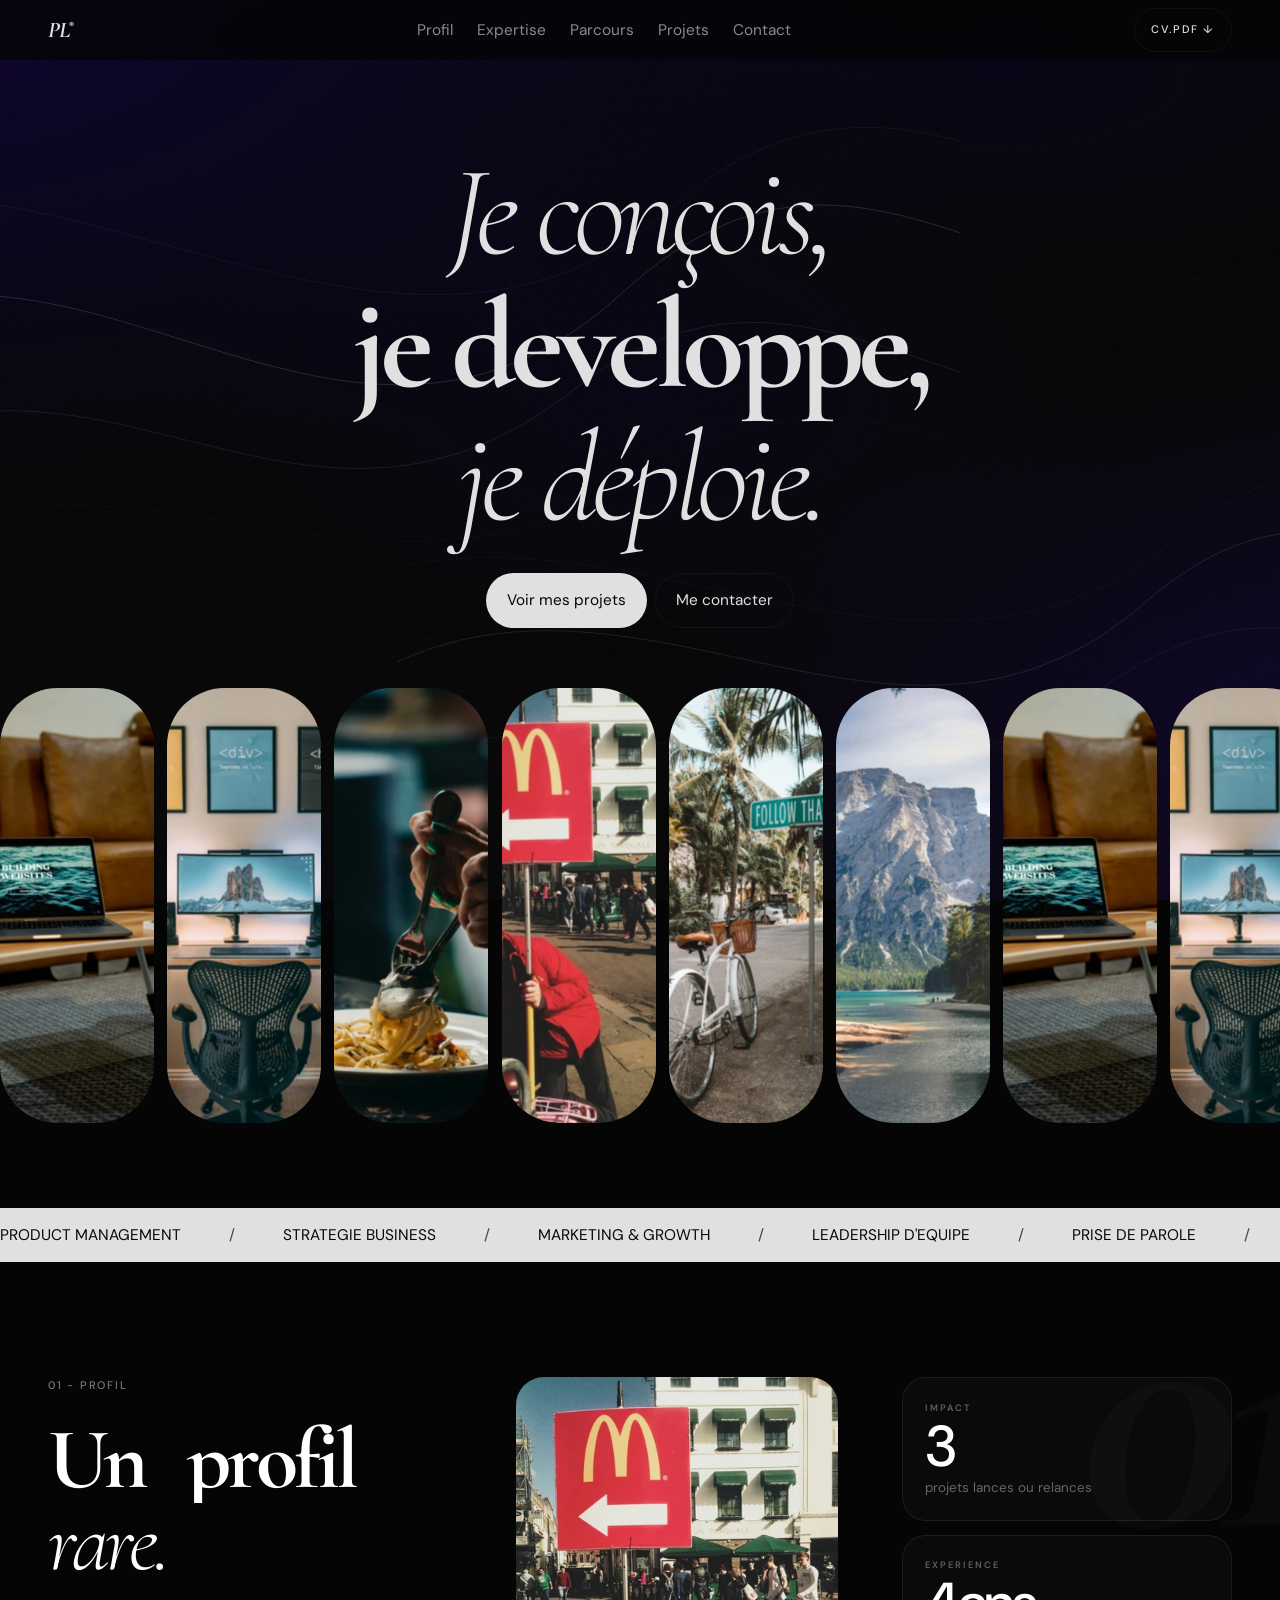
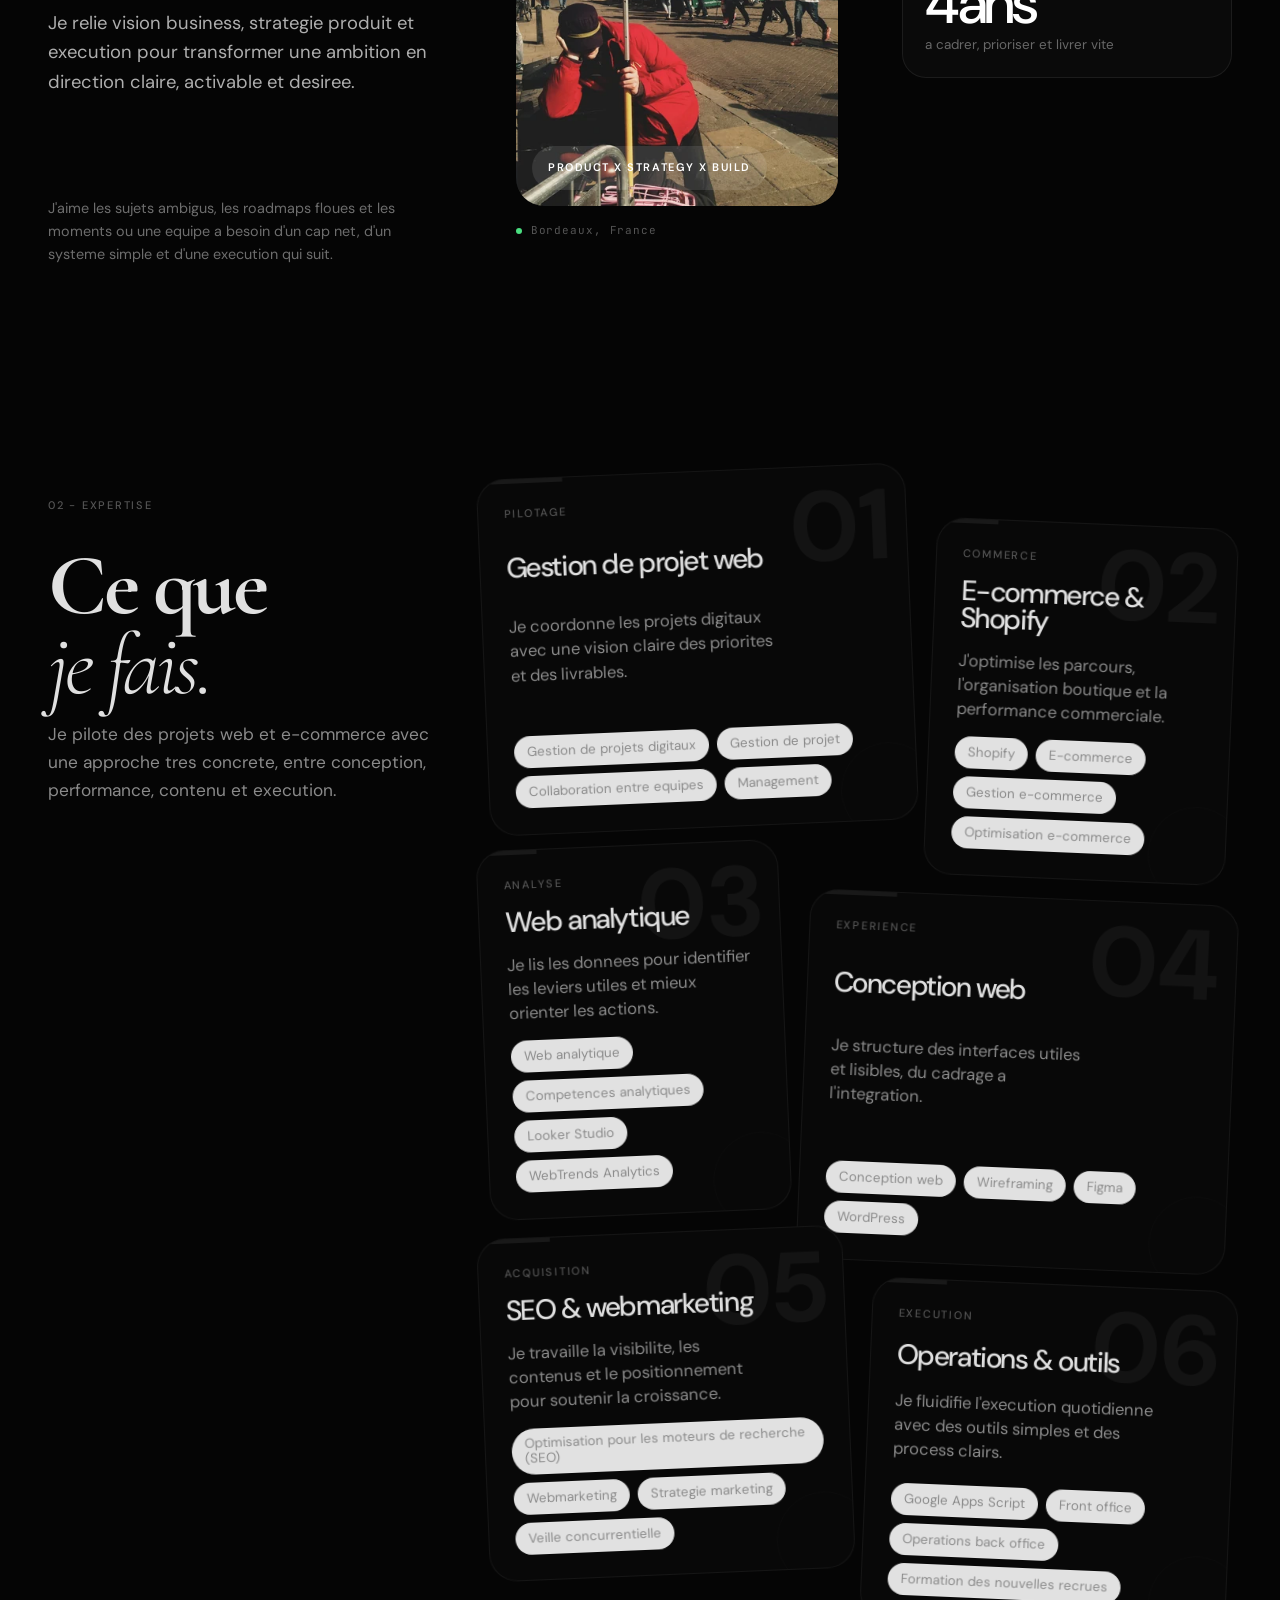
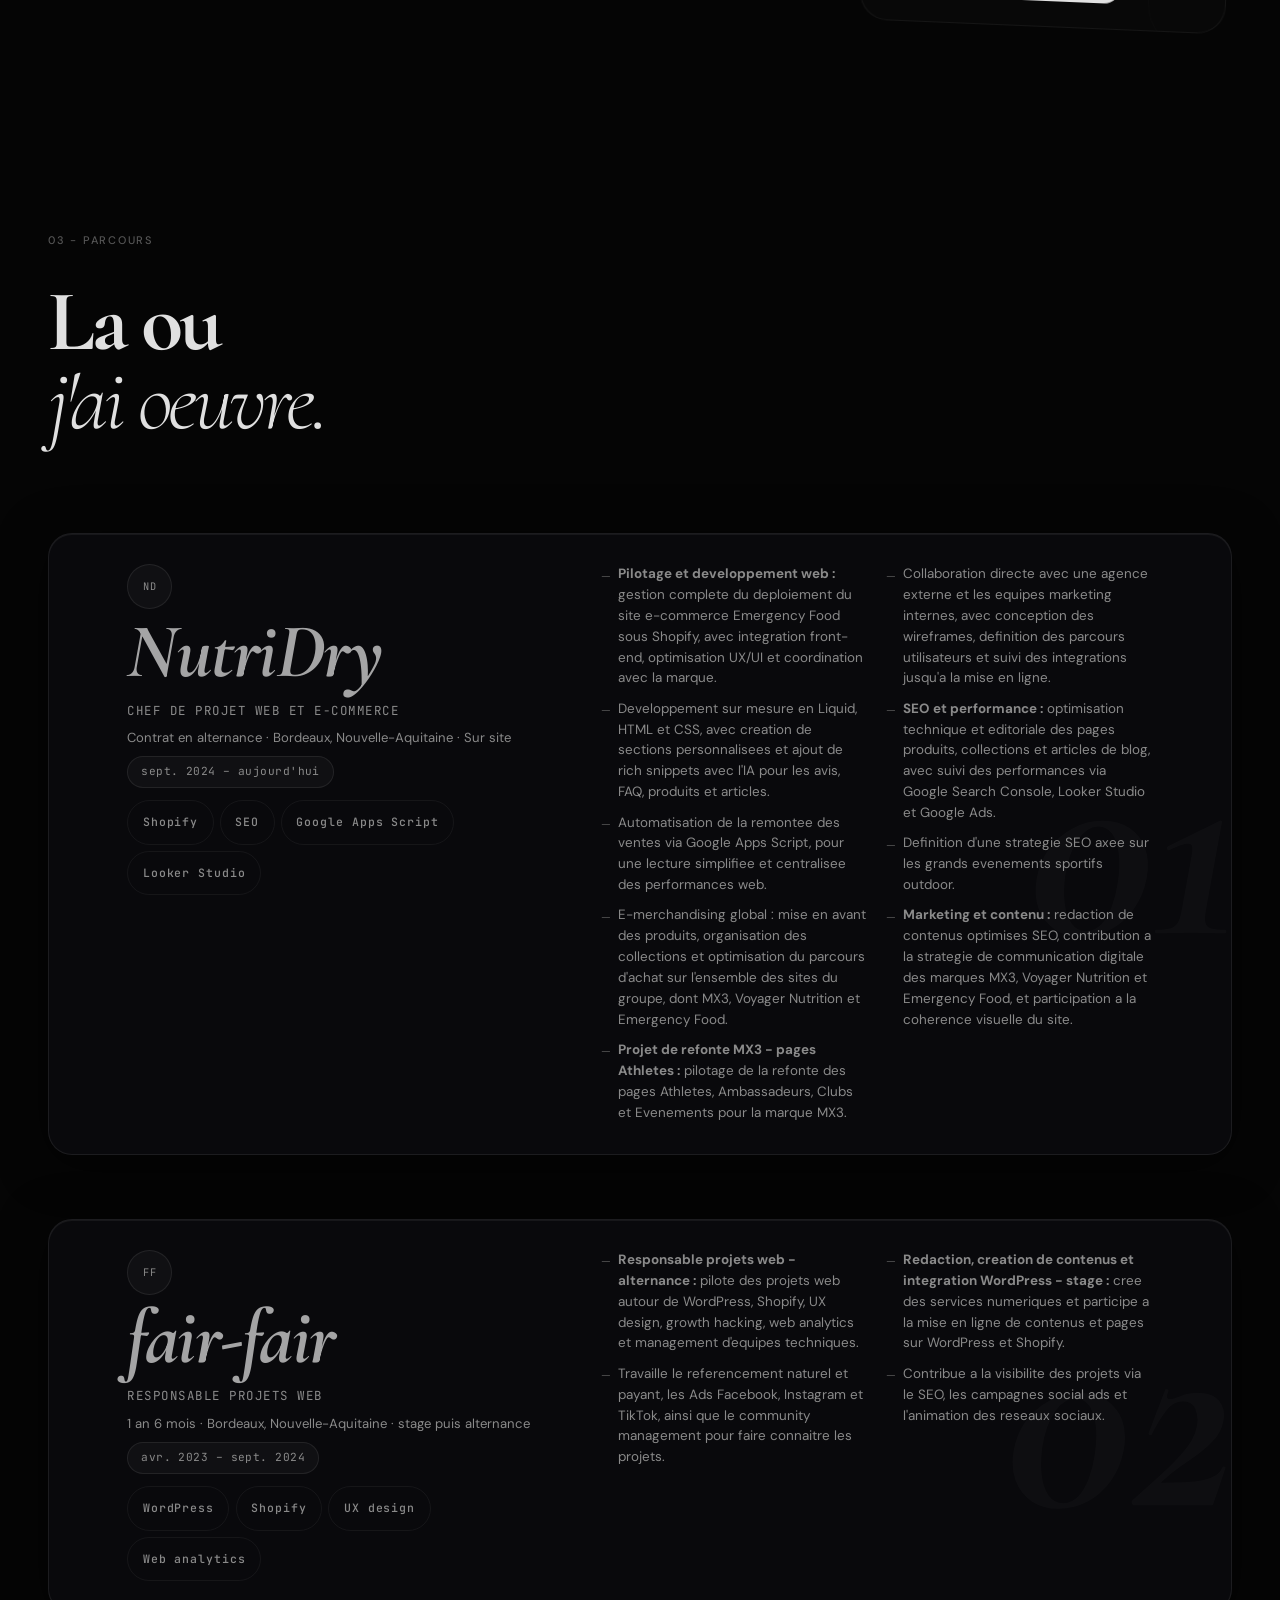
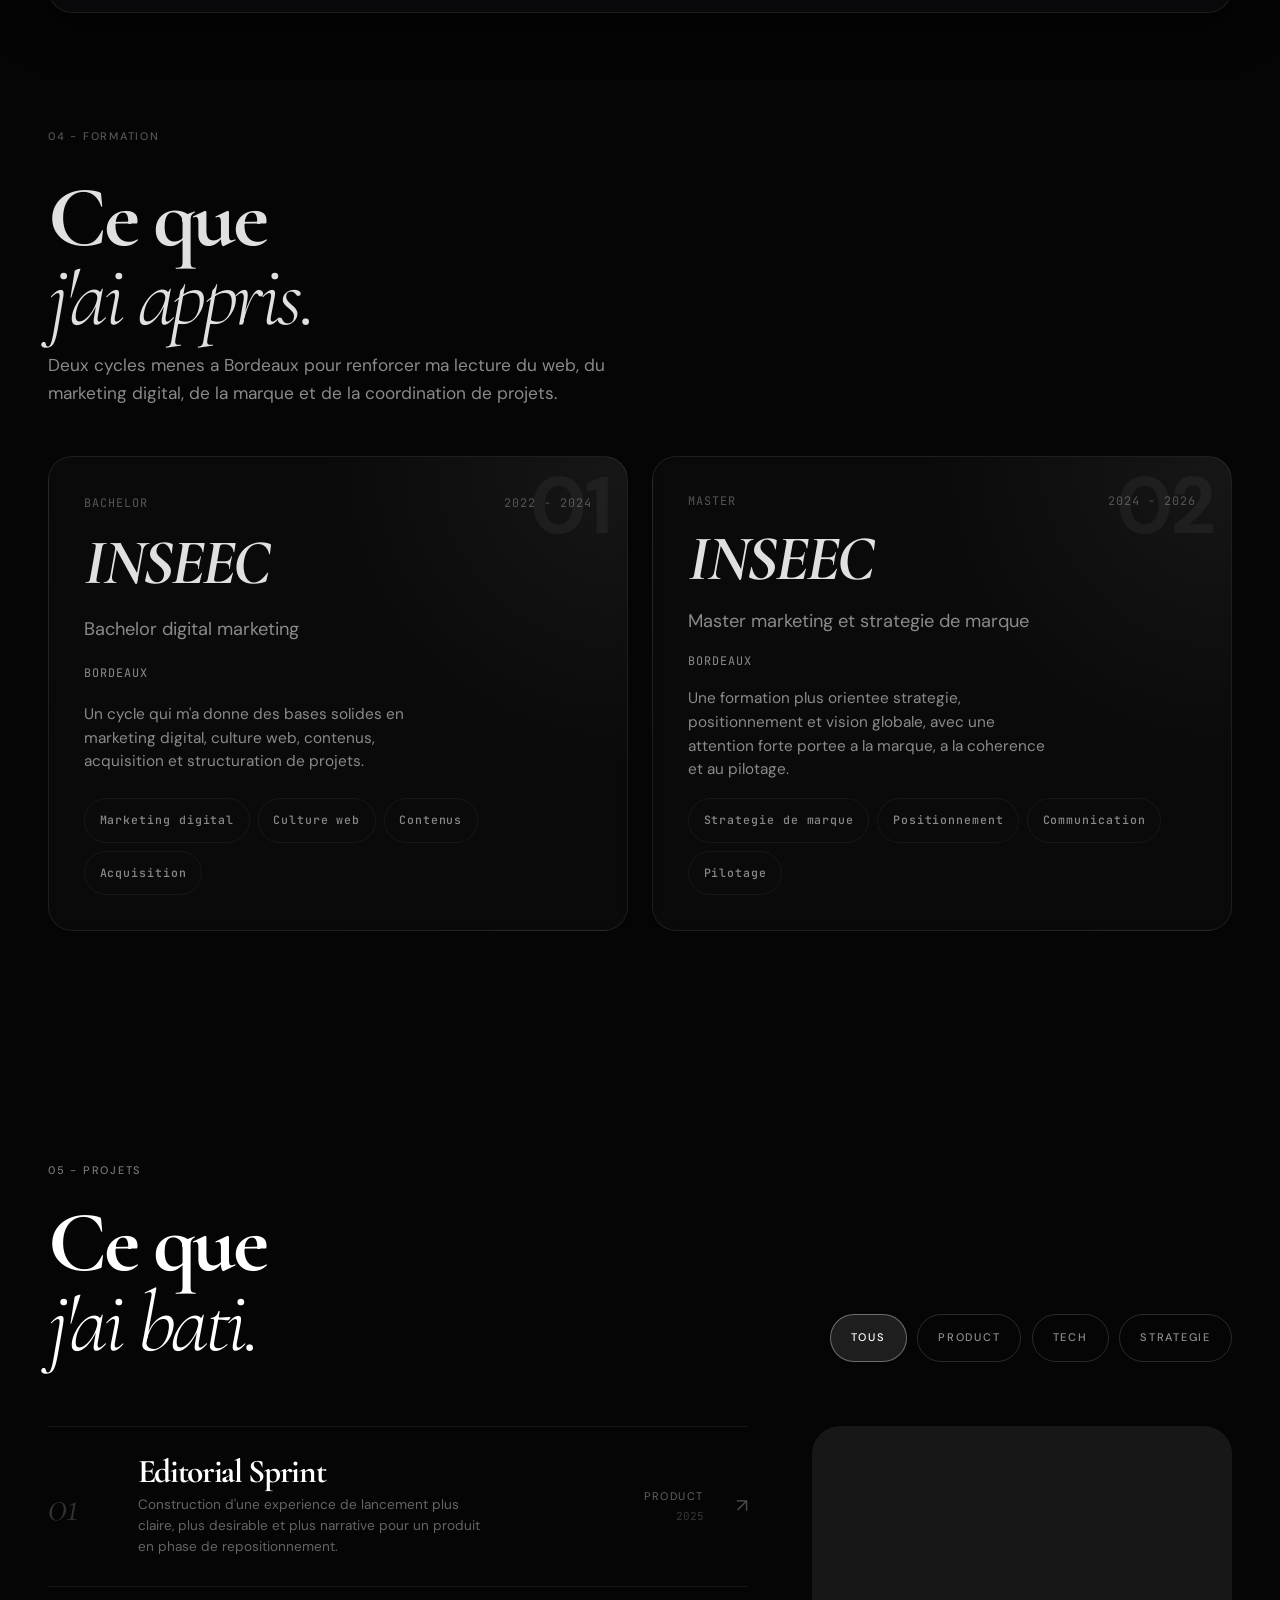
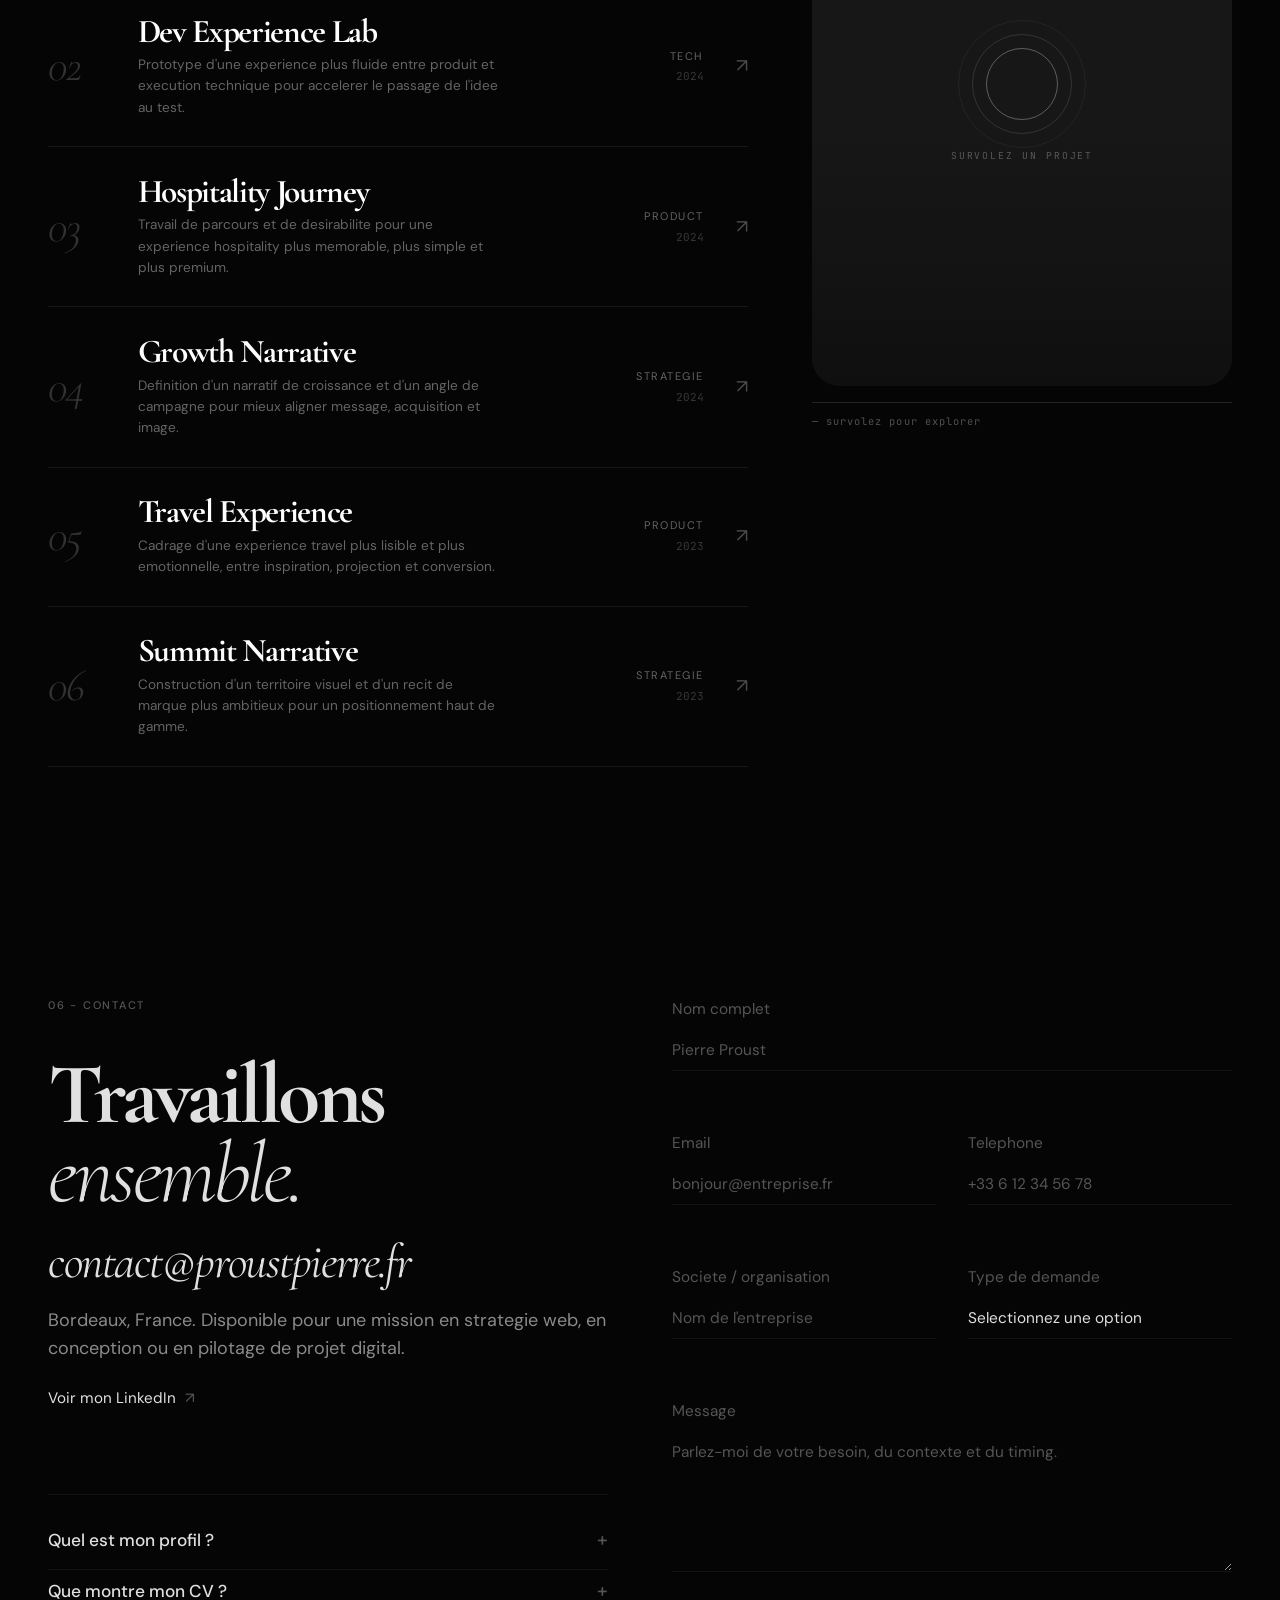
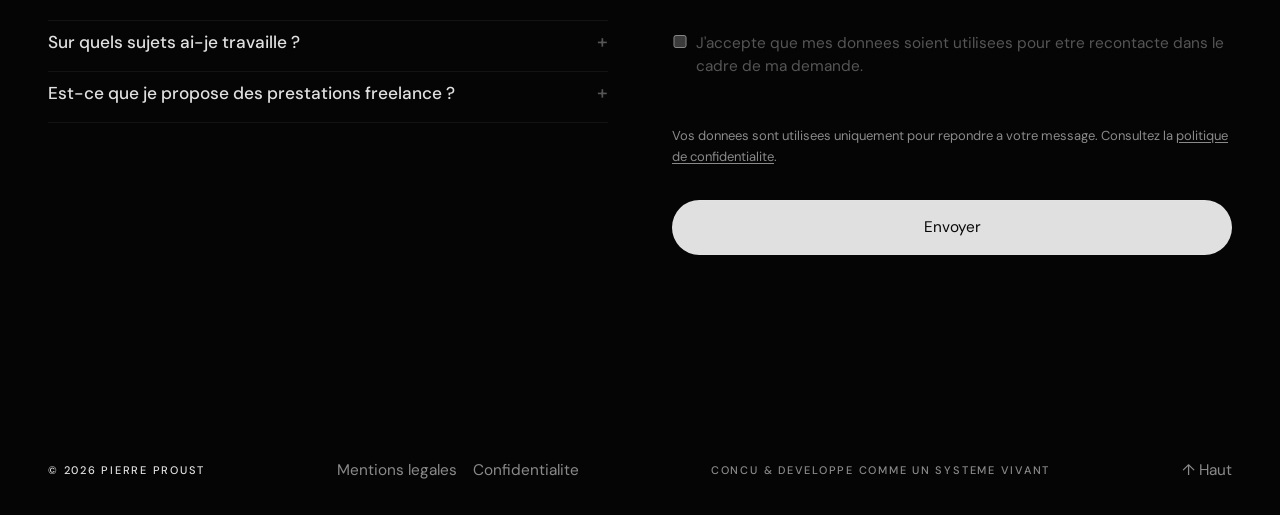
==== commit 6b9b05c0: "Add reCAPTCHA v3 to contact form" ====
--- a/index.html
+++ b/index.html
@@ -25,6 +25,11 @@
       content="Product Manager, stratege et builder base a Bordeaux."
     >
     <meta name="twitter:image" content="/assets/img/og-cover.jpg">
+
+    <script
+      src="https://www.google.com/recaptcha/api.js?render=6Lc-w7AsAAAAAEynHqDIGw5fso0tx7E_Pz8lvpzK"
+      async
+    ></script>
 
     <script type="application/ld+json">
       {
@@ -756,6 +761,7 @@
               <form
                 class="contact-form"
                 id="contact-form"
+                data-recaptcha-site-key="6Lc-w7AsAAAAAEynHqDIGw5fso0tx7E_Pz8lvpzK"
                 novalidate
                 action="https://formspree.io/f/mjgpzadv"
                 method="POST"
--- a/css/components.css
+++ b/css/components.css
@@ -839,9 +839,10 @@
   padding-bottom: clamp(1.1rem, 2.4vw, 1.75rem);
 }
 
-/* Stack wrapper — no overflow, full height for sticky to work */
+/* Stack wrapper — z-index crée un contexte d'empilement au-dessus du header */
 .parcours__stack {
   position: relative;
+  z-index: 1;
 }
 
 /* ── Card ── */
@@ -850,11 +851,12 @@
   width: min(100% - (var(--gutter) * 2), 1240px);
   margin-inline: auto;
   padding: clamp(1.35rem, 2.5vw, 1.9rem);
-  border: 1px solid rgba(255, 255, 255, 0.06);
+  border: 1px solid rgba(255, 255, 255, 0.08);
   border-radius: 1.5rem;
-  background: rgba(10, 10, 14, 0.85);
-  backdrop-filter: blur(12px);
-  -webkit-backdrop-filter: blur(12px);
+  background: rgba(10, 10, 14, 0.92);
+  backdrop-filter: blur(18px);
+  -webkit-backdrop-filter: blur(18px);
+  box-shadow: 0 8px 48px rgba(0, 0, 0, 0.6), 0 1px 0 rgba(255, 255, 255, 0.06) inset;
   overflow: hidden;
   transition: transform 0.5s var(--ease-out), opacity 0.5s ease;
 }
@@ -866,16 +868,12 @@
 }
 
 .parcours__card--2 {
-  top: calc(var(--nav-height) + 28px);
+  top: calc(var(--nav-height) + 40px);
   z-index: 3;
   margin-bottom: 0;
 }
 
-/* When card 1 is behind card 2 */
-.parcours__card.is-behind {
-  transform: scale(0.96);
-  opacity: 0.3;
-}
+/* Fallback is-behind (remplacé par la règle haute spécificité dans animations.css) */
 
 /* Ghost number */
 .parcours__ghost {
@@ -936,6 +934,7 @@
   font-weight: 700;
   line-height: 0.92;
   letter-spacing: -0.02em;
+  margin-bottom: 0.3rem;
   color: var(--c-black);
   opacity: 0.72;
   transition: opacity 0.4s ease;
--- a/css/animations.css
+++ b/css/animations.css
@@ -24,13 +24,22 @@
     rotate(var(--expertise-rotate, 0deg));
 }
 
-/* Parcours card reveal — opacity only so sticky isn't broken */
+/* Parcours card reveal — no transform so sticky position stays correct */
 .parcours__card.reveal {
   opacity: 0;
+  transform: none; /* neutralise le translateY(32px) de .reveal qui casse le sticky */
   transition: opacity var(--duration-slow) var(--ease-out);
 }
 .parcours__card.reveal.is-visible {
   opacity: 1;
+  transform: none;
+  /* restore la transition complète une fois révélé, pour que is-behind anime */
+  transition: transform 0.5s var(--ease-out), opacity 0.5s ease;
+}
+/* Spécificité 0-4-0 — bat .reveal.is-visible (0-2-0) et le transition ne s'applique plus */
+.parcours__card.reveal.is-visible.is-behind {
+  transform: scale(0.95) translateY(10px);
+  opacity: 0.18;
 }
 
 .expertise__card:nth-child(1) {
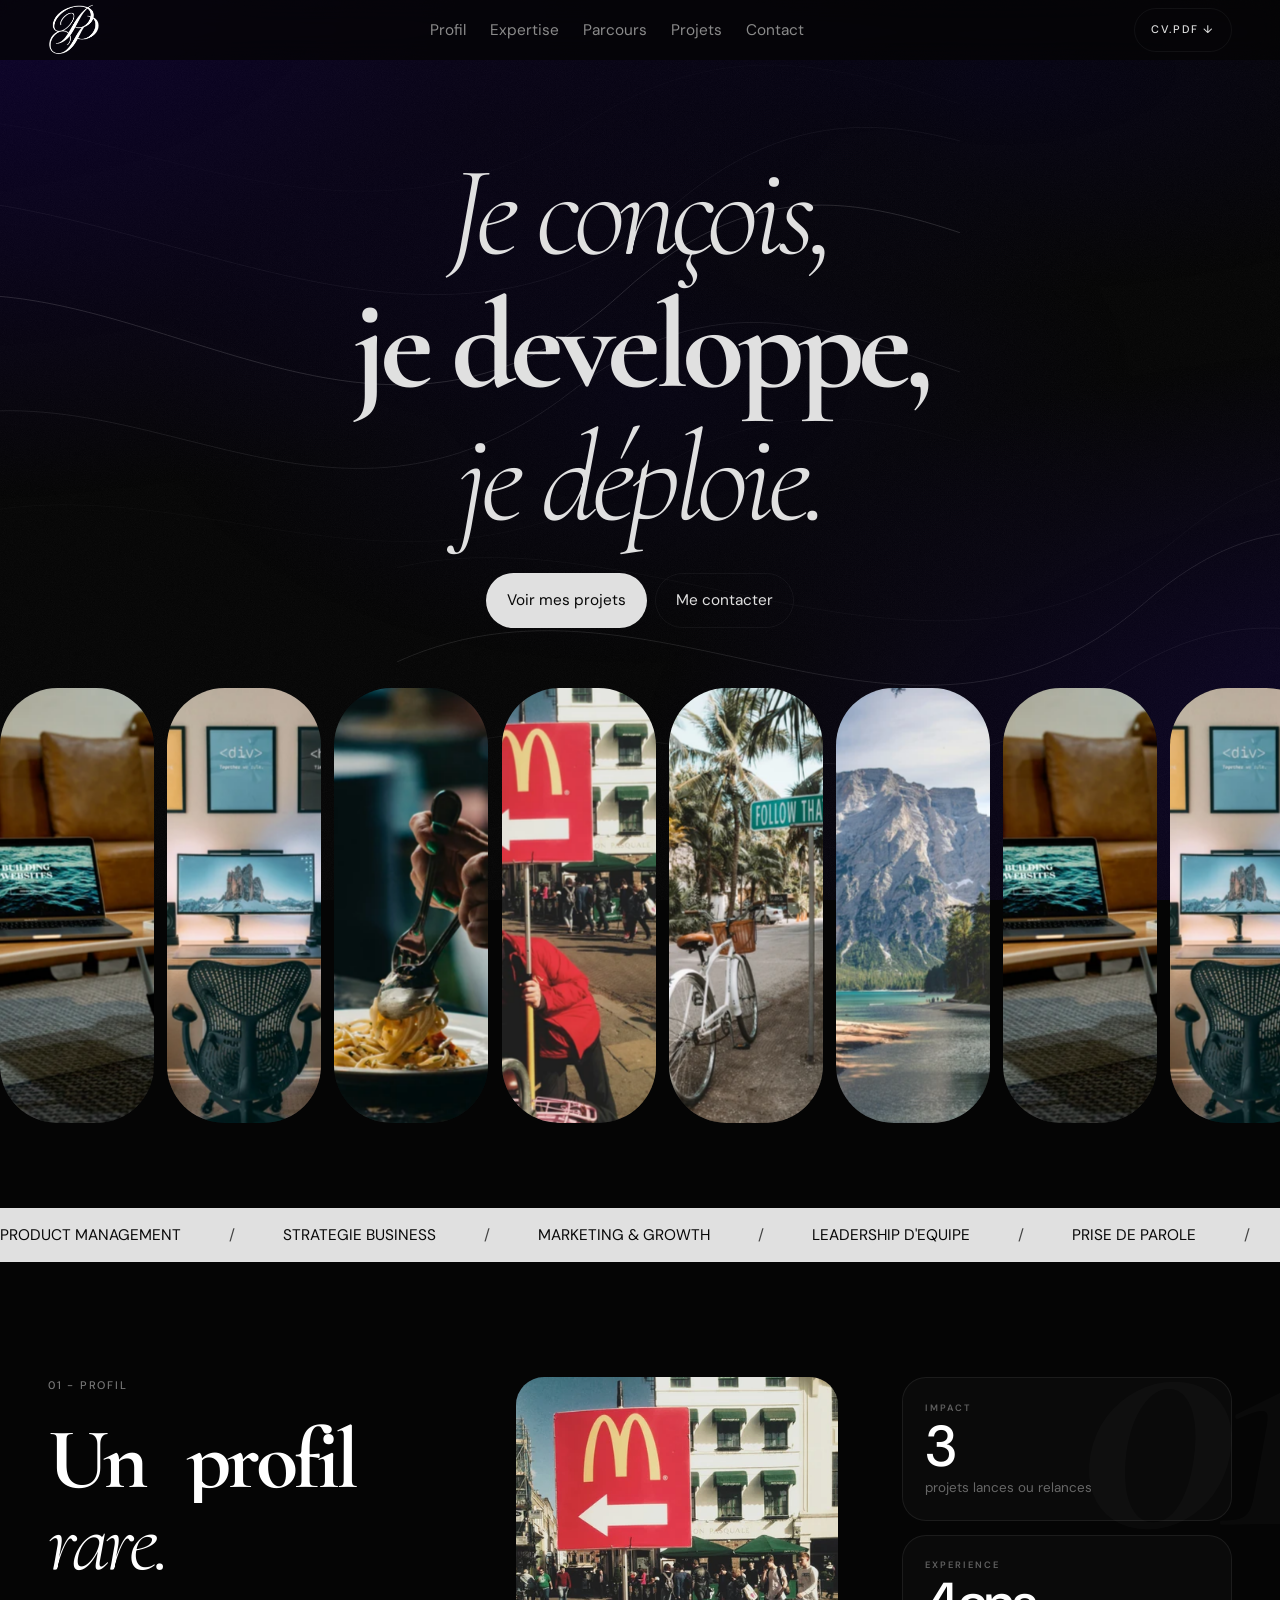
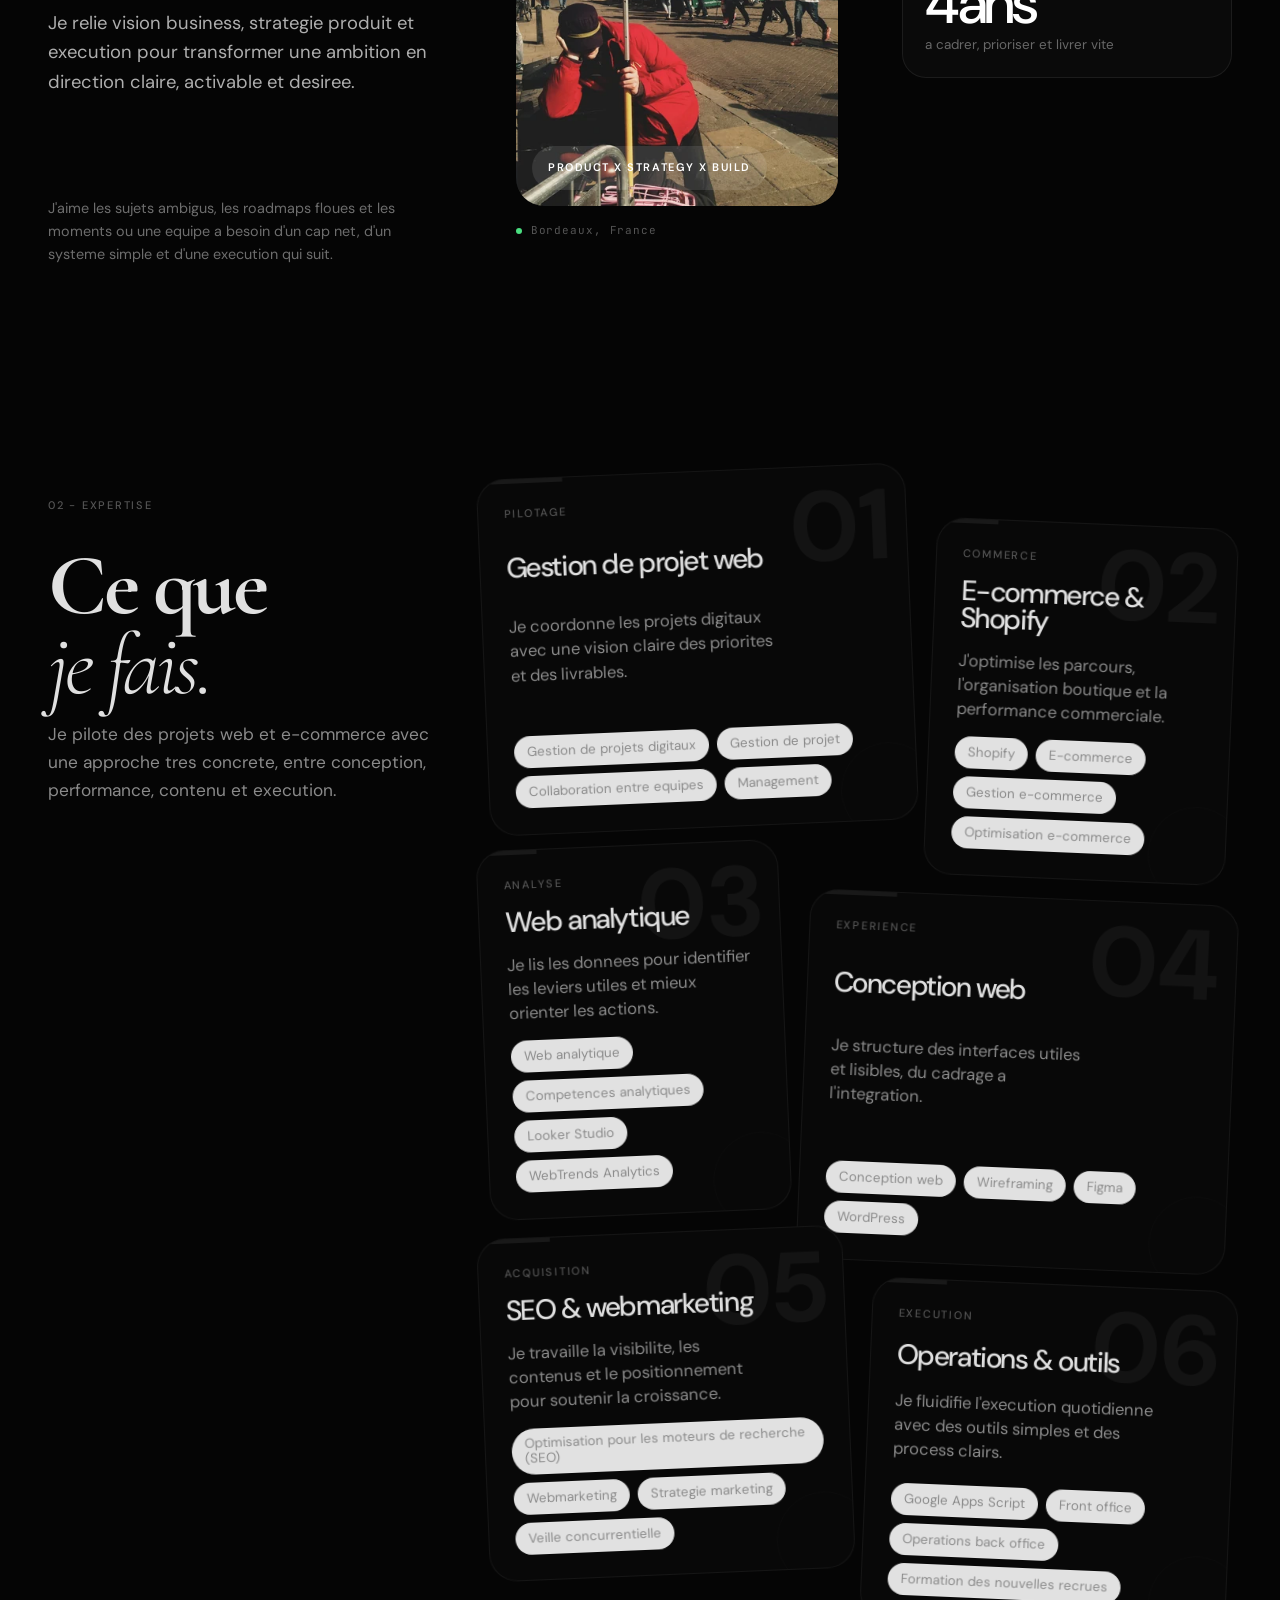
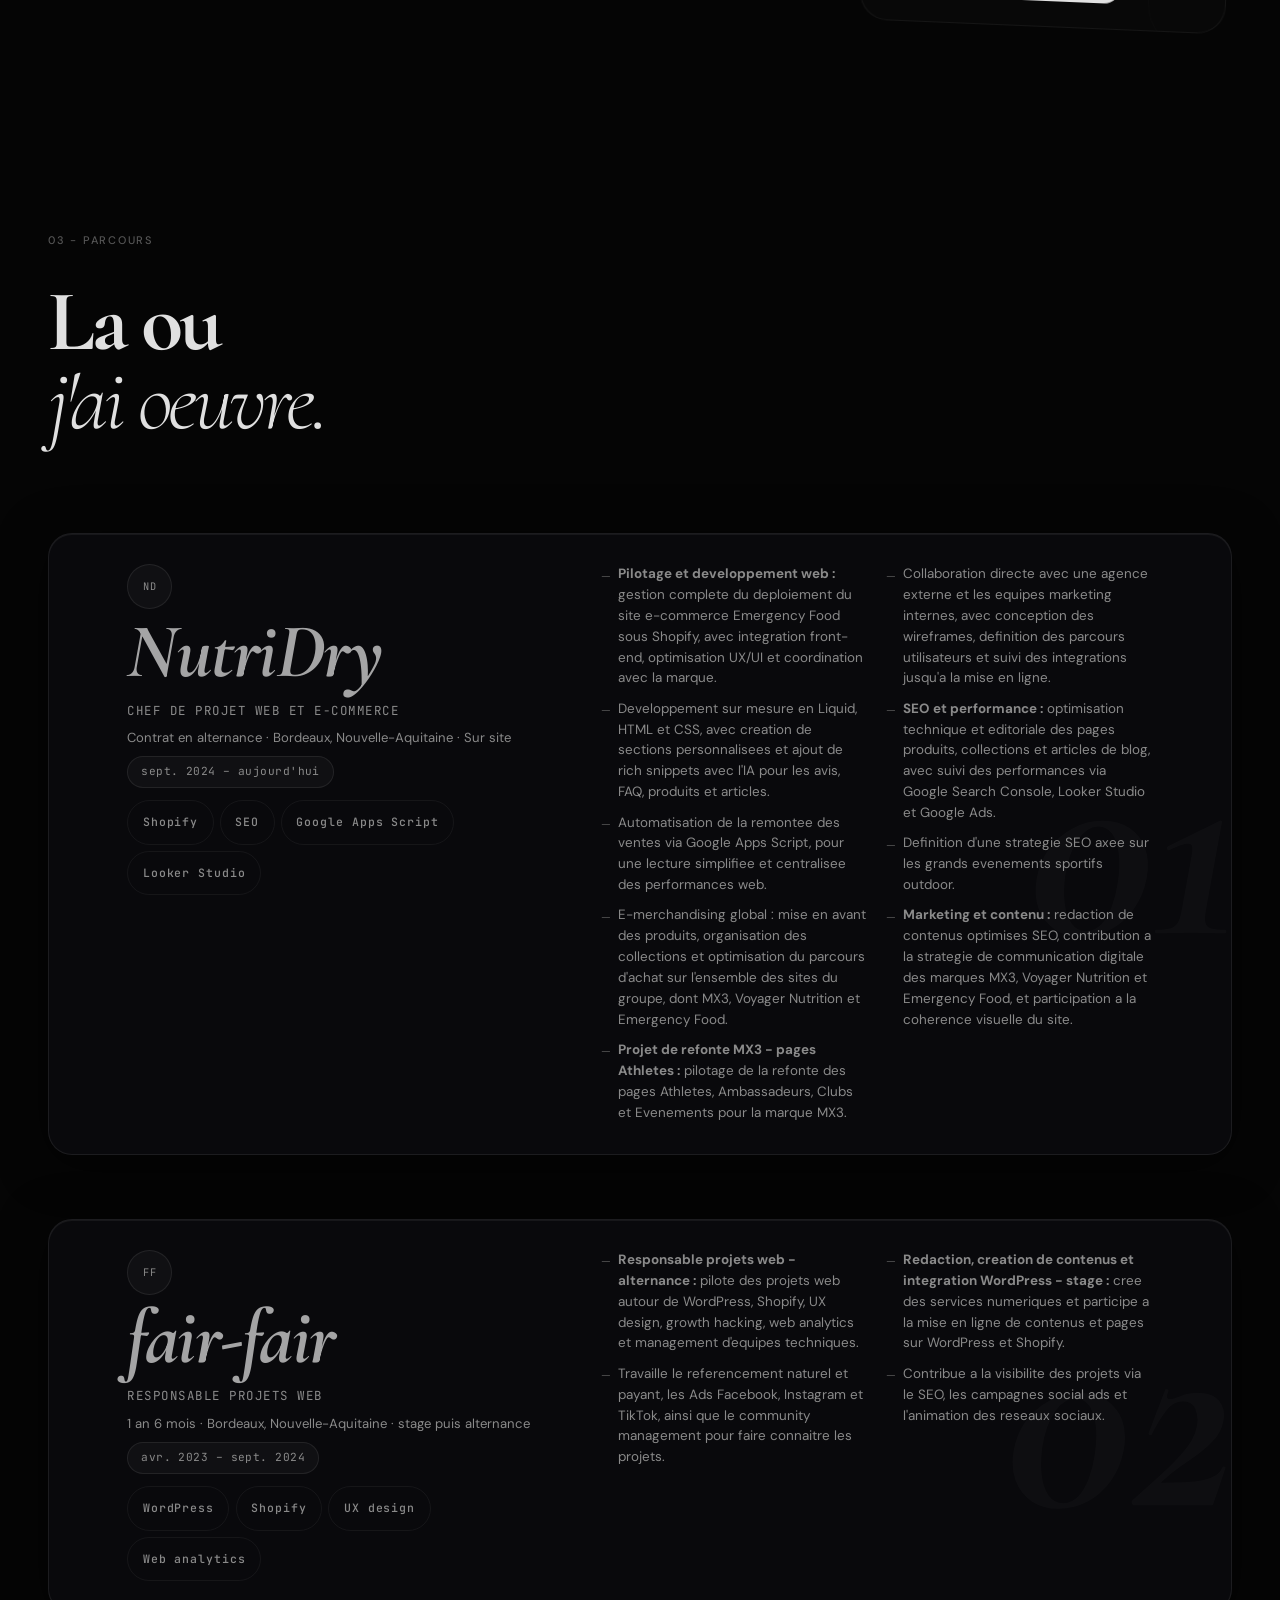
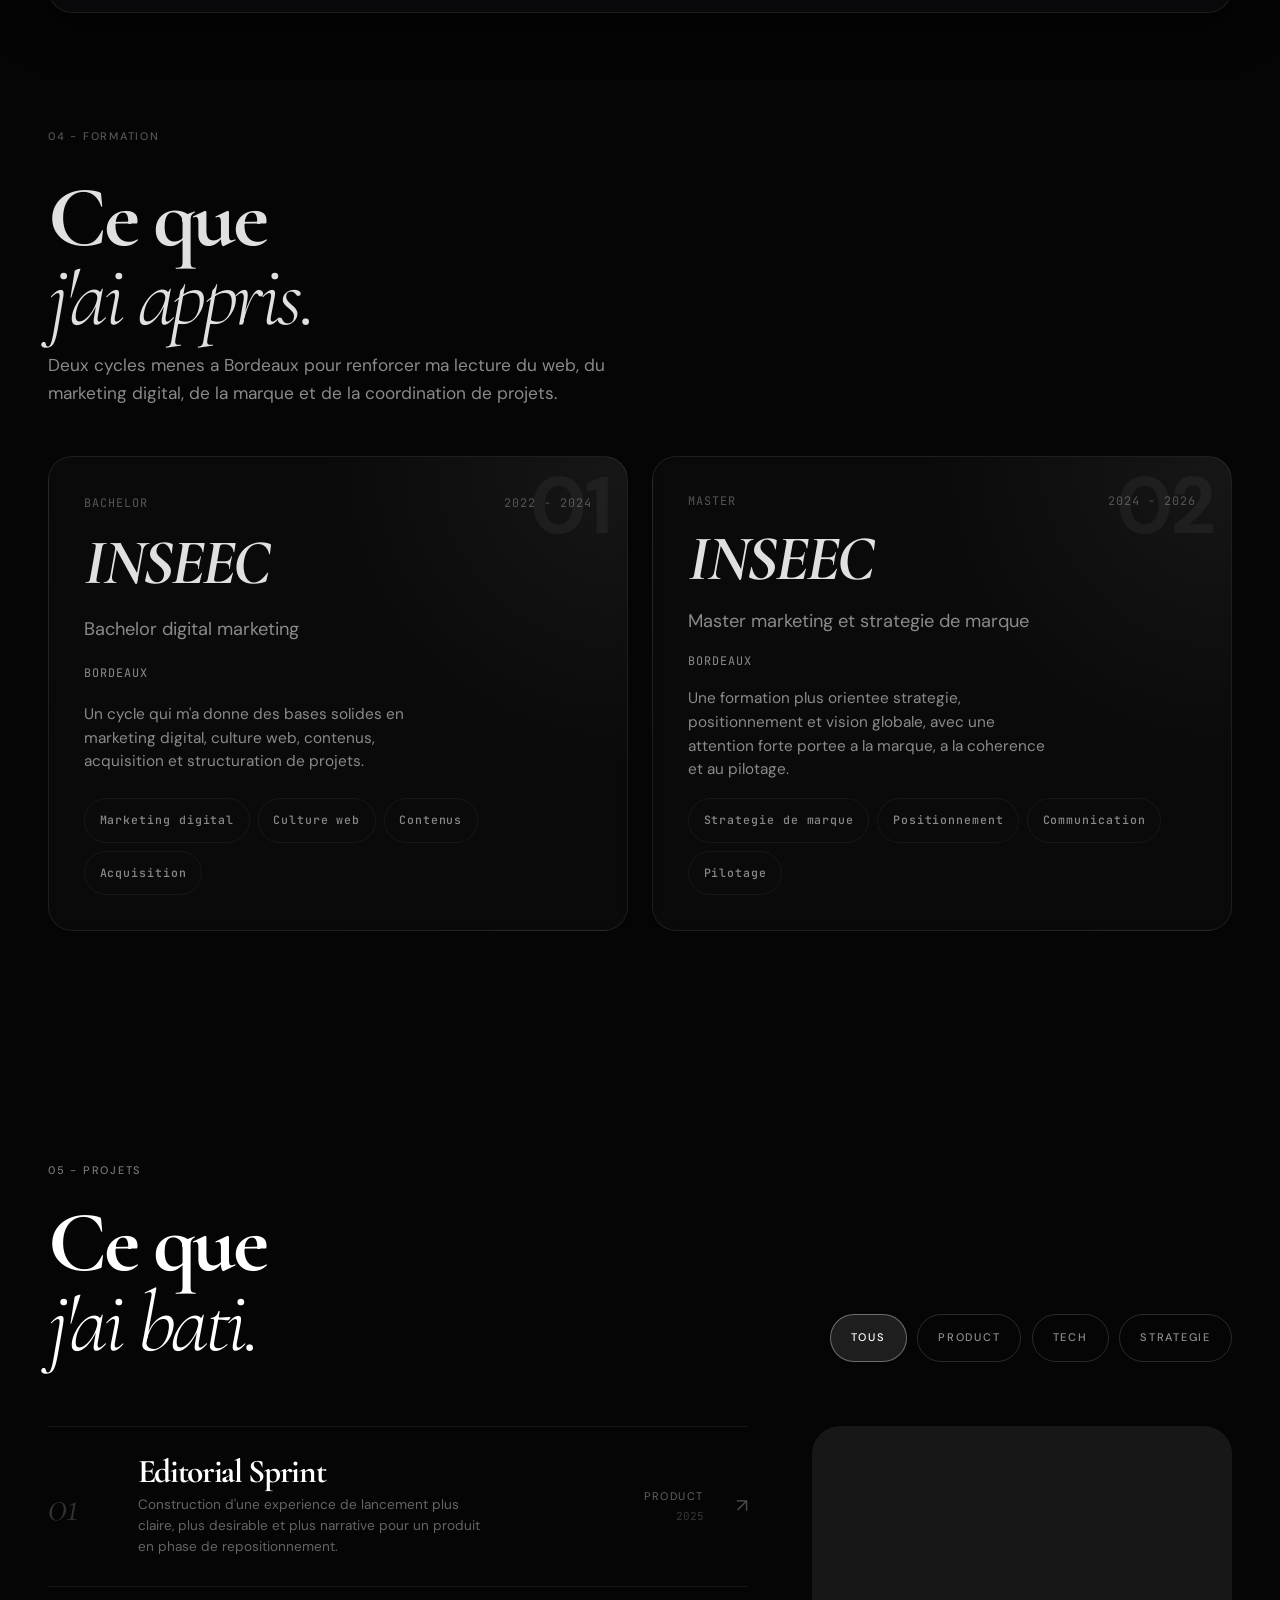
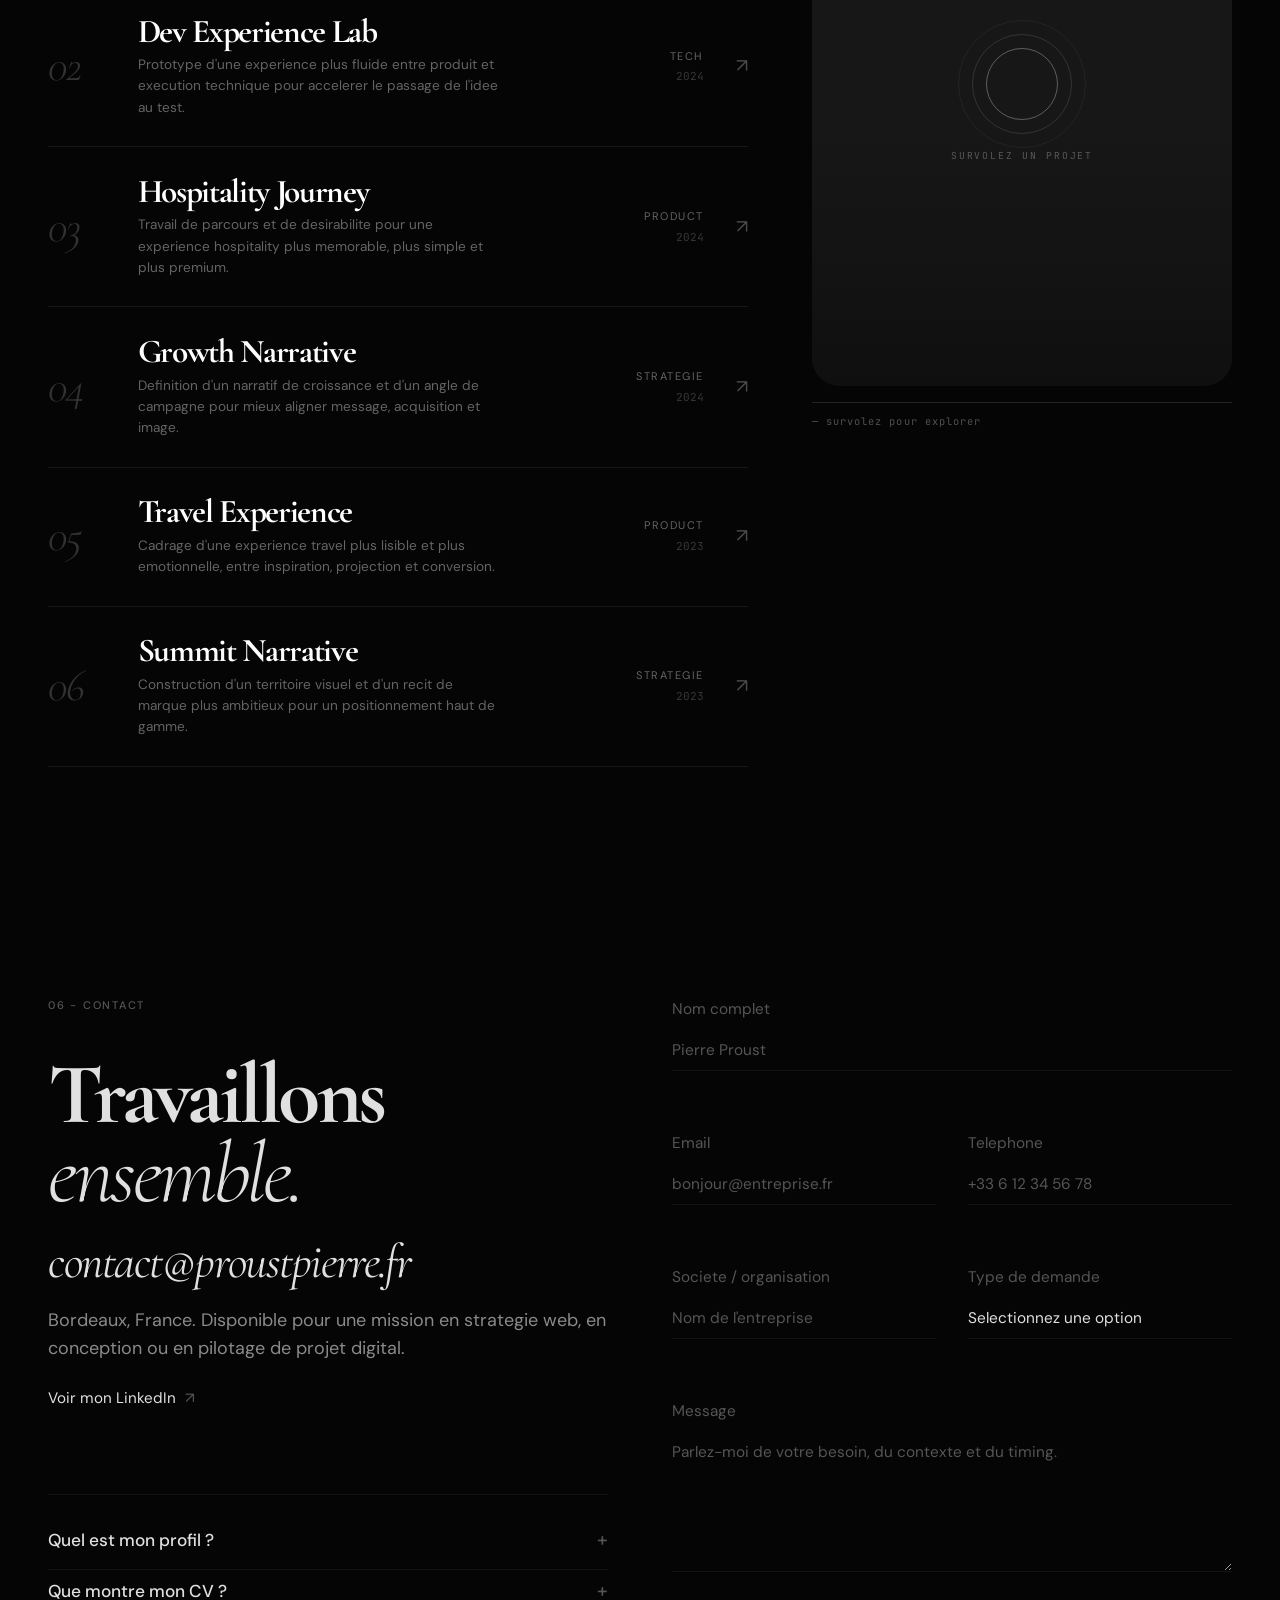
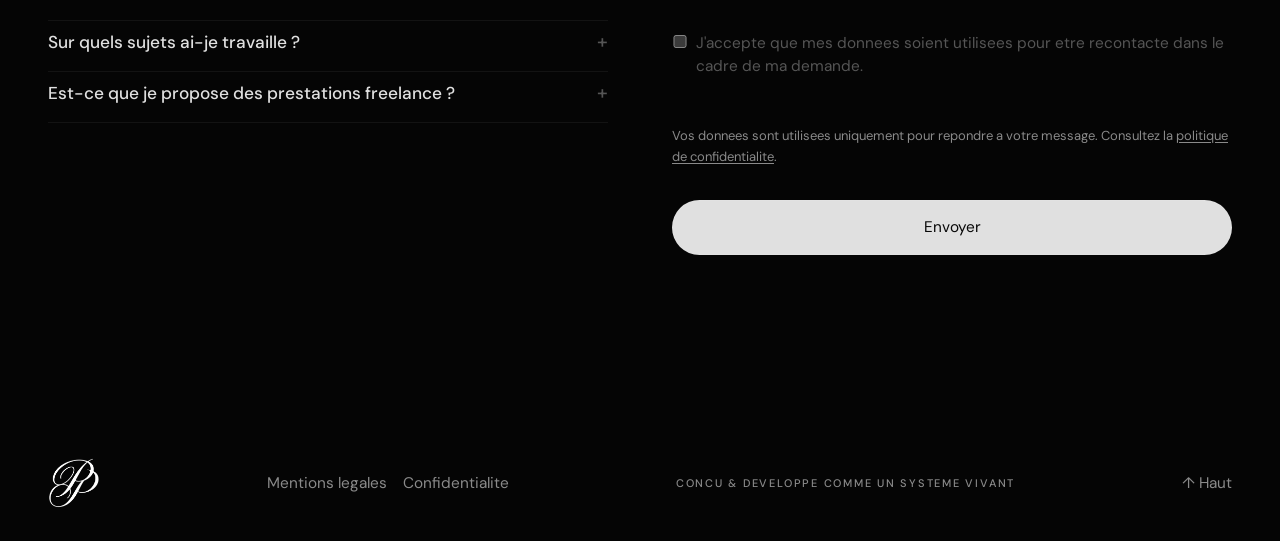
==== commit 43c0de05: "Update branding assets and site logos" ====
--- a/index.html
+++ b/index.html
@@ -70,7 +70,7 @@
     <link rel="stylesheet" href="/css/background.css">
 
     <link rel="canonical" href="https://pierre-lemaire.fr">
-    <link rel="icon" type="image/svg+xml" href="/favicon.svg">
+    <link rel="icon" type="image/png" href="/assets/favicon-proust-pierre.png">
   </head>
   <body>
     <!-- Premium background system -->
@@ -92,7 +92,7 @@
 
     <header class="nav" id="nav" role="banner">
       <a href="#hero" class="nav__logo" aria-label="Accueil">
-        PL<sup>&reg;</sup>
+        <img src="/assets/logo-proust-pierre.png" alt="Logo Pierre Proust">
       </a>
 
       <nav class="nav__desktop" aria-label="Navigation principale">
@@ -911,7 +911,9 @@
 
     <footer class="footer" role="contentinfo">
       <div class="container footer__inner">
-        <p class="footer__copy">&copy; 2026 Pierre Proust</p>
+        <a href="#hero" class="footer__brand" aria-label="Retour a l'accueil">
+          <img src="/assets/logo-proust-pierre.png" alt="Logo Pierre Proust">
+        </a>
         <nav class="footer__nav" aria-label="Pages legales">
           <a href="/mentions-legales.html">Mentions legales</a>
           <a href="/confidentialite.html">Confidentialite</a>
--- a/css/components.css
+++ b/css/components.css
@@ -28,18 +28,16 @@
 }
 
 .nav__logo {
-  font-family: var(--font-display);
-  font-size: 1.4rem;
-  font-style: italic;
-  font-weight: 700;
-  letter-spacing: -0.04em;
-}
-
-.nav__logo sup {
-  font-family: var(--font-body);
-  font-size: 0.45em;
-  font-style: normal;
-  letter-spacing: 0.08em;
+  display: inline-flex;
+  align-items: center;
+  max-width: 52px;
+}
+
+.nav__logo img,
+.footer__brand img {
+  display: block;
+  width: 100%;
+  height: auto;
 }
 
 .nav__actions {
@@ -1823,6 +1821,12 @@
 }
 
 /* Footer */
+.footer__brand {
+  display: inline-flex;
+  align-items: center;
+  width: 52px;
+}
+
 .footer__credit,
 .footer__top {
   color: var(--c-gray-600);
